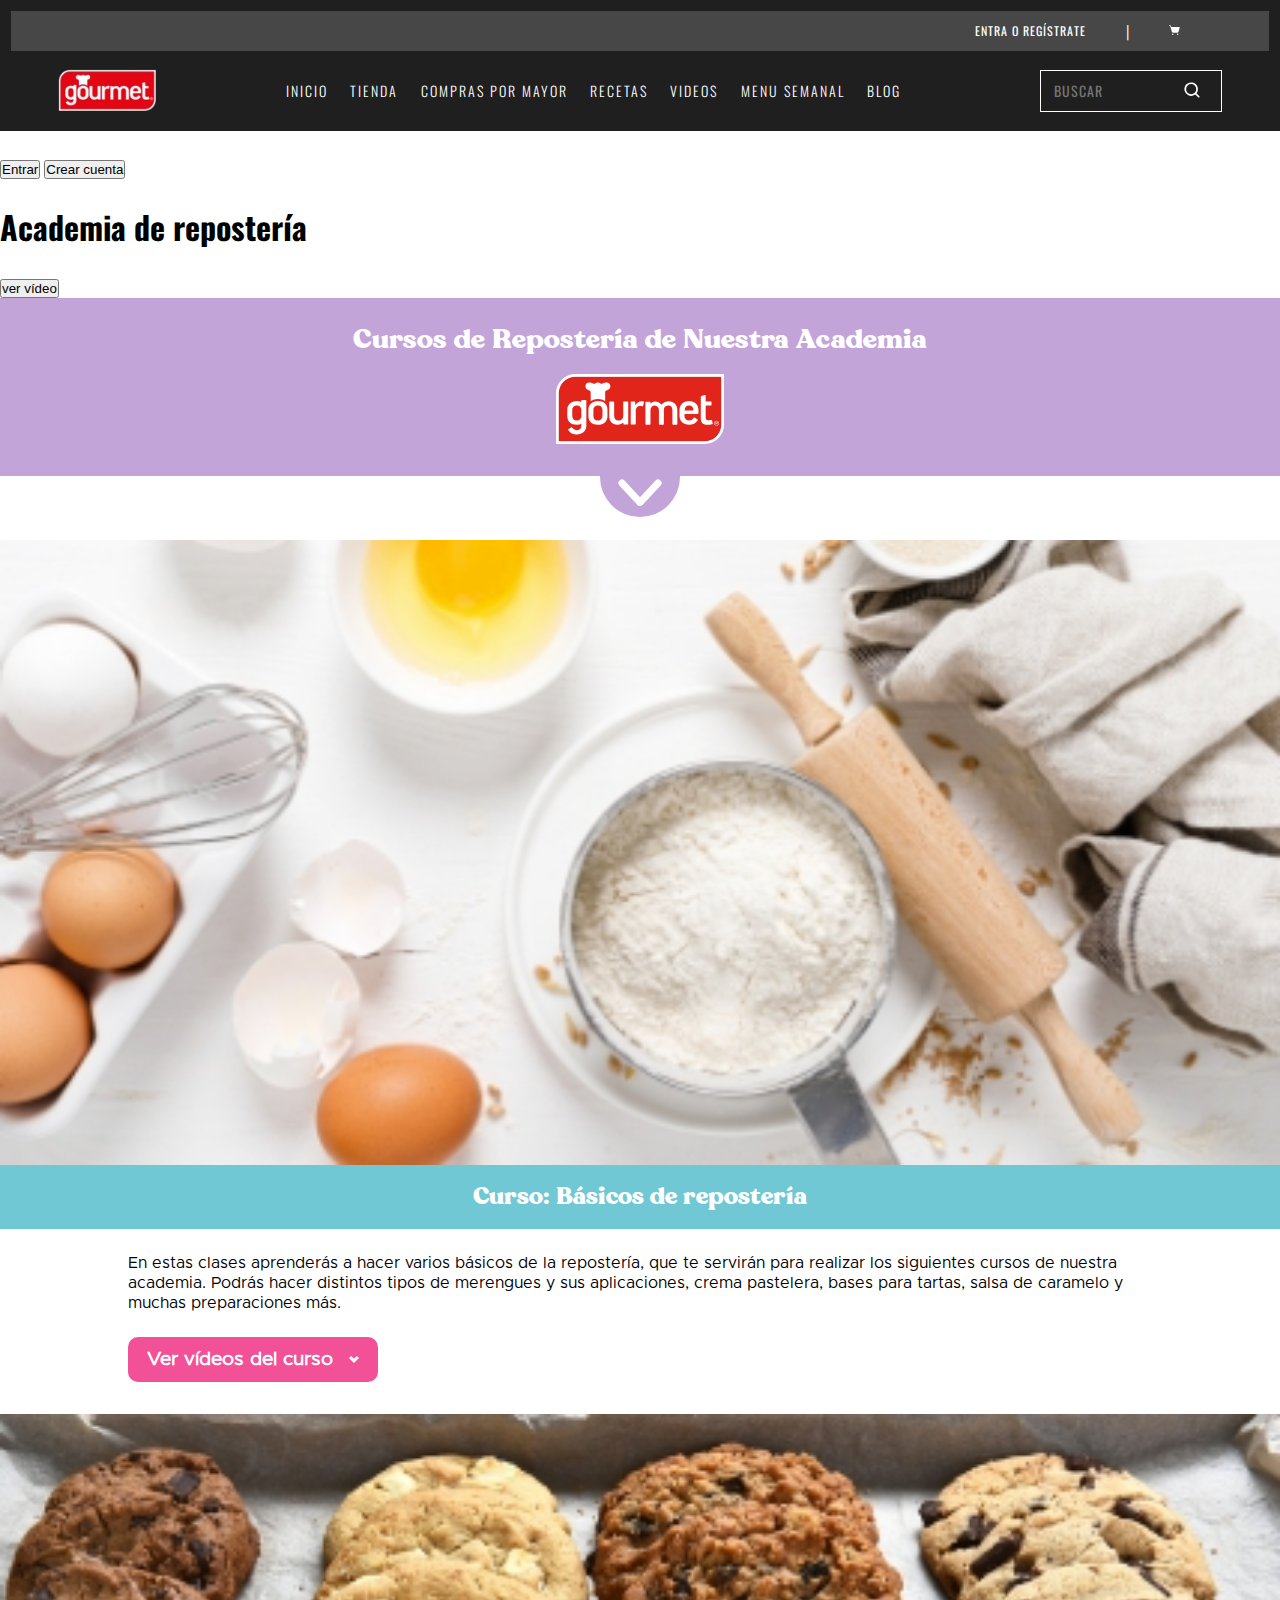
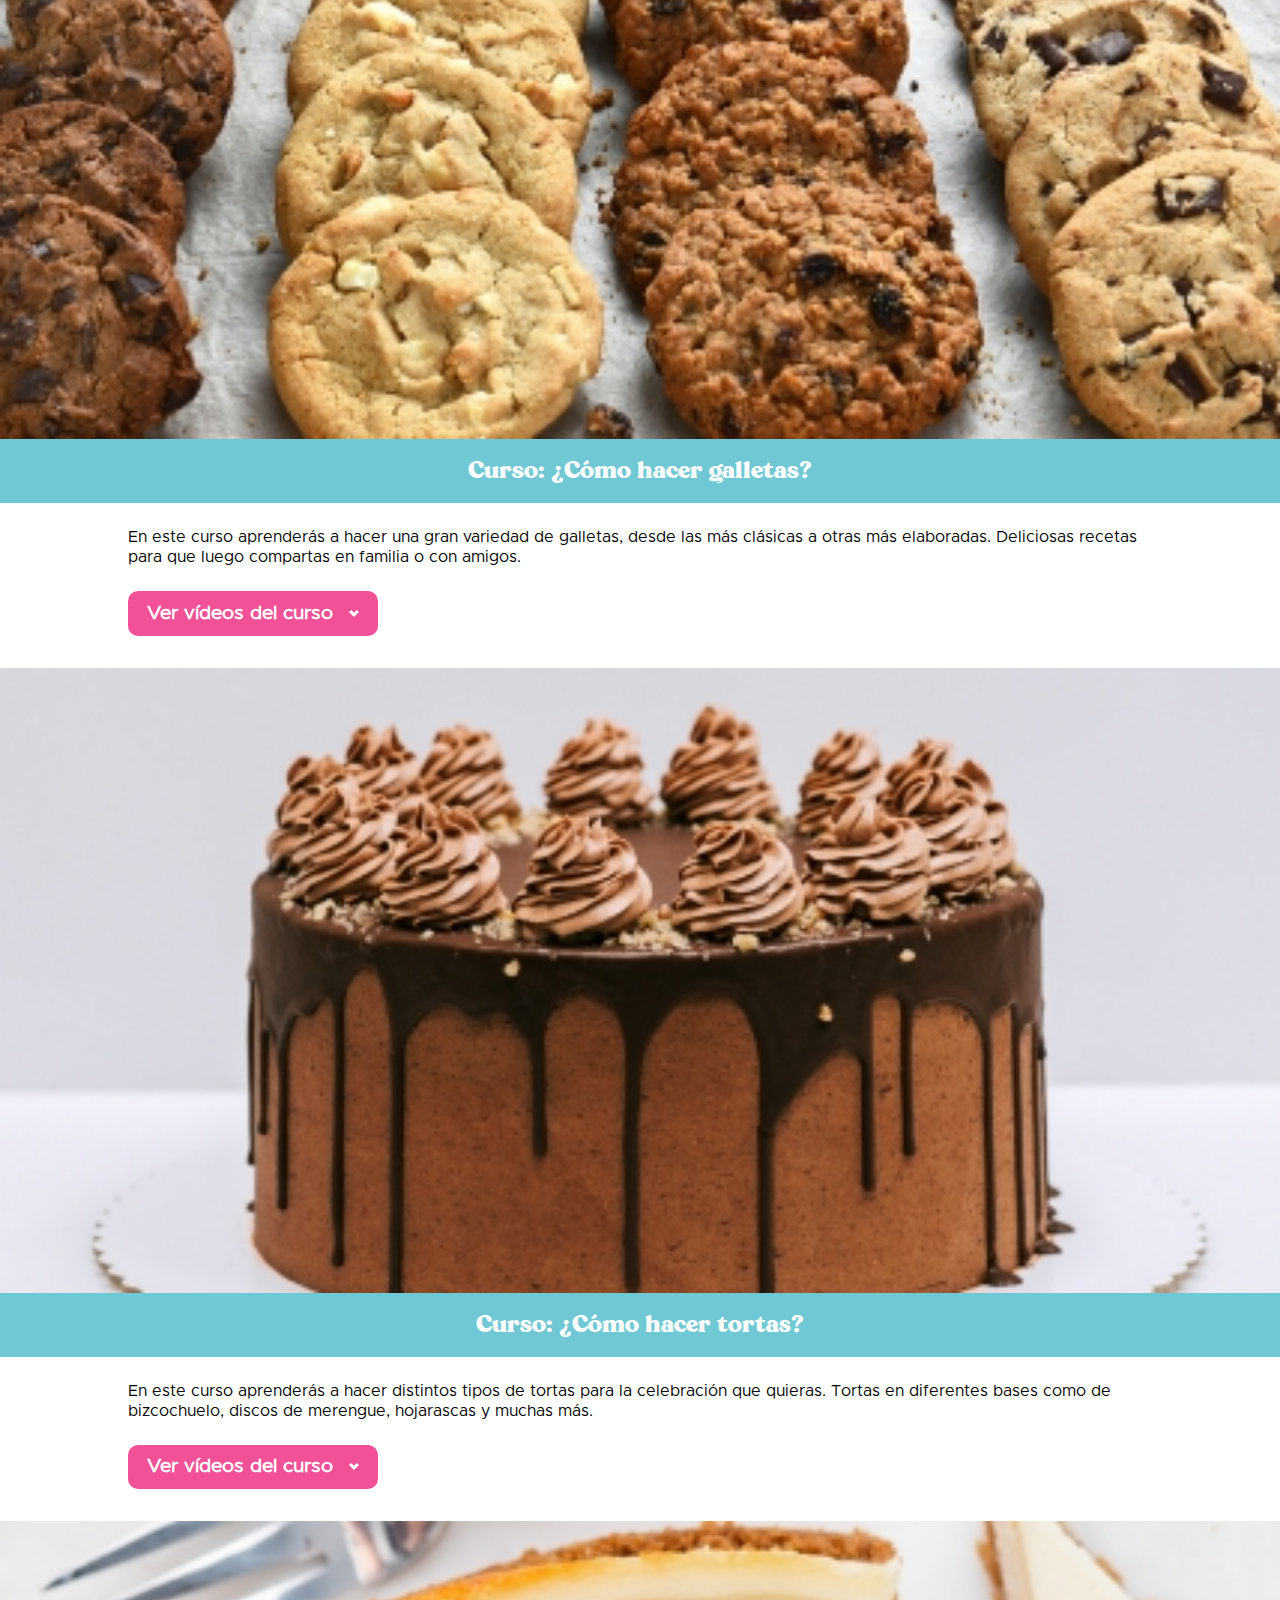
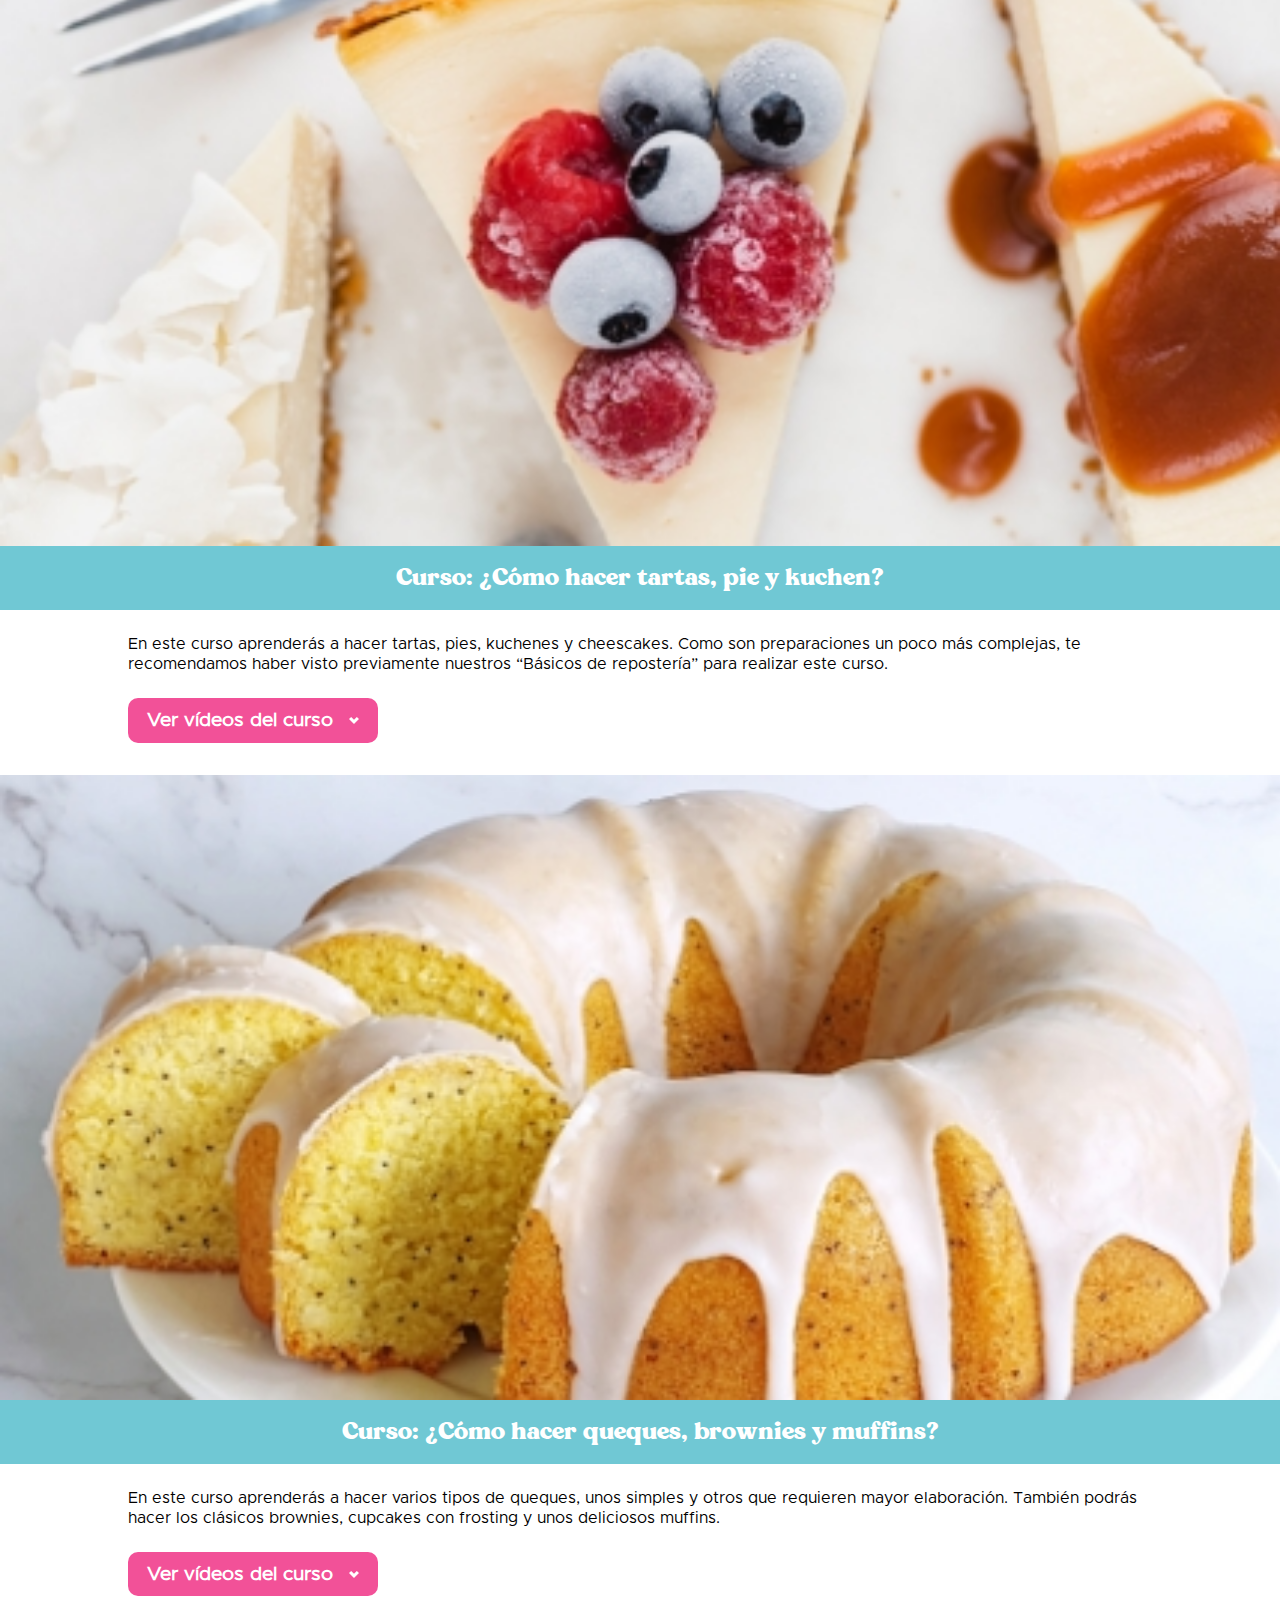
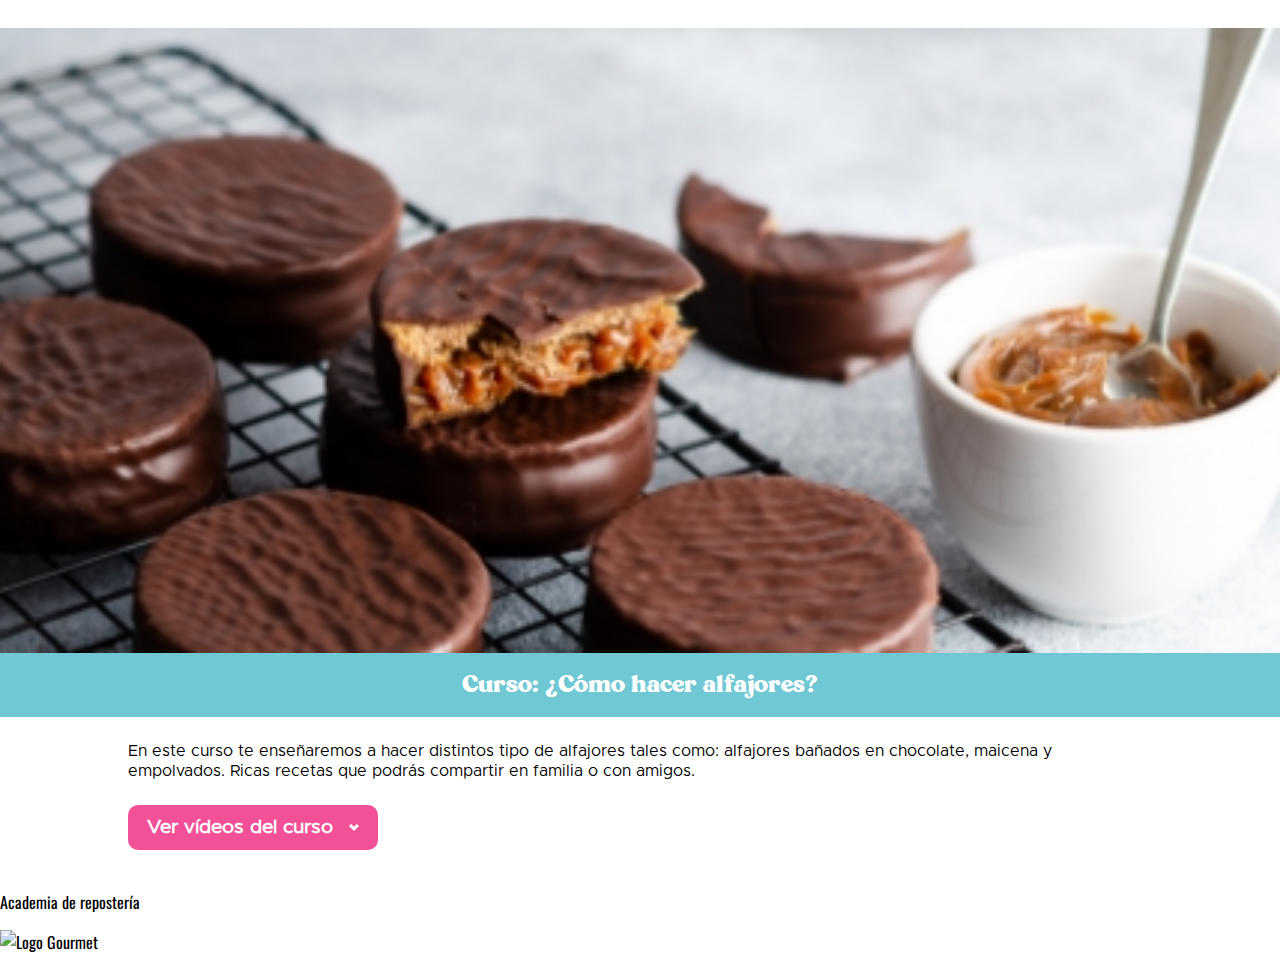
==== index.html @ 821bc480 "add fonts, add cards course, add new banners [mobile]" ====
<!DOCTYPE html>
<html lang="es">

<head>
  <meta charset="UTF-8">
  <meta http-equiv="X-UA-Compatible" content="IE=edge">
  <meta name="viewport" content="width=device-width, initial-scale=1.0">
  <link rel="stylesheet" href="./style.css">
  <script defer src="./main.js"></script>
  <title>Academia Repostería | Gourmet</title>
</head>

<body>
  <header class="header">
    <div class="top">
      <div class="top-desk">
        <div class="wrap-top-desk">
          <button>Entra o regístrate</button>
          <span>|</span>
          <button>
            <svg id="Flat" xmlns="http://www.w3.org/2000/svg" viewBox="0 0 256 256" height="48" width="48">
              <path
                d="M200,216a16,16,0,1,1-16-16A16.00016,16.00016,0,0,1,200,216ZM80,200a16,16,0,1,0,16,16A16.00016,16.00016,0,0,0,80,200ZM228.10059,67.18262A7.99866,7.99866,0,0,0,221.71387,64H48.32031L40.207,35.604A16.06984,16.06984,0,0,0,24.82227,24H8A8,8,0,0,0,8,40H24.82227l9.73046,34.05469c.02637.09863.05372.19677.084.29443l26.35547,92.24365A24.10087,24.10087,0,0,0,84.06836,184h95.86328a24.101,24.101,0,0,0,23.07617-17.40674l26.39844-92.39551A8.00023,8.00023,0,0,0,228.10059,67.18262Z"
                fill="#ffffff"></path>
            </svg>
          </button>
        </div>
      </div>
      <div class="top-principal">
        <div class="left">
          <button type="button" title="menu" class="menu" id="menu">
            <svg xmlns="http://www.w3.org/2000/svg" viewBox="0 0 24 24" height="48" width="48">
              <g>
                <path fill="none" d="M0 0h24v24H0z"></path>
                <path d="M3 4h18v2H3V4zm0 7h18v2H3v-2zm0 7h18v2H3v-2z" fill="#ffffff"></path>
              </g>
            </svg>
          </button>
          <a href="http://" target="_blank" rel="noopener noreferrer">
            <img class="logo" src="./assets/img/logo-header.webp" alt="Logo Gourmet">
          </a>
          <nav class="navbar-mb" id="navbarMb">
            <div class="nav-header">
              <img class="logo" src="./assets/img/logo-header.webp" alt="Logo Gourmet">
              <button type="button" title="close-menu" id="closeMenu">
                <svg width="48" height="48" viewBox="0 0 48 48" fill="none" xmlns="http://www.w3.org/2000/svg">
                  <rect width="48" height="48" fill="white" fill-opacity="0.01"></rect>
                  <path d="M8 8L40 40" stroke="#ffffff" stroke-width="4" stroke-linecap="round" stroke-linejoin="round">
                  </path>
                  <path d="M8 40L40 8" stroke="#ffffff" stroke-width="4" stroke-linecap="round" stroke-linejoin="round">
                  </path>
                </svg>
              </button>
            </div>
            <div class="search-group">
              <input type="text" name="" id="" autocomplete="off" placeholder="Buscar" value>
              <button type="button">
                <svg id="Flat" xmlns="http://www.w3.org/2000/svg" viewBox="0 0 256.00098 256.00098" height="48"
                  width="48">
                  <path
                    d="M232.47656,215.51563l-40.67773-40.67774a96.10791,96.10791,0,1,0-16.97168,16.96973l40.67871,40.67871a12.0001,12.0001,0,1,0,16.9707-16.9707ZM43.99707,116a72,72,0,1,1,72,72A72.08124,72.08124,0,0,1,43.99707,116Z"
                    fill="#ffffff"></path>
                </svg>
              </button>
            </div>
            <ul class="nav-mb">
              <li>
                <a href="https://b2b.gourmet.cl/" target="_blank" rel="noopener noreferrer">Compras por mayor</a>
              </li>
              <li>
                <a href="https://www.gourmet.cl/recetas/">Recetas</a>
              </li>
              <li>
                <a href="https://www.gourmet.cl/videos_tutoriales/">Videos</a>
              </li>
              <li>
                <a href="https://www.gourmet.cl/menu-semanal/">Menú semanal</a>
              </li>
              <li>
                <a href="https://www.gourmet.cl/blog/">Blog</a>
              </li>
              <li id="shop">
                <button id="btnshop" class="collapse">
                  <p>Tienda</p>
                  <span class="more">+</span>
                </button>
                <ul class="nav-shop">
                  <li>
                    <button class="collapse">
                      <p>
                        Hierbas y especias
                      </p>
                      <span class="more">+</span>
                    </button>
                    <ul class="nav-dropdown">
                      <li>
                        <a href="https://b2c.gourmet.cl/hierbas-y-especias/condimentos-premium">
                          Condimentos premium
                        </a>
                      </li>
                      <li>
                        <a href="https://b2c.gourmet.cl/hierbas-y-especias/hierbas-para-cocinar">
                          Hierbas para cocinar
                        </a>
                      </li>
                      <li>
                        <a href="https://b2c.gourmet.cl/hierbas-y-especias/especias-para-cocinar">
                          Especias para cocinar
                        </a>
                      </li>
                      <li>
                        <a href="https://b2c.gourmet.cl/hierbas-y-especias/ajos-y-cebollas">
                          Ajos y cebollas
                        </a>
                      </li>
                      <li>
                        <a href="https://b2c.gourmet.cl/hierbas-y-especias/pimientas">
                          Pimientas
                        </a>
                      </li>
                      <li>
                        <a href="https://b2c.gourmet.cl/hierbas-y-especias/sales-para-cocinar">
                          Sales para cocinar
                        </a>
                      </li>
                      <li>
                        <a href="https://b2c.gourmet.cl/hierbas-y-especias/mezclas-y-otras-hierbas-y-especias">
                          Mezclas y otras hierbas y especias
                        </a>
                      </li>
                      <li>
                        <a href="https://b2c.gourmet.cl/hierbas-y-especias">
                          Ver todo Hierbas y especias
                        </a>
                      </li>
                    </ul>
                  </li>
                  <li>
                    <button class="collapse">
                      <p>
                        Caldos
                      </p>
                      <span class="more">+</span>
                    </button>
                    <ul class="nav-dropdown">
                      <li>
                        <a href="https://b2c.gourmet.cl/caldos/caldos-en-polvo-mas-natural">
                          Caldos en polvo más natural
                        </a>
                      </li>
                      <li>
                        <a href="https://b2c.gourmet.cl/caldos/caldos-concentrados-premium">
                          Caldos concentrados premium
                        </a>
                      </li>
                      <li>
                        <a href="https://b2c.gourmet.cl/caldos/caldos-en-polvo">
                          Caldos en polvo
                        </a>
                      </li>
                      <li>
                        <a href="https://b2c.gourmet.cl/caldos/sofrito">
                          Sofrito
                        </a>
                      </li>
                      <li>
                        <a href="https://b2c.gourmet.cl/caldos">
                          Ver todo caldos
                        </a>
                      </li>
                    </ul>
                  </li>
                  <li>
                    <button class="collapse">
                      <p>
                        Cremas y sopas
                      </p>
                      <span class="more">+</span>
                    </button>
                    <ul class="nav-dropdown">
                      <li>
                        <a href="https://b2c.gourmet.cl/cremas-y-sopas/sopas-y-cremas-mas-natural">
                          Sopas y cremas más natural
                        </a>
                      </li>
                      <li>
                        <a href="https://b2c.gourmet.cl/cremas-y-sopas/sopas-y-cremas-familiares">
                          Sopas y cremas familiares
                        </a>
                      </li>
                      <li>
                        <a href="https://b2c.gourmet.cl/cremas-y-sopas/cremas-premium">
                          Cremas premium
                        </a>
                      </li>
                      <li>
                        <a href="https://b2c.gourmet.cl/cremas-y-sopas/sopas-solo-para-uno">
                          Sopas solo para uno
                        </a>
                      </li>
                      <li>
                        <a href="https://b2c.gourmet.cl/cremas-y-sopas">
                          Ver todo cremas y sopas
                        </a>
                      </li>
                    </ul>
                  </li>
                  <li>
                    <button class="collapse">
                      <p>
                        Bases y salsas deshidratadas
                      </p>
                      <span class="more">+</span>
                    </button>
                    <ul class="nav-dropdown">
                      <li>
                        <a
                          href="https://b2c.gourmet.cl/bases-y-salsas-deshidratadas/mix-para-hamburguesas-de-granos-y-legumbres">
                          Mix para hamburguesas de granos y legumbres
                        </a>
                      </li>
                      <li>
                        <a href="https://b2c.gourmet.cl/bases-y-salsas-deshidratadas/salsas-deshidratadas">
                          Salsas deshidratadas
                        </a>
                      </li>
                      <li>
                        <a href="https://b2c.gourmet.cl/bases-y-salsas-deshidratadas/bases-deshidratadas">
                          Bases deshidratadas
                        </a>
                      </li>
                      <li>
                        <a href="https://b2c.gourmet.cl/bases-y-salsas-deshidratadas/sazonadores-mexicanos">
                          Sazonadores mexicanos
                        </a>
                      </li>
                      <li>
                        <a href="https://b2c.gourmet.cl/bases-y-salsas-deshidratadas">
                          Ver todo bases y salsas deshidratadas
                        </a>
                      </li>
                    </ul>
                  </li>
                  <li>
                    <button class="collapse">
                      <p>
                        Gourmet más natural
                      </p>
                      <span class="more">+</span>
                    </button>
                    <ul class="nav-dropdown">
                      <li>
                        <a href="https://b2c.gourmet.cl/caldos/caldos-en-polvo-mas-natural">
                          Caldos en polvo más natural
                        </a>
                      </li>
                      <li>
                        <a
                          href="https://b2c.gourmet.cl/gourmet-mas-natural/mix-para-hamburguesas-de-granos-y-legumbres">
                          Mix para hamburguesas de granos y legumbres
                        </a>
                      </li>
                      <li>
                        <a href="https://b2c.gourmet.cl/gourmet-mas-natural/salsas-deshidratadas-mas-natural">
                          Salsas deshidratadas más natural
                        </a>
                      </li>
                      <li>
                        <a href="https://b2c.gourmet.cl/gourmet-mas-natural">
                          Ver todo Gourmet más natural
                        </a>
                      </li>
                    </ul>
                  </li>
                  <li>
                    <a href="https://b2c.gourmet.cl/salsas-condimentadas-para-cocinar">
                      Salsas condimentadas para cocinar
                    </a>
                  </li>
                  <li>
                    <button class="collapse">
                      <p>
                        Productos de repostería para cocinar
                      </p>
                      <span class="more">+</span>
                    </button>
                    <ul class="nav-dropdown">
                      <li>
                        <a
                          href="https://b2c.gourmet.cl/productos-de-reposter%C3%ADa-para-cocinar/mezclas-listas-de-reposteria">
                          Mezclas listas de repostería
                        </a>
                      </li>
                      <li>
                        <a
                          href="https://b2c.gourmet.cl/productos-de-reposter%C3%ADa-para-cocinar/decoraciones-para-reposteria">
                          Decoraciones para repostería
                        </a>
                      </li>
                      <li>
                        <a href="https://b2c.gourmet.cl/productos-de-reposteria-para-cocinar/bases-de-reposteria">
                          Bases de repostería
                        </a>
                      </li>
                      <li>
                        <a
                          href="https://b2c.gourmet.cl/productos-de-reposteria-para-cocinar/otros-productos-de-reposteria">
                          Otros productos de repostería
                        </a>
                      </li>
                      <li>
                        <a href="https://b2c.gourmet.cl/productos-de-reposteria-para-cocinar/chocolate-para-reposteria">
                          Chocolate para repostería
                        </a>
                      </li>
                      <li>
                        <a href="https://b2c.gourmet.cl/productos-de-reposteria-para-cocinar">
                          Ver todo repostería
                        </a>
                      </li>
                    </ul>
                  </li>
                  <li>
                    <a href="https://b2c.gourmet.cl/esencias">
                      Esencias
                    </a>
                  </li>
                  <li>
                    <a href="https://b2c.gourmet.cl/salsas-para-postres">
                      Salsas para postres
                    </a>
                  </li>
                  <li>
                    <a href="https://b2c.gourmet.cl/alinos-para-ensaladas">
                      Aliños para ensaladas
                    </a>
                  </li>
                  <li>
                    <a href="https://b2c.gourmet.cl/salsas-para-untar">
                      Salsas para untar
                    </a>
                  </li>
                  <li>
                    <a href="https://b2c.gourmet.cl/delicatessen-y-otros">
                      Delicatessen y otros
                    </a>
                  </li>
                  <li>
                    <button class="collapse">
                      <p>
                        Food Service
                      </p>
                      <span class="more">+</span>
                    </button>
                    <ul class="nav-dropdown">
                      <li>
                        <a href="https://b2c.gourmet.cl/food-service/caldos-food-service">
                          Caldos Food Service
                        </a>
                      </li>
                      <li>
                        <a href="https://b2c.gourmet.cl/food-service/delicatessen-food-service">
                          Delicatessen Food Service
                        </a>
                      </li>
                      <li>
                        <a href="https://b2c.gourmet.cl/food-service/alinos-para-ensaladas-food-service">
                          Aliños para ensaladas Food Service
                        </a>
                      </li>
                      <li>
                        <a href="https://b2c.gourmet.cl/food-service/bases-y-salsas-deshidratadas-food-service">
                          Bases y salsas deshidratadas Food Service
                        </a>
                      </li>
                      <li>
                        <a href="https://b2c.gourmet.cl/food-service/esencias-food-service">
                          Esencias Food Service
                        </a>
                      </li>
                      <li>
                        <a href="https://b2c.gourmet.cl/food-service/hierbas-y-especias-food-service">
                          Hierbas y especias Food Service
                        </a>
                      </li>
                      <li>
                        <a href="https://b2c.gourmet.cl/food-service/reposter%C3%ADa-food-service">
                          Repostería Food Service
                        </a>
                      </li>
                      <li>
                        <a href="https://b2c.gourmet.cl/food-service/salsa-condimentadas-food-service">
                          Salsas condimentadas Food Service
                        </a>
                      </li>
                      <li>
                        <a href="https://b2c.gourmet.cl/food-service/salsas-para-postres-food-service">
                          Salsas para postres Food Service
                        </a>
                      </li>
                      <li>
                        <a href="https://b2c.gourmet.cl/food-service">
                          Productos la primera Food Service
                        </a>
                      </li>
                      <li>
                        <a href="https://b2c.gourmet.cl/food-service">
                          Ver todo Food Service
                        </a>
                      </li>
                    </ul>
                  </li>
                  <li>
                    <button class="collapse">
                      <p>
                        Regalos para la cocina
                      </p>
                      <span class="more">+</span>
                    </button>
                    <ul class="nav-dropdown">
                      <li>
                        <a href="https://b2c.gourmet.cl/regalos-para-la-cocina/art%C3%ADculos-y-accesorios-de-cocina">
                          Artículos y accesorios de cocina
                        </a>
                      </li>
                      <li>
                        <a href="https://b2c.gourmet.cl/regalos-para-la-cocina/accesorios-para-la-mesa">
                          Accesorios para la mesa
                        </a>
                      </li>
                      <li>
                        <a href="https://b2c.gourmet.cl/regalos-para-la-cocina/delantales-de-cocina-y-bolsos">
                          Delantales de cocina y bolsos
                        </a>
                      </li>
                      <li>
                        <a href="https://b2c.gourmet.cl/regalos-para-la-cocina">
                          Ver todo regalos para la cocina
                        </a>
                      </li>
                    </ul>
                  </li>
                  <li>
                    <a href="https://b2c.gourmet.cl/tienda?order=OrderByNameASC">
                      <p>
                        Ver todos los productos Gourmet
                      </p>
                    </a>
                  </li>
                </ul>
              </li>
            </ul>

          </nav>
        </div>
        <div class="right">
          <button type="button" class="user">
            <svg xmlns="http://www.w3.org/2000/svg" viewBox="0 0 24 24" height="48" width="48">
              <g>
                <path fill="none" d="M0 0h24v24H0z"></path>
                <path d="M20 22H4v-2a5 5 0 0 1 5-5h6a5 5 0 0 1 5 5v2zm-8-9a6 6 0 1 1 0-12 6 6 0 0 1 0 12z"
                  fill="#ffffff">
                </path>
              </g>
            </svg>
          </button>
          <button type="button" class="cart">
            <svg id="Flat" xmlns="http://www.w3.org/2000/svg" viewBox="0 0 256 256" height="48" width="48">
              <path
                d="M200,216a16,16,0,1,1-16-16A16.00016,16.00016,0,0,1,200,216ZM80,200a16,16,0,1,0,16,16A16.00016,16.00016,0,0,0,80,200ZM228.10059,67.18262A7.99866,7.99866,0,0,0,221.71387,64H48.32031L40.207,35.604A16.06984,16.06984,0,0,0,24.82227,24H8A8,8,0,0,0,8,40H24.82227l9.73046,34.05469c.02637.09863.05372.19677.084.29443l26.35547,92.24365A24.10087,24.10087,0,0,0,84.06836,184h95.86328a24.101,24.101,0,0,0,23.07617-17.40674l26.39844-92.39551A8.00023,8.00023,0,0,0,228.10059,67.18262Z"
                fill="#ffffff"></path>
            </svg>
          </button>
        </div>
        <div class="right-desk">
          <nav class="navbar-desk" id="navbarDesk">
            <ul class="nav-desk">
              <li>
                <a href="https://www.gourmet.cl/" target="_blank" rel="noopener noreferrer">Inicio</a>
              </li>
              <li id="shopDesk">
                <a href="https://b2c.gourmet.cl/" target="_blank" rel="noopener noreferrer" class="collapse">
                  Tienda
                </a>
                <ul class="nav-shop" id="navshopdesk">
                  <li>
                    <a href="https://b2c.gourmet.cl/hierbas-y-especias" class="collapse">
                      Hierbas y especias
                    </a>
                    <ul class="nav-dropdown">
                      <li>
                        <a href="https://b2c.gourmet.cl/hierbas-y-especias/condimentos-premium">
                          Condimentos premium
                        </a>
                      </li>
                      <li>
                        <a href="https://b2c.gourmet.cl/hierbas-y-especias/hierbas-para-cocinar">
                          Hierbas para cocinar
                        </a>
                      </li>
                      <li>
                        <a href="https://b2c.gourmet.cl/hierbas-y-especias/especias-para-cocinar">
                          Especias para cocinar
                        </a>
                      </li>
                      <li>
                        <a href="https://b2c.gourmet.cl/hierbas-y-especias/ajos-y-cebollas">
                          Ajos y cebollas
                        </a>
                      </li>
                      <li>
                        <a href="https://b2c.gourmet.cl/hierbas-y-especias/pimientas">
                          Pimientas
                        </a>
                      </li>
                      <li>
                        <a href="https://b2c.gourmet.cl/hierbas-y-especias/sales-para-cocinar">
                          Sales para cocinar
                        </a>
                      </li>
                      <li>
                        <a href="https://b2c.gourmet.cl/hierbas-y-especias/mezclas-y-otras-hierbas-y-especias">
                          Mezclas y otras hierbas y especias
                        </a>
                      </li>
                      <li>
                        <a href="https://b2c.gourmet.cl/hierbas-y-especias">
                          Ver todo Hierbas y especias
                        </a>
                      </li>
                    </ul>
                  </li>
                  <li>
                    <a href="https://b2c.gourmet.cl/caldos" class="collapse">
                      Caldos
                    </a>
                    <ul class="nav-dropdown">
                      <li>
                        <a href="https://b2c.gourmet.cl/gourmet-mas-natural/caldos-en-polvo-mas-natural">
                          Caldos en polvo más natural
                        </a>
                      </li>
                      <li>
                        <a href="https://b2c.gourmet.cl/caldos/caldos-concentrados-premium">
                          Caldos concentrados premium
                        </a>
                      </li>
                      <li>
                        <a href="https://b2c.gourmet.cl/caldos/caldos-en-polvo">
                          Caldos en polvo
                        </a>
                      </li>
                      <li>
                        <a href="https://b2c.gourmet.cl/caldos/sofrito">
                          Sofrito
                        </a>
                      </li>
                      <li>
                        <a href="https://b2c.gourmet.cl/caldos">
                          Ver todo caldos
                        </a>
                      </li>
                    </ul>
                  </li>
                  <li>
                    <a href="https://b2c.gourmet.cl/cremas-y-sopas" class="collapse">
                      Cremas y sopas
                    </a>
                    <ul class="nav-dropdown">
                      <li>
                        <a href="https://b2c.gourmet.cl/cremas-y-sopas/sopas-y-cremas-mas-natural">
                          Sopas y cremas más natural
                        </a>
                      </li>
                      <li>
                        <a href="https://b2c.gourmet.cl/cremas-y-sopas/sopas-y-cremas-familiares">
                          Sopas y cremas familiares
                        </a>
                      </li>
                      <li>
                        <a href="https://b2c.gourmet.cl/cremas-y-sopas/cremas-premium">
                          Cremas premium
                        </a>
                      </li>
                      <li>
                        <a href="https://b2c.gourmet.cl/cremas-y-sopas/sopas-solo-para-uno">
                          Sopas solo para uno
                        </a>
                      </li>
                      <li>
                        <a href="https://b2c.gourmet.cl/cremas-y-sopas">
                          Ver todo cremas y sopas
                        </a>
                      </li>
                    </ul>
                  </li>
                  <li>
                    <a href="https://b2c.gourmet.cl/bases-y-salsas-deshidratadas" class="collapse">
                      Bases y salsas deshidratadas
                    </a>
                    <ul class="nav-dropdown">
                      <li>
                        <a
                          href="https://b2c.gourmet.cl/bases-y-salsas-deshidratadas/mix-para-hamburguesas-de-granos-y-legumbres">
                          Mix para hamburguesas de granos y legumbres
                        </a>
                      </li>
                      <li>
                        <a href="https://b2c.gourmet.cl/bases-y-salsas-deshidratadas/salsas-deshidratadas">
                          Salsas deshidratadas
                        </a>
                      </li>
                      <li>
                        <a href="https://b2c.gourmet.cl/bases-y-salsas-deshidratadas/bases-deshidratadas">
                          Bases deshidratadas
                        </a>
                      </li>
                      <li>
                        <a href="https://b2c.gourmet.cl/bases-y-salsas-deshidratadas/sazonadores-mexicanos">
                          Sazonadores mexicanos
                        </a>
                      </li>
                      <li>
                        <a href="https://b2c.gourmet.cl/bases-y-salsas-deshidratadas">
                          Ver todo bases y salsas deshidratadas
                        </a>
                      </li>
                    </ul>
                  </li>
                  <li>
                    <a href="https://b2c.gourmet.cl/gourmet-mas-natural" class="collapse">
                      Gourmet más natural
                    </a>
                    <ul class="nav-dropdown">
                      <li>
                        <a href="https://b2c.gourmet.cl/gourmet-mas-natural/caldos-en-polvo-mas-natural">
                          Caldos en polvo más natural
                        </a>
                      </li>
                      <li>
                        <a
                          href="https://b2c.gourmet.cl/gourmet-mas-natural/mix-para-hamburguesas-de-granos-y-legumbres">
                          Mix para hamburguesas de granos y legumbres
                        </a>
                      </li>
                      <li>
                        <a href="https://b2c.gourmet.cl/gourmet-mas-natural/salsas-deshidratadas-mas-natural">
                          Salsas deshidratadas más natural
                        </a>
                      </li>
                      <li>
                        <a href="https://b2c.gourmet.cl/gourmet-mas-natural">
                          Ver todo Gourmet más natural
                        </a>
                      </li>
                    </ul>
                  </li>
                  <li>
                    <a href="https://b2c.gourmet.cl/salsas-condimentadas-para-cocinar">
                      Salsas condimentadas para cocinar
                    </a>
                  </li>
                  <li>
                    <a href="https://b2c.gourmet.cl/productos-de-reposteria-para-cocinar" class="collapse">
                      Productos de repostería para cocinar
                    </a>
                    <ul class="nav-dropdown">
                      <li>
                        <a
                          href="https://b2c.gourmet.cl/productos-de-reposter%C3%ADa-para-cocinar/mezclas-listas-de-reposteria">
                          Mezclas listas de repostería
                        </a>
                      </li>
                      <li>
                        <a
                          href="https://b2c.gourmet.cl/productos-de-reposter%C3%ADa-para-cocinar/decoraciones-para-reposteria">
                          Decoraciones para repostería
                        </a>
                      </li>
                      <li>
                        <a href="https://b2c.gourmet.cl/productos-de-reposteria-para-cocinar/bases-de-reposteria">
                          Bases de repostería
                        </a>
                      </li>
                      <li>
                        <a
                          href="https://b2c.gourmet.cl/productos-de-reposteria-para-cocinar/otros-productos-de-reposteria">
                          Otros productos de repostería
                        </a>
                      </li>
                      <li>
                        <a href="https://b2c.gourmet.cl/productos-de-reposteria-para-cocinar/chocolate-para-reposteria">
                          Chocolate para repostería
                        </a>
                      </li>
                      <li>
                        <a href="https://b2c.gourmet.cl/productos-de-reposteria-para-cocinar">
                          Ver todo repostería
                        </a>
                      </li>
                    </ul>
                  </li>
                  <li>
                    <a href="https://b2c.gourmet.cl/esencias">
                      Esencias
                    </a>
                  </li>
                  <li>
                    <a href="https://b2c.gourmet.cl/salsas-para-postres">
                      Salsas para postres
                    </a>
                  </li>
                  <li>
                    <a href="https://b2c.gourmet.cl/alinos-para-ensaladas">
                      Aliños para ensaladas
                    </a>
                  </li>
                  <li>
                    <a href="https://b2c.gourmet.cl/salsas-para-untar">
                      Salsas para untar
                    </a>
                  </li>
                  <li>
                    <a href="https://b2c.gourmet.cl/delicatessen-y-otros">
                      Delicatessen y otros
                    </a>
                  </li>
                  <li>
                    <a href="https://b2c.gourmet.cl/food-service" class="collapse">
                      Food Service
                    </a>
                    <!-- <ul class="nav-dropdown">
                      <li>
                        <a href="https://b2c.gourmet.cl/food-service/caldos-food-service">
                          Caldos Food Service
                        </a>
                      </li>
                      <li>
                        <a href="https://b2c.gourmet.cl/food-service/delicatessen-food-service">
                          Delicatessen Food Service
                        </a>
                      </li>
                      <li>
                        <a href="https://b2c.gourmet.cl/food-service/alinos-para-ensaladas-food-service">
                          Aliños para ensaladas Food Service
                        </a>
                      </li>
                      <li>
                        <a href="https://b2c.gourmet.cl/food-service/bases-y-salsas-deshidratadas-food-service">
                          Bases y salsas deshidratadas Food Service
                        </a>
                      </li>
                      <li>
                        <a href="https://b2c.gourmet.cl/food-service/esencias-food-service">
                          Esencias Food Service
                        </a>
                      </li>
                      <li>
                        <a href="https://b2c.gourmet.cl/food-service/hierbas-y-especias-food-service">
                          Hierbas y especias Food Service
                        </a>
                      </li>
                      <li>
                        <a href="https://b2c.gourmet.cl/food-service/reposter%C3%ADa-food-service">
                          Repostería Food Service
                        </a>
                      </li>
                      <li>
                        <a href="https://b2c.gourmet.cl/food-service/salsa-condimentadas-food-service">
                          Salsas condimentadas Food Service
                        </a>
                      </li>
                      <li>
                        <a href="https://b2c.gourmet.cl/food-service/salsas-para-postres-food-service">
                          Salsas para postres Food Service
                        </a>
                      </li>
                      <li>
                        <a href="https://b2c.gourmet.cl/food-service">
                          Productos la primera Food Service
                        </a>
                      </li>
                      <li>
                        <a href="https://b2c.gourmet.cl/food-service">
                          Ver todo Food Service
                        </a>
                      </li>
                    </ul> -->
                  </li>
                  <li>
                    <a href="" class="collapse">
                      Regalos para la cocina
                    </a>
                    <!-- <ul class="nav-dropdown">
                      <li>
                        <a href="http://">
                          Artículos y accesorios de cocina
                        </a>
                      </li>
                      <li>
                        <a href="http://">
                          Accesorios para la mesa
                        </a>
                      </li>
                      <li>
                        <a href="http://">
                          Delantales de cocina y bolsos
                        </a>
                      </li>
                      <li>
                        <a href="https://b2c.gourmet.cl/regalos-para-la-cocina">
                          Ver todo regalos para la cocina
                        </a>
                      </li>
                    </ul> -->
                  </li>
                  <li>
                    <a href="https://b2c.gourmet.cl/tienda?order=OrderByNameASC">
                      Ver todos los productos Gourmet
                    </a>
                  </li>
                </ul>
              </li>
              <li>
                <a href="https://b2b.gourmet.cl/" target="_blank" rel="noopener noreferrer">Compras por mayor</a>
              </li>
              <li>
                <a href="https://www.gourmet.cl/recetas/">Recetas</a>
              </li>
              <li>
                <a href="https://www.gourmet.cl/videos_tutoriales/">Videos</a>
              </li>
              <li>
                <a href="https://www.gourmet.cl/menu-semanal/">Menu semanal</a>
              </li>
              <li>
                <a href="https://www.gourmet.cl/blog/">Blog</a>
              </li>
            </ul>
          </nav>
          <div class="search-group">
            <input type="text" name="" id="" autocomplete="off" placeholder="Buscar" value>
            <button type="button">
              <svg id="Flat" xmlns="http://www.w3.org/2000/svg" viewBox="0 0 256.00098 256.00098" height="48"
                width="48">
                <path
                  d="M232.47656,215.51563l-40.67773-40.67774a96.10791,96.10791,0,1,0-16.97168,16.96973l40.67871,40.67871a12.0001,12.0001,0,1,0,16.9707-16.9707ZM43.99707,116a72,72,0,1,1,72,72A72.08124,72.08124,0,0,1,43.99707,116Z"
                  fill="#ffffff"></path>
              </svg>
            </button>
          </div>
        </div>
      </div>
    </div>
  </header>
  <mai class="academia-reposteria">
    <section class="welcome">

      <div class="container-banner">
        <img class="banner" src="" alt="">
        <div class="user-bar">
          <button>Entrar</button>
          <button>Crear cuenta</button>
        </div>
      </div>

      <div class="container-welcome-text">
        <div class="welcome-top-text">
          <div class="welcome-top-img">
            <img src="" alt="">
            <h1>Academia de repostería</h1>
          </div>
          <img src="" alt="">
        </div>

        <div class="welcome-main-text">
          <p></p>
        </div>
      </div>

      <div class="principal-video">
        <button>ver vídeo</button>
      </div>
    </section>

    <section class="courses">

      <div class="tag-main">
        <h2>Cursos de Repostería de Nuestra Academia</h2>
        <img class="tag-main-logo" src="./assets/img/icon/Logo.svg" alt="Logo Gourmet">
        <div class="tag-main-chevron">
          <img src="./assets/img/icon/chevron-down-white.svg" alt="">
        </div>
      </div>

      <div class="container-courses">
        <ul>
          <li class="container-card-course" id="reposteria">
            <div class="card-course">
              <img class="card-course-img" src="./assets/img/banners/banner-reposteria.jpg" alt="banner reposteria">
              <p class="card-course-title">Curso: <span>Básicos de repostería</span></p>
              <div class="card-course-info">
                <p class="card-course-bajada">En estas clases aprenderás a hacer varios básicos de la repostería, que te
                  servirán para
                  realizar los siguientes cursos de nuestra academia. Podrás hacer distintos tipos de merengues y sus
                  aplicaciones, crema pastelera, bases para tartas, salsa de caramelo y muchas preparaciones más.</p>
                <button class="card-course-button">Ver vídeos del curso <img
                    src="./assets/img/icon/chevron-down-white-xs.svg" alt=""></button>
              </div>
            </div>
            <ul class="card-course-expand">
              <li><a href="http://" target="_blank" rel="noopener noreferrer"></a></li>
              <li><a href="http://" target="_blank" rel="noopener noreferrer"></a></li>
              <li><a href="http://" target="_blank" rel="noopener noreferrer"></a></li>
              <li><a href="http://" target="_blank" rel="noopener noreferrer"></a></li>
              <li><a href="http://" target="_blank" rel="noopener noreferrer"></a></li>
              <li><a href="http://" target="_blank" rel="noopener noreferrer"></a></li>
            </ul>
          </li>
          <li class="container-card-course" id="galletas">
            <div class="card-course">
              <img class="card-course-img" src="./assets/img/banners/banner-galletas.jpg" alt="banner galletas">
              <p class="card-course-title">Curso: <span>¿Cómo hacer galletas?</span></p>
              <div class="card-course-info">
                <p class="card-course-bajada">En este curso aprenderás a hacer una gran variedad de galletas, desde las
                  más clásicas a otras más elaboradas. Deliciosas recetas para que luego compartas en familia o con
                  amigos.</p>
                <button class="card-course-button">Ver vídeos del curso <img
                    src="./assets/img/icon/chevron-down-white-xs.svg" alt=""></button>
              </div>
            </div>
            <ul class="card-course-expand">
              <li><a href="http://" target="_blank" rel="noopener noreferrer"></a></li>
              <li><a href="http://" target="_blank" rel="noopener noreferrer"></a></li>
              <li><a href="http://" target="_blank" rel="noopener noreferrer"></a></li>
              <li><a href="http://" target="_blank" rel="noopener noreferrer"></a></li>
              <li><a href="http://" target="_blank" rel="noopener noreferrer"></a></li>
              <li><a href="http://" target="_blank" rel="noopener noreferrer"></a></li>
            </ul>
          </li>
          <li class="container-card-course" id="tortas">
            <div class="card-course">
              <img class="card-course-img" src="./assets/img/banners/banner-tortas.jpg" alt="banner tortas">
              <p class="card-course-title">Curso: <span>¿Cómo hacer tortas?</span></p>
              <div class="card-course-info">
                <p class="card-course-bajada">En este curso aprenderás a hacer distintos tipos de tortas para la
                  celebración que quieras. Tortas en diferentes bases como de bizcochuelo, discos de merengue,
                  hojarascas y muchas más.</p>
                <button class="card-course-button">Ver vídeos del curso <img
                    src="./assets/img/icon/chevron-down-white-xs.svg" alt=""></button>
              </div>
            </div>
            <ul class="card-course-expand">
              <li><a href="http://" target="_blank" rel="noopener noreferrer"></a></li>
              <li><a href="http://" target="_blank" rel="noopener noreferrer"></a></li>
              <li><a href="http://" target="_blank" rel="noopener noreferrer"></a></li>
              <li><a href="http://" target="_blank" rel="noopener noreferrer"></a></li>
              <li><a href="http://" target="_blank" rel="noopener noreferrer"></a></li>
              <li><a href="http://" target="_blank" rel="noopener noreferrer"></a></li>
            </ul>
          </li>
          <li class="container-card-course" id="tartas">
            <div class="card-course">
              <img class="card-course-img" src="./assets/img/banners/banner-tartas.jpg" alt="banner tartas">
              <p class="card-course-title">Curso: <span>¿Cómo hacer tartas,
                  pie y kuchen?</span></p>
              <div class="card-course-info">
                <p class="card-course-bajada">En este curso aprenderás a hacer tartas, pies, kuchenes y cheescakes. Como
                  son preparaciones un poco más complejas, te recomendamos haber visto previamente nuestros “Básicos de
                  repostería” para realizar este curso.</p>
                <button class="card-course-button">Ver vídeos del curso <img
                    src="./assets/img/icon/chevron-down-white-xs.svg" alt=""></button>
              </div>
            </div>
            <ul class="card-course-expand">
              <li><a href="http://" target="_blank" rel="noopener noreferrer"></a></li>
              <li><a href="http://" target="_blank" rel="noopener noreferrer"></a></li>
              <li><a href="http://" target="_blank" rel="noopener noreferrer"></a></li>
              <li><a href="http://" target="_blank" rel="noopener noreferrer"></a></li>
              <li><a href="http://" target="_blank" rel="noopener noreferrer"></a></li>
              <li><a href="http://" target="_blank" rel="noopener noreferrer"></a></li>
            </ul>
          </li>
          <li class="container-card-course" id="queques">
            <div class="card-course">
              <img class="card-course-img" src="./assets/img/banners/banner-queques.jpg" alt="banner queques">
              <p class="card-course-title">Curso: <span>¿Cómo hacer queques,
                  brownies y muffins?</span></p>
              <div class="card-course-info">
                <p class="card-course-bajada">En este curso aprenderás a hacer varios tipos de queques, unos simples y
                  otros que requieren mayor elaboración. También podrás hacer los clásicos brownies, cupcakes con
                  frosting y unos deliciosos muffins.</p>
                <button class="card-course-button">Ver vídeos del curso <img
                    src="./assets/img/icon/chevron-down-white-xs.svg" alt=""></button>
              </div>
            </div>
            <ul class="card-course-expand">
              <li><a href="http://" target="_blank" rel="noopener noreferrer"></a></li>
              <li><a href="http://" target="_blank" rel="noopener noreferrer"></a></li>
              <li><a href="http://" target="_blank" rel="noopener noreferrer"></a></li>
              <li><a href="http://" target="_blank" rel="noopener noreferrer"></a></li>
              <li><a href="http://" target="_blank" rel="noopener noreferrer"></a></li>
              <li><a href="http://" target="_blank" rel="noopener noreferrer"></a></li>
            </ul>
          </li>
          <li class="container-card-course" id="alfajores">
            <div class="card-course">
              <img class="card-course-img" src="./assets/img/banners/banner-alfajores.jpg" alt="banner alfajores">
              <p class="card-course-title">Curso: <span>¿Cómo hacer alfajores?</span></p>
              <div class="card-course-info">
                <p class="card-course-bajada">En este curso te enseñaremos a hacer distintos tipo de alfajores tales
                  como: alfajores bañados en chocolate, maicena y empolvados. Ricas recetas que podrás compartir en
                  familia o con amigos.</p>
                <button class="card-course-button">Ver vídeos del curso <img
                    src="./assets/img/icon/chevron-down-white-xs.svg" alt=""></button>
              </div>
            </div>
            <ul class="card-course-expand">
              <li><a href="http://" target="_blank" rel="noopener noreferrer"></a></li>
              <li><a href="http://" target="_blank" rel="noopener noreferrer"></a></li>
              <li><a href="http://" target="_blank" rel="noopener noreferrer"></a></li>
              <li><a href="http://" target="_blank" rel="noopener noreferrer"></a></li>
              <li><a href="http://" target="_blank" rel="noopener noreferrer"></a></li>
              <li><a href="http://" target="_blank" rel="noopener noreferrer"></a></li>
            </ul>
          </li>
        </ul>
      </div>
    </section>

  </mai>
  <div class="banner-bottom">
    <img src="" alt="">
    <p>Academia de repostería</p>
    <img src="" alt="Logo Gourmet">
  </div>
</body>

</html>
---- style.css ----
@import url("https://fonts.googleapis.com/css2?family=Oswald:wght@200;300;400;500;600;700&display=swap");

@font-face {
  font-family: "NT";
  src: url("./assets/fonts/NT-Wagner.otf");
}

@font-face {
  font-family: "Metropolis";
  src: url("./assets/fonts/Metropolis-Regular.otf");
}

body {
  margin: 0;
  font-family: "Oswald", sans-serif;
}

::-webkit-scrollbar {
  width: 10px;
}

::-webkit-scrollbar-track {
  box-shadow: inset 0 0 5px grey;
}

::-webkit-scrollbar-thumb,
::-webkit-scrollbar-thumb:hover {
  background: #e0251b;
}

header * {
  padding: 0;
  margin: 0;
  box-sizing: border-box;
  font-family: Oswald;
  font-weight: 300;
  letter-spacing: 0;
  line-height: 1.15;
}

.header {
  color: #fff;
  position: relative;
  display: flex;
  flex-direction: column;
  justify-content: center;
  align-items: center;
  width: 100%;
  background-color: #1f1f1f;
}

.header .top .top-desk {
  background: #474747;
  margin: 0.7rem 0.7rem 0;
  display: none;
  justify-content: flex-end;
  align-items: center;
  padding: 0 5%;
}

.header .top .top-desk a {
  color: #fff;
  text-decoration: none;
}

.header .top .top-desk .wrap-top-desk {
  display: flex;
  justify-content: center;
  align-items: center;
  height: 40px;
  gap: 1rem;
}

.header .top .top-desk .wrap-top-desk button {
  cursor: pointer;
  border: 0;
  background-color: transparent;
  padding: 0.3rem 1.5rem;
  text-transform: uppercase;
  color: #fff;
  font-weight: 400;
  font-size: 12px;
  letter-spacing: 1px;
  opacity: 1;
  height: 100%;
  transition: background 200ms linear;
}

.header .top .top-desk .wrap-top-desk button:hover {
  background-color: #773438;
}

.header .top .top-desk .wrap-top-desk button:first-child {
  position: relative;
  display: flex;
  justify-content: center;
  align-items: center;
  flex-direction: row-reverse;
  gap: 1rem;
}

.header .top .top-desk .wrap-top-desk button:first-child::after {
  content: "";
  display: block;
  width: 13px;
  height: 13px;
  background-image: url("/img/icon/user.svg");
  background-position: center;
  background-size: contain;
}

.header .top .top-desk .wrap-top-desk button svg {
  width: 12px;
  height: fit-content;
}

.header .top {
  width: 100%;
}

.header .top .top-principal {
  width: 100%;
  display: flex;
  justify-content: space-between;
  align-items: center;
  padding: 1.1rem 4.5%;
}

.header .top .top-principal .right-desk {
  display: none;
  justify-content: space-between;
  align-items: center;
  width: 90%;
}

nav.navbar-desk {
  width: 80%;
}

nav.navbar-desk ul:first-child {
  list-style: none;
  display: flex;
  justify-content: center;
  align-items: center;
  gap: 0.2rem;
}

.nav-desk li a {
  display: block;
  font-weight: 300;
  letter-spacing: 2px;
  text-transform: uppercase;
  font-size: 14px;
  color: white;
  text-decoration: none;
  width: 100%;
  padding: 0.8rem 0.6rem;
}

li#shopDesk {
  position: relative;
  transition: all 400ms ease;
}

li#shopDesk #navshopdesk {
  opacity: 0;
  pointer-events: none;
  transition: all 0.5s ease;
  position: absolute;
  top: 35px;
  padding: 20px 0;
  list-style: none;
  background-color: #1f1f1f;
  width: 288px;
}

li#shopDesk:hover > #navshopdesk {
  opacity: 1;
  pointer-events: all;
}

ul#navshopdesk li {
  position: relative;
}

li#shopDesk #navshopdesk li a {
  font-size: 12.6px;
  transition: all 0.5s ease;
  padding: 0.55rem 0 0.55rem 0.55rem;
}

li#shopDesk #navshopdesk a:hover {
  background-color: #e1251b;
}

li#shopDesk #navshopdesk .nav-dropdown {
  display: none;
  background-color: black;
  list-style: none;
  position: absolute;
  top: 0;
  right: -100%;
  width: 100%;
}

li#shopDesk #navshopdesk li:hover > .nav-dropdown {
  display: block;
}

li#shopDesk #navshopdesk .nav-dropdown li a {
  background-color: #e1251b;
}

li#shopDesk #navshopdesk .nav-dropdown li a:hover {
  background-color: #1f1f1f;
}

.header .top .top-principal .right-desk .search-group {
  width: 30%;
  max-width: 182px;
  margin: 0;
}

.header .top .left a .logo {
  width: 70px;
  height: auto;
}

.header .top .left .menu {
  border: none;
  background-color: transparent;
  padding: 0.5rem;
  margin-left: 0.5rem;
}

.header .top .left .menu svg {
  width: 28px;
  height: auto;
}

.header .top .right {
  display: flex;
  justify-content: center;
  align-items: center;
  gap: 0.8rem;
}

.header .top .right button {
  border: 0;
  background-color: transparent;
  width: 30px;
  padding: 0.5rem;
}

.header .top .right button svg {
  width: 15px;
  height: auto;
}

.navbar-mb {
  position: fixed;
  z-index: 10;
  width: 100%;
  height: 100vh;
  transition: transform 200ms linear;
  overflow-y: auto;
  top: 0;
  left: 0;
  right: 0;
  background-color: #1f1f1f;
  pointer-events: none;
  transform: translate3d(-100%, 0px, 0px);
}

.show {
  transform: translate3d(0, 0px, 0px);
  pointer-events: all;
}

.navbar-mb .nav-header {
  display: flex;
  justify-content: space-between;
  padding: 0.7rem 1.3rem 0.5rem;
  border-bottom: 1px solid #fff;
  margin-bottom: 1.5rem;
}

.navbar-mb .nav-header .logo {
  width: 70px;
  height: fit-content;
}

.navbar-mb .nav-header #closeMenu {
  border: 0;
  background-color: transparent;
  padding: 0.4rem;
}

.navbar-mb .nav-header #closeMenu svg {
  width: 23px;
  height: auto;
}

.search-group {
  display: flex;
  justify-content: space-between;
  align-items: center;
  border: 1px solid #fff;
  width: 90%;
  margin: 0 auto 1.5rem;
  padding: 0.1rem 0.8rem;
}

.search-group input {
  background-color: transparent;
  font-weight: 700;
  border-radius: 0;
  border: 0;
  color: #fff;
  font-size: 14px;
  text-transform: uppercase;
  font-weight: 400;
  width: 100%;
}

.search-group input:focus-visible {
  outline: transparent;
}

.search-group input::placeholder {
  font-weight: 400;
  letter-spacing: 1px;
}

.search-group button {
  background: transparent;
  border: 0;
  border-radius: 0;
  padding: 0.5rem;
}

.search-group button svg {
  width: 18px;
  height: fit-content;
}

.nav-mb {
  list-style: none;
  width: 95%;
  margin: 0 0 0 auto;
  display: flex;
  flex-direction: column;
  justify-content: center;
  align-items: center;
}

.nav-mb li {
  width: 100%;
}

.nav-mb li#shop {
  display: flex;
  flex-direction: column;
  justify-content: center;
}

.nav-mb li a,
.nav-mb li button {
  border: 0;
  background-color: transparent;
  text-decoration: none;
  color: #fff;
  text-transform: uppercase;
  font-size: 12px;
  letter-spacing: 1px;
  height: 45px;
  display: flex;
  justify-content: space-between;
  align-items: center;
}

.nav-mb li button {
  width: 94%;
}

.nav-mb li button span {
  color: #979899;
  pointer-events: none;
}

.navbar-mb .nav-shop {
  list-style: none;
  display: flex;
  flex-direction: column;
  justify-content: center;
  align-items: center;
  align-self: flex-end;
  background: red;
  transition: all 400ms ease-out;
  width: 96%;
  height: 0;
  pointer-events: none;
  opacity: 0;
  display: none;
}

.navbar-mb .nav-shop.collapse {
  height: auto;
  pointer-events: all;
  opacity: 1;
  display: flex;
}

.navbar-mb .nav-shop li {
  width: 100%;
  display: flex;
  flex-direction: column;
  justify-content: center;
  align-items: flex-end;
}

.navbar-mb .nav-shop li button,
.navbar-mb .nav-shop li a {
  border: 0;
  text-decoration: none;
  width: 100%;
  padding: 0.7rem 1.3rem;
  background-color: transparent;
  display: flex;
  justify-content: space-between;
  align-items: center;
}

.navbar-mb .nav-shop li button p,
.navbar-mb .nav-shop li a {
  color: #fff;
  text-transform: uppercase;
  font-size: 12px;
  letter-spacing: 1px;
  pointer-events: none;
}

.navbar-mb .nav-shop li button span {
  color: #fff;
}

.navbar-mb .nav-shop .nav-dropdown {
  width: 97%;
  list-style: none;
  padding-left: 0.75rem;
  transition: all 400ms ease-out;
  height: 0;
  background-color: #d30a00;
}

/* estilos collapse */
.navbar-mb .nav-shop .nav-dropdown.collapse {
  height: auto;
  padding: 0;
}

.navbar-mb .nav-shop .nav-dropdown.collapse a {
  display: block;
  opacity: 1;
  pointer-events: all;
}

.navbar-mb .nav-shop .nav-dropdown a {
  display: none;
  opacity: 0;
  pointer-events: none;
  color: #fff;
  letter-spacing: 1px;
  text-transform: uppercase;
  font-size: 11px;
  padding: 0.7rem 0.5rem 0.7rem 1rem;
  text-decoration: none;
}

/* Aquí empiezan los estilos del landing */

.academia-reposteria * {
  box-sizing: border-box;
  margin: 0;
  padding: 0;
}

.academia-reposteria ul {
  list-style: none;
}

.tag-main {
  position: relative;
  background-color: #c3a4d9;
  color: white;
  display: flex;
  flex-direction: column;
  justify-content: center;
  align-items: center;
  padding: 1.5rem 0;
}

.tag-main h2 {
  font-family: "NT", sans-serif;
  text-align: center;
  font-size: 1.7rem;
  width: 85%;
}

.tag-main-logo {
  position: relative;
  z-index: 2;
  width: fit-content;
  margin: 1rem 0 0.5rem;
}

.tag-main-chevron {
  position: absolute;
  top: 95%;
  background-color: #c3a4d9;
  height: 50px;
  width: 80px;
  border-radius: 0 0 150px 150px;
  display: flex;
  justify-content: center;
  align-items: center;
  z-index: 1;
}

.container-courses {
  padding: 4rem 0 0;
  display: flex;
  flex-direction: column;
  justify-content: center;
  align-items: center;
}

.container-courses ul {
  display: flex;
  flex-direction: column;
  justify-content: center;
  align-items: center;
  gap: 2rem;
}

.container-courses .card-course {
  display: flex;
  flex-direction: column;
  justify-content: center;
  align-items: center;
}

.container-courses .card-course .card-course-img {
  width: 100%;
}

.container-courses .card-course .card-course-title {
  font-family: "NT";
  font-weight: 700;
  font-size: 1.5rem;
  text-align: center;
  width: 100%;
  padding: 1rem 0;
  background-color: #70c8d4;
  color: white;
}

.card-course-info {
  width: 80%;
  display: flex;
  flex-direction: column;
  justify-content: center;
  align-items: flex-start;
}

.container-courses .card-course .card-course-info .card-course-bajada {
  font-family: "Metropolis";
  font-weight: 300;
  width: 100%;
  padding: 1.5rem 0;
  line-height: 20px;
}

.container-courses .card-course .card-course-info .card-course-button {
  border: 0;
  background-color: #f25198;
  color: white;
  font-family: "Metropolis";
  font-size: 1.2rem;
  font-weight: 700;
  padding: 0.8rem 1.2rem;
  border-radius: 10px;
  display: flex;
  justify-content: center;
  align-items: center;
  gap: 1rem;
}

.container-courses .card-course .card-course-info .card-course-button img {
  width: 10px;
  height: fit-content;
}

.container-courses .card-course-expand {
  display: none;
}

@media (min-width: 1024px) {
  .menu {
    display: none;
  }

  .header .top .left a .logo {
    width: fit-content;
    height: 42px;
  }

  .header .top .right {
    display: none;
  }

  .header .top .top-desk {
    display: flex;
  }

  .header .top .top-principal .right-desk {
    display: flex;
  }

  /* Aquí empiezan los estilos del landing */
}
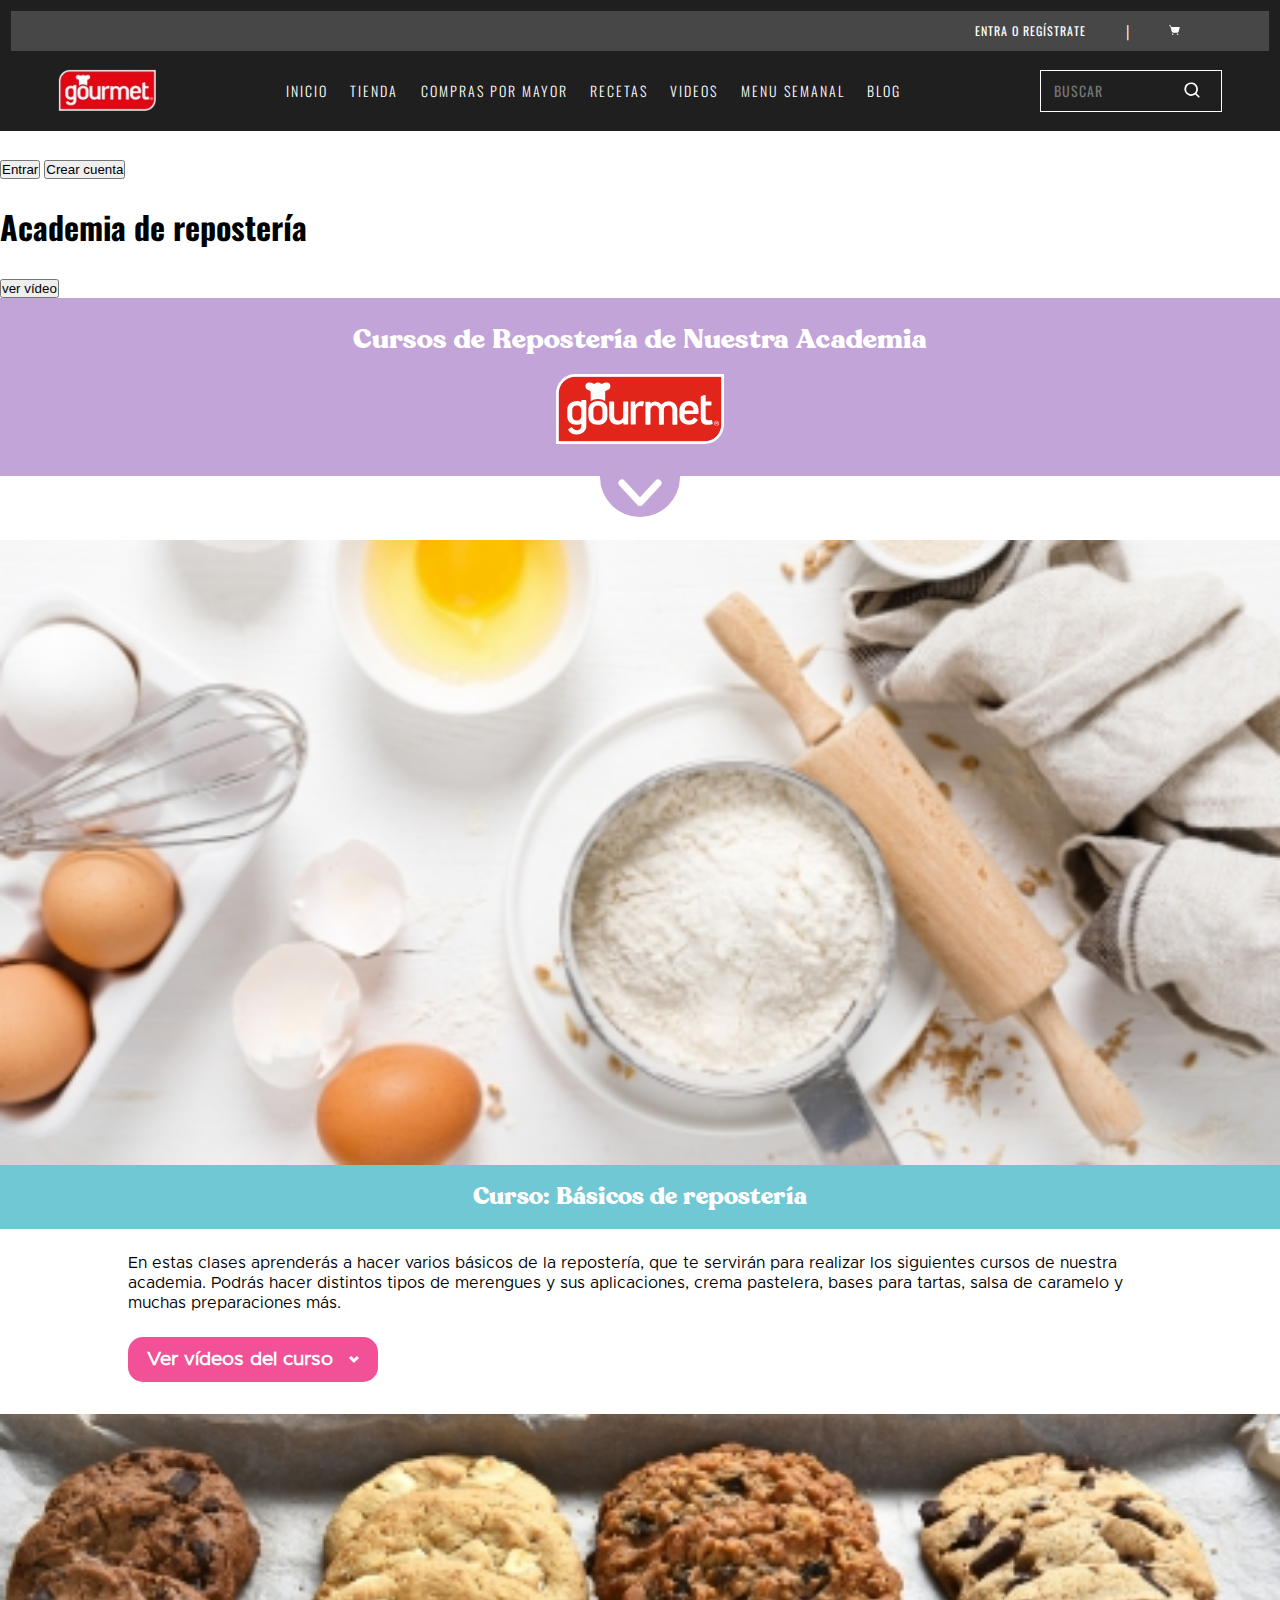
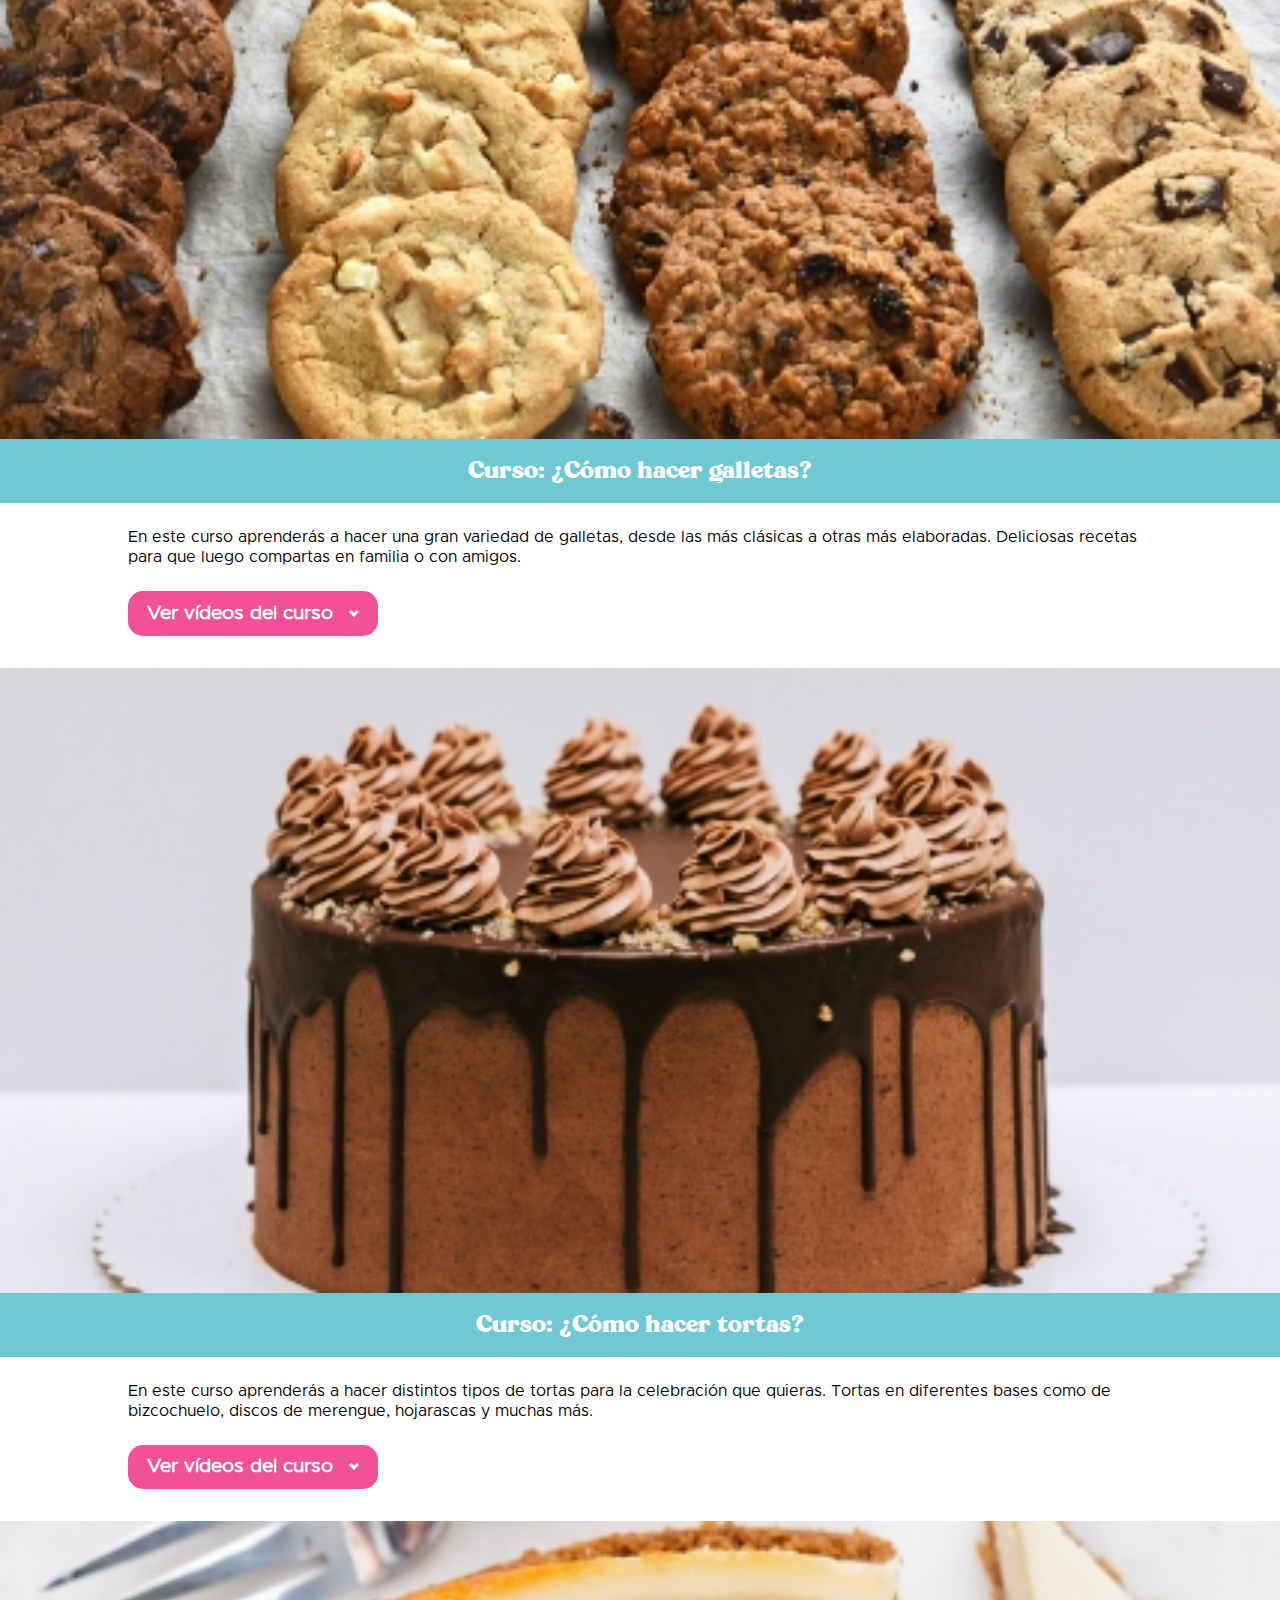
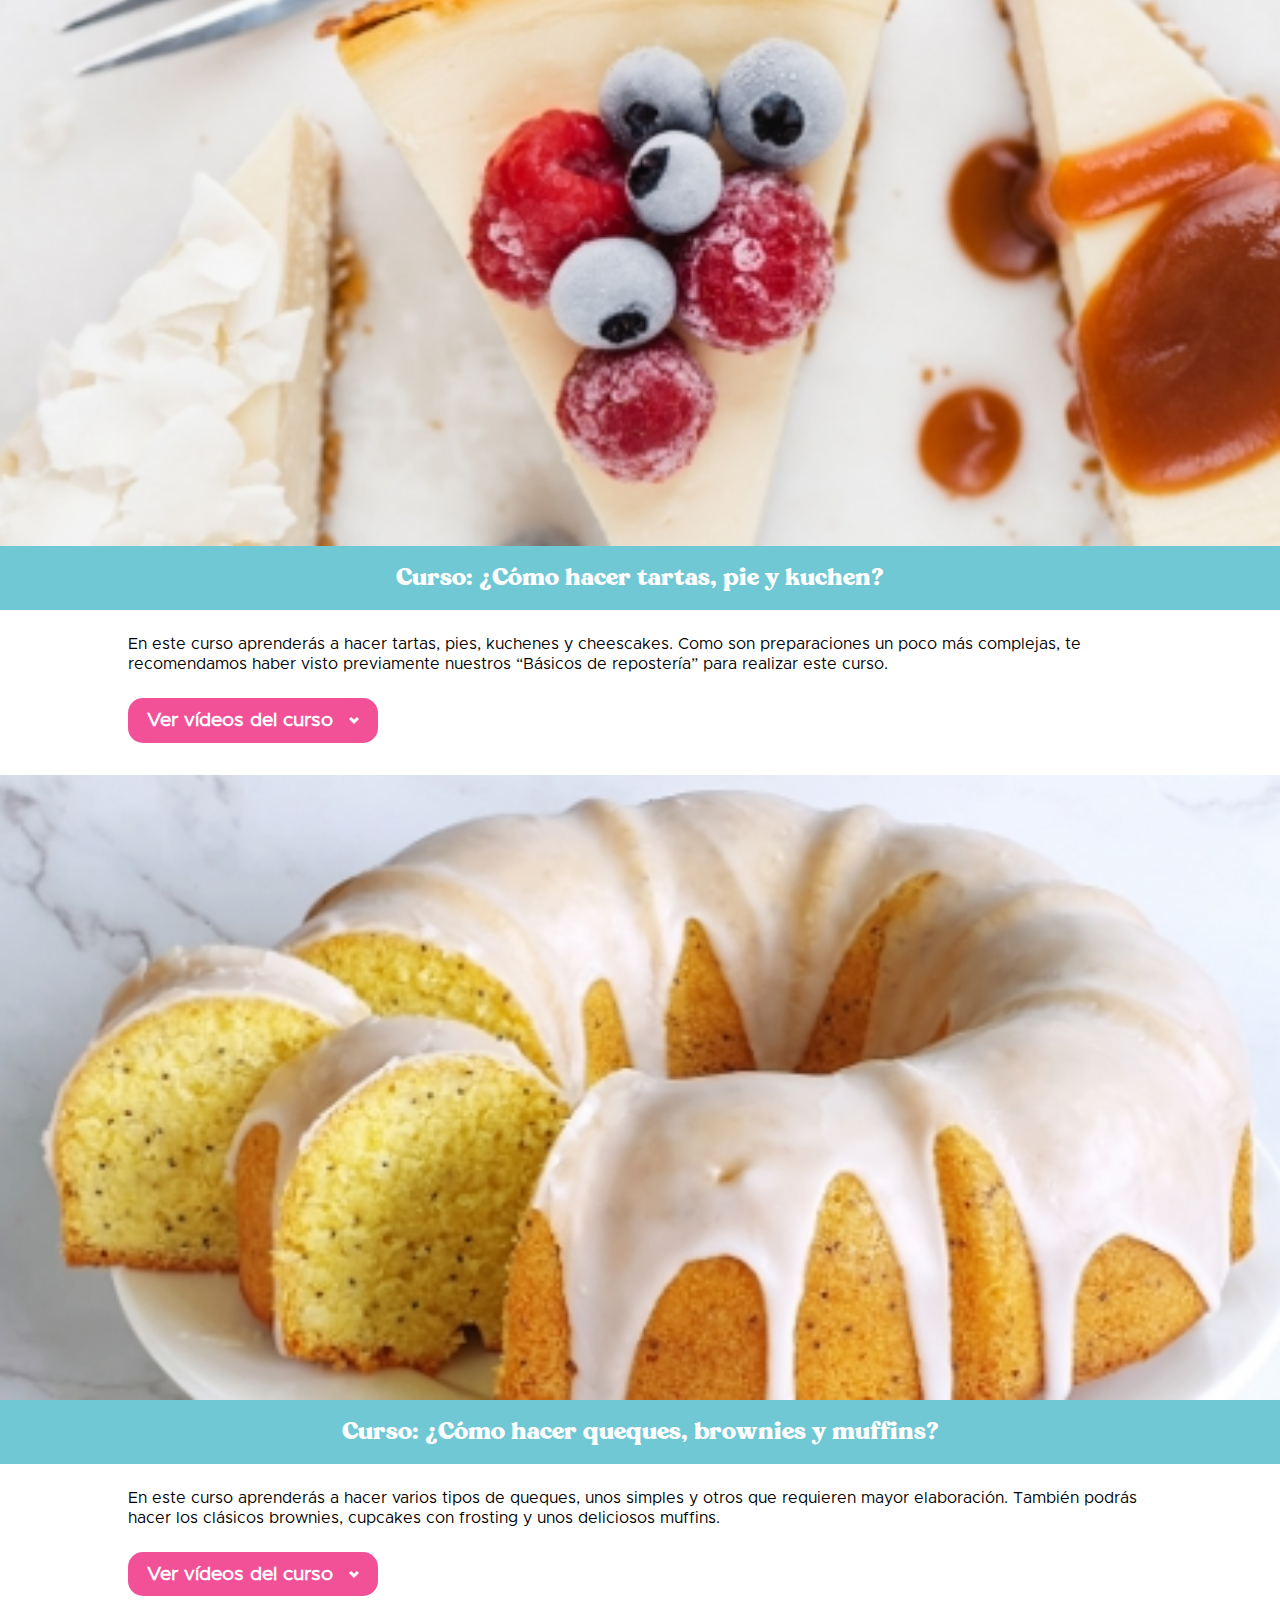
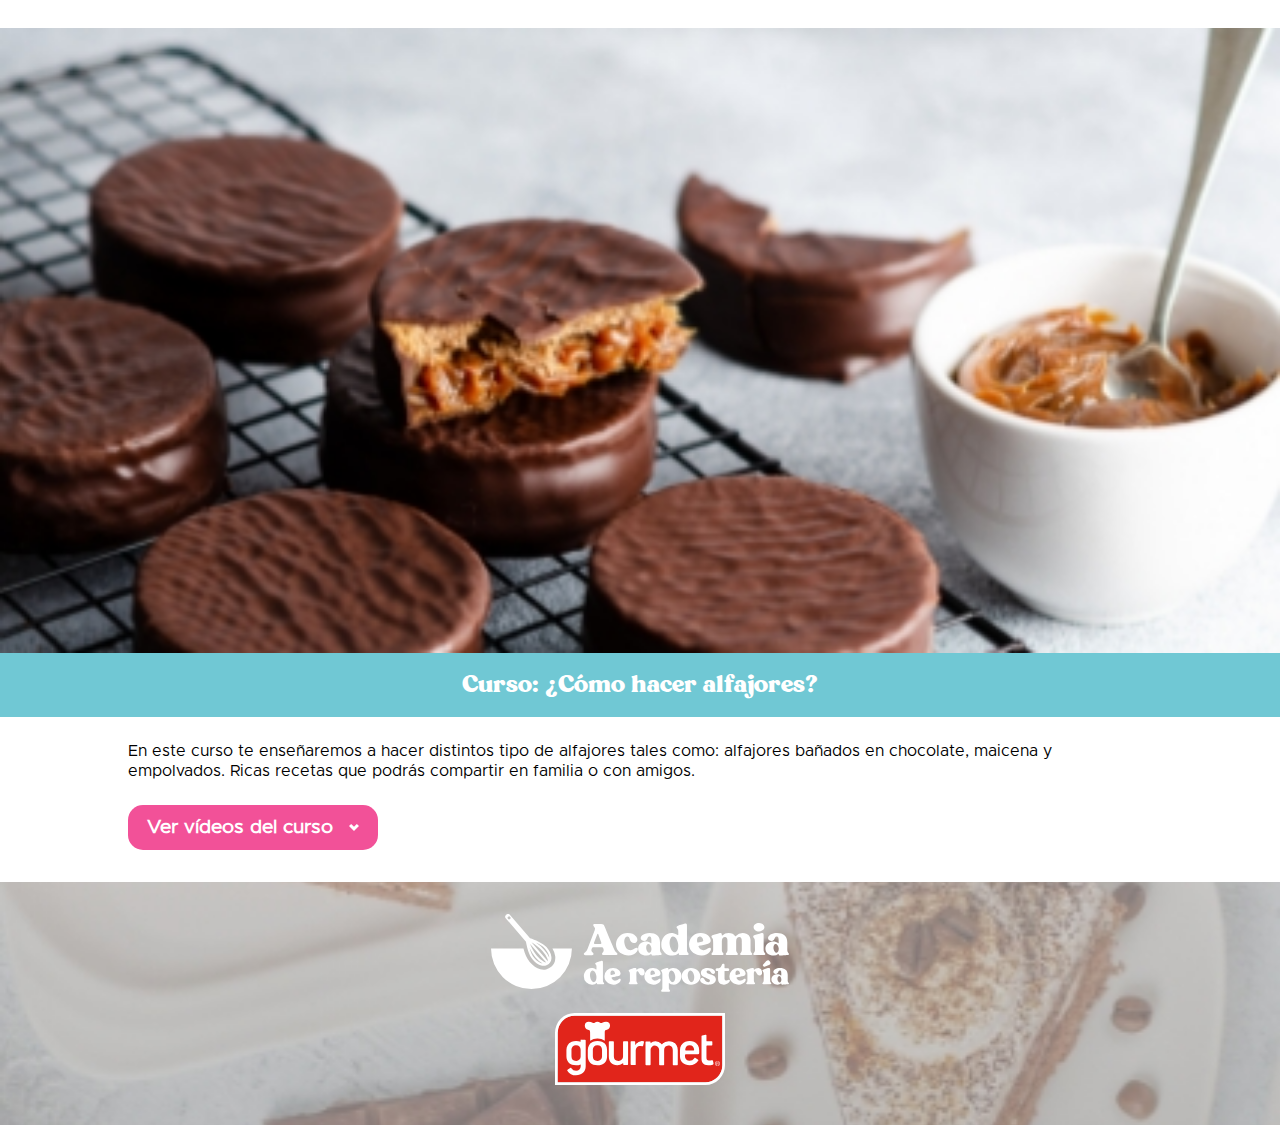
==== commit 0406afd0: "add banner bottom" ====
--- a/index.html
+++ b/index.html
@@ -853,7 +853,7 @@
       </div>
     </div>
   </header>
-  <mai class="academia-reposteria">
+  <main class="academia-reposteria">
     <section class="welcome">
 
       <div class="container-banner">
@@ -898,7 +898,7 @@
           <li class="container-card-course" id="reposteria">
             <div class="card-course">
               <img class="card-course-img" src="./assets/img/banners/banner-reposteria.jpg" alt="banner reposteria">
-              <p class="card-course-title">Curso: <span>Básicos de repostería</span></p>
+              <h3 class="card-course-title">Curso: <span>Básicos de repostería</span></h3>
               <div class="card-course-info">
                 <p class="card-course-bajada">En estas clases aprenderás a hacer varios básicos de la repostería, que te
                   servirán para
@@ -920,7 +920,7 @@
           <li class="container-card-course" id="galletas">
             <div class="card-course">
               <img class="card-course-img" src="./assets/img/banners/banner-galletas.jpg" alt="banner galletas">
-              <p class="card-course-title">Curso: <span>¿Cómo hacer galletas?</span></p>
+              <h3 class="card-course-title">Curso: <span>¿Cómo hacer galletas?</span></h3>
               <div class="card-course-info">
                 <p class="card-course-bajada">En este curso aprenderás a hacer una gran variedad de galletas, desde las
                   más clásicas a otras más elaboradas. Deliciosas recetas para que luego compartas en familia o con
@@ -941,7 +941,7 @@
           <li class="container-card-course" id="tortas">
             <div class="card-course">
               <img class="card-course-img" src="./assets/img/banners/banner-tortas.jpg" alt="banner tortas">
-              <p class="card-course-title">Curso: <span>¿Cómo hacer tortas?</span></p>
+              <h3 class="card-course-title">Curso: <span>¿Cómo hacer tortas?</span></h3>
               <div class="card-course-info">
                 <p class="card-course-bajada">En este curso aprenderás a hacer distintos tipos de tortas para la
                   celebración que quieras. Tortas en diferentes bases como de bizcochuelo, discos de merengue,
@@ -962,8 +962,8 @@
           <li class="container-card-course" id="tartas">
             <div class="card-course">
               <img class="card-course-img" src="./assets/img/banners/banner-tartas.jpg" alt="banner tartas">
-              <p class="card-course-title">Curso: <span>¿Cómo hacer tartas,
-                  pie y kuchen?</span></p>
+              <h3 class="card-course-title">Curso: <span>¿Cómo hacer tartas,
+                  pie y kuchen?</span></h3>
               <div class="card-course-info">
                 <p class="card-course-bajada">En este curso aprenderás a hacer tartas, pies, kuchenes y cheescakes. Como
                   son preparaciones un poco más complejas, te recomendamos haber visto previamente nuestros “Básicos de
@@ -984,8 +984,8 @@
           <li class="container-card-course" id="queques">
             <div class="card-course">
               <img class="card-course-img" src="./assets/img/banners/banner-queques.jpg" alt="banner queques">
-              <p class="card-course-title">Curso: <span>¿Cómo hacer queques,
-                  brownies y muffins?</span></p>
+              <h3 class="card-course-title">Curso: <span>¿Cómo hacer queques,
+                  brownies y muffins?</span></h3>
               <div class="card-course-info">
                 <p class="card-course-bajada">En este curso aprenderás a hacer varios tipos de queques, unos simples y
                   otros que requieren mayor elaboración. También podrás hacer los clásicos brownies, cupcakes con
@@ -1006,7 +1006,7 @@
           <li class="container-card-course" id="alfajores">
             <div class="card-course">
               <img class="card-course-img" src="./assets/img/banners/banner-alfajores.jpg" alt="banner alfajores">
-              <p class="card-course-title">Curso: <span>¿Cómo hacer alfajores?</span></p>
+              <h3 class="card-course-title">Curso: <span>¿Cómo hacer alfajores?</span></h3>
               <div class="card-course-info">
                 <p class="card-course-bajada">En este curso te enseñaremos a hacer distintos tipo de alfajores tales
                   como: alfajores bañados en chocolate, maicena y empolvados. Ricas recetas que podrás compartir en
@@ -1027,13 +1027,13 @@
         </ul>
       </div>
     </section>
-
-  </mai>
+  </main>
+
   <div class="banner-bottom">
-    <img src="" alt="">
-    <p>Academia de repostería</p>
-    <img src="" alt="Logo Gourmet">
-  </div>
+    <div class="banner-bottom-content">
+      <img class="logo-academia" src="./assets/img/icon/logo-academia.svg" alt="Logo Academia Repostería">
+      <img class="logo-gourmet" src="./assets/img/icon/Logo.svg" alt="Logo Gourmet">
+    </div>
 </body>
 
 </html>--- a/style.css
+++ b/style.css
@@ -560,7 +560,7 @@
   font-size: 1.5rem;
   text-align: center;
   width: 100%;
-  padding: 1rem 0;
+  padding: 1rem;
   background-color: #70c8d4;
   color: white;
 }
@@ -589,7 +589,7 @@
   font-size: 1.2rem;
   font-weight: 700;
   padding: 0.8rem 1.2rem;
-  border-radius: 10px;
+  border-radius: 15px;
   display: flex;
   justify-content: center;
   align-items: center;
@@ -603,6 +603,36 @@
 
 .container-courses .card-course-expand {
   display: none;
+}
+
+.banner-bottom {
+  display: flex;
+  flex-direction: column;
+  justify-content: center;
+  align-items: center;
+  margin-top: 2rem;
+  background-image: url("./assets/img/banners/banner-footer.jpg");
+  background-position: center;
+  background-repeat: no-repeat;
+  background-size: cover;
+  padding: 2rem 1rem 2.5rem;
+}
+
+.banner-bottom-content {
+  display: flex;
+  flex-direction: column;
+  justify-content: center;
+  align-items: center;
+}
+
+.logo-academia {
+  width: 100%;
+  max-width: 330px;
+}
+
+.logo-gourmet {
+  width: 100%;
+  max-width: 170px;
 }
 
 @media (min-width: 1024px) {
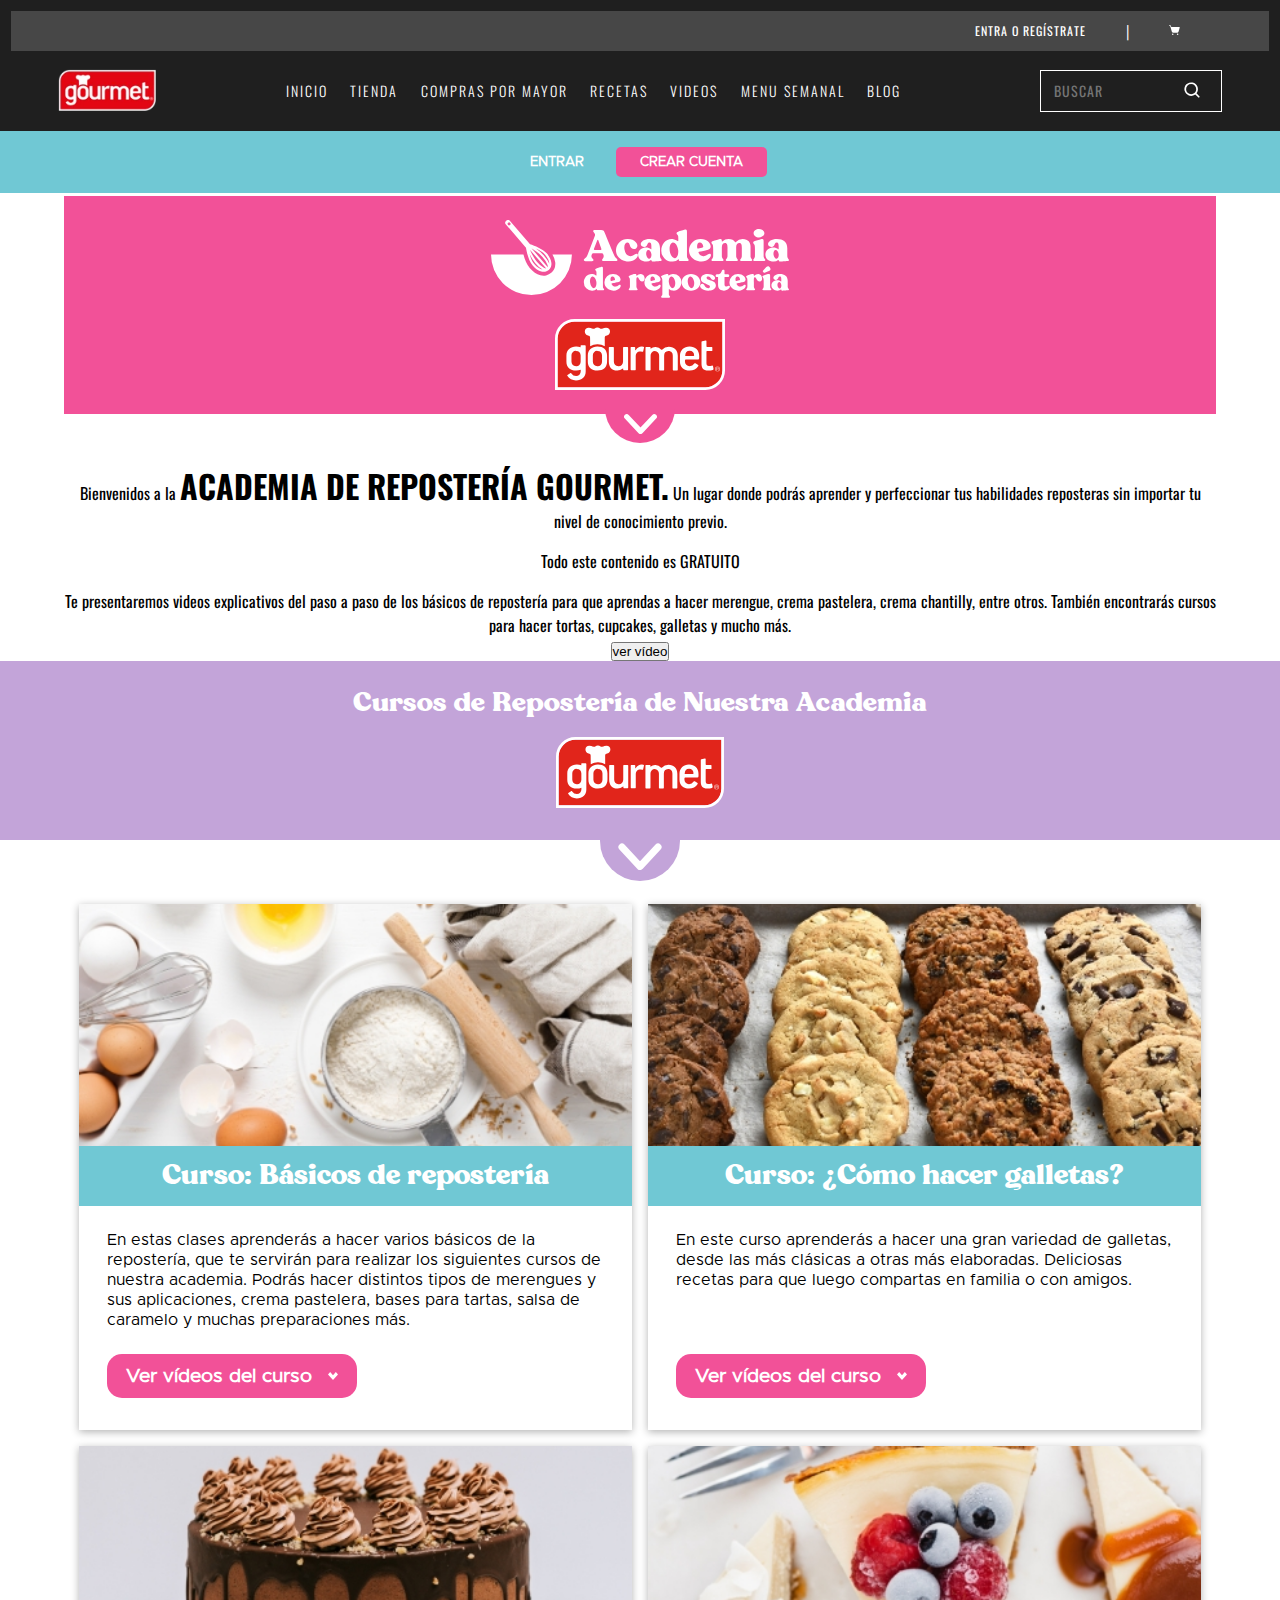
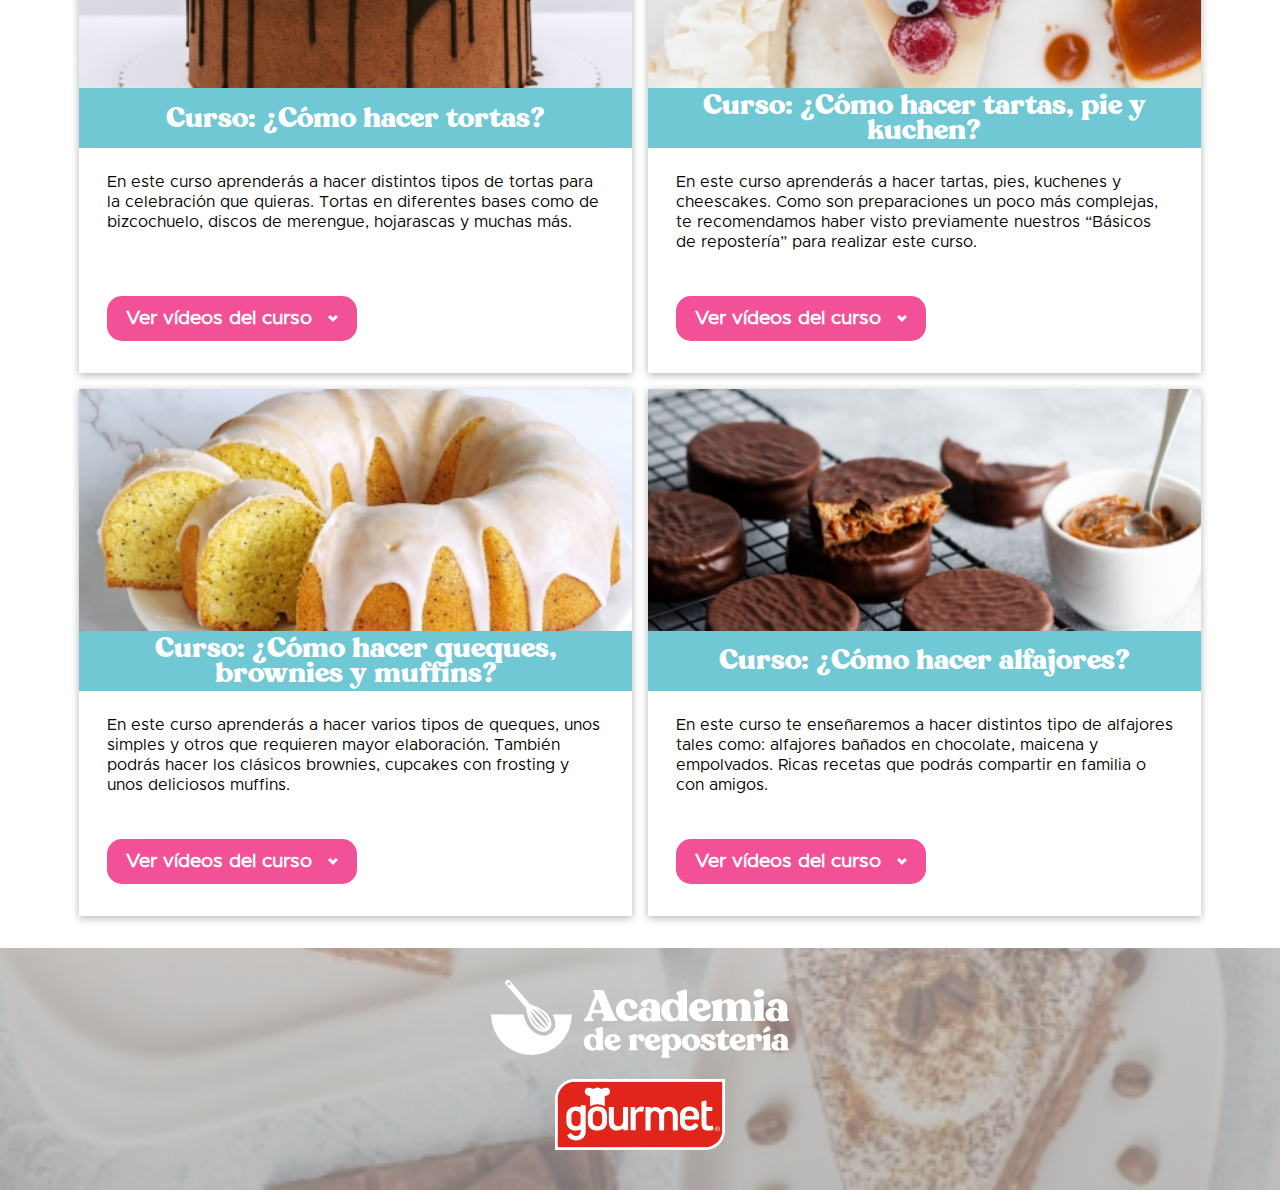
==== commit 0821ebe1: "add welcome" ====
--- a/index.html
+++ b/index.html
@@ -11,6 +11,64 @@
 </head>
 
 <body>
+  <!-- <div class="login-modal">
+    <button class="close-login-modal">
+      X
+    </button>
+    <div class="container-login">
+      <div class="login-top">
+        <p>
+          Suscríbete
+          <span>Para comenzar a ver nuestros cursos</span>
+        </p>
+      </div>
+      <div class="login-bottom">
+        <img class="logo-academia" src="./assets/img/icon/logo-academia.svg" alt="Logo Academia Repostería">
+        <img class="logo-gourmet" src="./assets/img/icon/Logo.svg" alt="Logo Gourmet">
+      </div>
+      <div class="container-login-option">
+        <button>Registrarme</button>
+        <button>Login</button>
+      </div>
+      <form class="register-form">
+        <div class="group-input">
+          <label for=""></label>
+          <input type="text" name="" id="">
+        </div>
+        <div class="group-input">
+          <label for=""></label>
+          <input type="text" name="" id="">
+        </div>
+        <div class="group-input">
+          <label for=""></label>
+          <input type="email" name="" id="">
+        </div>
+        <div class="group-input">
+          <label for=""></label>
+          <input type="password" name="" id="">
+        </div>
+        <div class="group-input">
+          <label for=""></label>
+          <select name="" id="">
+            <option value="">Comuna:</option>
+          </select>
+        </div>
+        <button type="submit">Entrar a la Academia </button>
+      </form>
+       <form class="login-form">
+        <div class="group-input">
+          <label for=""></label>
+          <input type="email" name="" id="">
+        </div>
+        <div class="group-input">
+          <label for=""></label>
+          <input type="password" name="" id="">
+        </div>
+        <button type="submit">Entrar a la Academia </button>
+      </form>
+  </div>
+  </div> -->
+
   <header class="header">
     <div class="top">
       <div class="top-desk">
@@ -853,28 +911,45 @@
       </div>
     </div>
   </header>
+
   <main class="academia-reposteria">
     <section class="welcome">
 
       <div class="container-banner">
-        <img class="banner" src="" alt="">
         <div class="user-bar">
-          <button>Entrar</button>
-          <button>Crear cuenta</button>
+          <button type="button" class="go-login">Entrar</button>
+          <button type="button" class="go-register">Crear cuenta</button>
         </div>
       </div>
 
-      <div class="container-welcome-text">
-        <div class="welcome-top-text">
+      <div class="container-welcome-top">
+        <div class="welcome-top-content">
           <div class="welcome-top-img">
-            <img src="" alt="">
-            <h1>Academia de repostería</h1>
+            <img class="logo-academia" src="./assets/img/icon/logo-academia.svg" alt="Logo Academia Repostería">
+            <img class="logo-gourmet" src="./assets/img/icon/Logo.svg" alt="Logo Gourmet">
           </div>
-          <img src="" alt="">
+          <div class="welcome-chevron">
+            <img src="./assets/img/icon/chevron-down-white.svg" alt="">
+          </div>
         </div>
 
         <div class="welcome-main-text">
-          <p></p>
+          <div class="block-text">
+            <p>Bienvenidos a la </p>
+            <h1>ACADEMIA DE REPOSTERÍA GOURMET.</h1>
+            <p>
+              Un lugar donde podrás aprender y
+              perfeccionar tus habilidades reposteras sin importar tu nivel de conocimiento previo.
+            </p>
+          </div>
+          <div class="block-text">
+            <p>Todo este contenido es GRATUITO</p>
+          </div>
+          <div class="block-text">
+            <p>Te presentaremos videos explicativos del paso a paso de los básicos de repostería para que aprendas a
+              hacer merengue, crema pastelera, crema chantilly, entre otros. También encontrarás cursos para hacer
+              tortas, cupcakes, galletas y mucho más.</p>
+          </div>
         </div>
       </div>
 
@@ -898,14 +973,19 @@
           <li class="container-card-course" id="reposteria">
             <div class="card-course">
               <img class="card-course-img" src="./assets/img/banners/banner-reposteria.jpg" alt="banner reposteria">
-              <h3 class="card-course-title">Curso: <span>Básicos de repostería</span></h3>
-              <div class="card-course-info">
-                <p class="card-course-bajada">En estas clases aprenderás a hacer varios básicos de la repostería, que te
-                  servirán para
-                  realizar los siguientes cursos de nuestra academia. Podrás hacer distintos tipos de merengues y sus
-                  aplicaciones, crema pastelera, bases para tartas, salsa de caramelo y muchas preparaciones más.</p>
-                <button class="card-course-button">Ver vídeos del curso <img
-                    src="./assets/img/icon/chevron-down-white-xs.svg" alt=""></button>
+              <div class="card-course-title">
+                <h3>Curso: <span>Básicos de repostería</span></h3>
+              </div>
+              <div class="card-course-bottom">
+                <div class="card-course-info">
+                  <p class="card-course-bajada">En estas clases aprenderás a hacer varios básicos de la repostería, que
+                    te
+                    servirán para
+                    realizar los siguientes cursos de nuestra academia. Podrás hacer distintos tipos de merengues y sus
+                    aplicaciones, crema pastelera, bases para tartas, salsa de caramelo y muchas preparaciones más.</p>
+                  <button class="card-course-button">Ver vídeos del curso <img
+                      src="./assets/img/icon/chevron-down-white-xs.svg" alt=""></button>
+                </div>
               </div>
             </div>
             <ul class="card-course-expand">
@@ -920,13 +1000,18 @@
           <li class="container-card-course" id="galletas">
             <div class="card-course">
               <img class="card-course-img" src="./assets/img/banners/banner-galletas.jpg" alt="banner galletas">
-              <h3 class="card-course-title">Curso: <span>¿Cómo hacer galletas?</span></h3>
-              <div class="card-course-info">
-                <p class="card-course-bajada">En este curso aprenderás a hacer una gran variedad de galletas, desde las
-                  más clásicas a otras más elaboradas. Deliciosas recetas para que luego compartas en familia o con
-                  amigos.</p>
-                <button class="card-course-button">Ver vídeos del curso <img
-                    src="./assets/img/icon/chevron-down-white-xs.svg" alt=""></button>
+              <div class="card-course-title">
+                <h3>Curso: <span>¿Cómo hacer galletas?</span></h3>
+              </div>
+              <div class="card-course-bottom">
+                <div class="card-course-info">
+                  <p class="card-course-bajada">En este curso aprenderás a hacer una gran variedad de galletas, desde
+                    las
+                    más clásicas a otras más elaboradas. Deliciosas recetas para que luego compartas en familia o con
+                    amigos.</p>
+                  <button class="card-course-button">Ver vídeos del curso <img
+                      src="./assets/img/icon/chevron-down-white-xs.svg" alt=""></button>
+                </div>
               </div>
             </div>
             <ul class="card-course-expand">
@@ -941,13 +1026,17 @@
           <li class="container-card-course" id="tortas">
             <div class="card-course">
               <img class="card-course-img" src="./assets/img/banners/banner-tortas.jpg" alt="banner tortas">
-              <h3 class="card-course-title">Curso: <span>¿Cómo hacer tortas?</span></h3>
-              <div class="card-course-info">
-                <p class="card-course-bajada">En este curso aprenderás a hacer distintos tipos de tortas para la
-                  celebración que quieras. Tortas en diferentes bases como de bizcochuelo, discos de merengue,
-                  hojarascas y muchas más.</p>
-                <button class="card-course-button">Ver vídeos del curso <img
-                    src="./assets/img/icon/chevron-down-white-xs.svg" alt=""></button>
+              <div class="card-course-title">
+                <h3>Curso: <span>¿Cómo hacer tortas?</span></h3>
+              </div>
+              <div class="card-course-bottom">
+                <div class="card-course-info">
+                  <p class="card-course-bajada">En este curso aprenderás a hacer distintos tipos de tortas para la
+                    celebración que quieras. Tortas en diferentes bases como de bizcochuelo, discos de merengue,
+                    hojarascas y muchas más.</p>
+                  <button class="card-course-button">Ver vídeos del curso <img
+                      src="./assets/img/icon/chevron-down-white-xs.svg" alt=""></button>
+                </div>
               </div>
             </div>
             <ul class="card-course-expand">
@@ -962,14 +1051,21 @@
           <li class="container-card-course" id="tartas">
             <div class="card-course">
               <img class="card-course-img" src="./assets/img/banners/banner-tartas.jpg" alt="banner tartas">
-              <h3 class="card-course-title">Curso: <span>¿Cómo hacer tartas,
-                  pie y kuchen?</span></h3>
-              <div class="card-course-info">
-                <p class="card-course-bajada">En este curso aprenderás a hacer tartas, pies, kuchenes y cheescakes. Como
-                  son preparaciones un poco más complejas, te recomendamos haber visto previamente nuestros “Básicos de
-                  repostería” para realizar este curso.</p>
-                <button class="card-course-button">Ver vídeos del curso <img
-                    src="./assets/img/icon/chevron-down-white-xs.svg" alt=""></button>
+              <div class="card-course-title">
+                <h3>Curso:
+                  <span>¿Cómo hacer tartas, pie y kuchen?</span>
+                </h3>
+              </div>
+              <div class="card-course-bottom">
+                <div class="card-course-info">
+                  <p class="card-course-bajada">En este curso aprenderás a hacer tartas, pies, kuchenes y cheescakes.
+                    Como
+                    son preparaciones un poco más complejas, te recomendamos haber visto previamente nuestros “Básicos
+                    de
+                    repostería” para realizar este curso.</p>
+                  <button class="card-course-button">Ver vídeos del curso <img
+                      src="./assets/img/icon/chevron-down-white-xs.svg" alt=""></button>
+                </div>
               </div>
             </div>
             <ul class="card-course-expand">
@@ -984,14 +1080,18 @@
           <li class="container-card-course" id="queques">
             <div class="card-course">
               <img class="card-course-img" src="./assets/img/banners/banner-queques.jpg" alt="banner queques">
-              <h3 class="card-course-title">Curso: <span>¿Cómo hacer queques,
-                  brownies y muffins?</span></h3>
-              <div class="card-course-info">
-                <p class="card-course-bajada">En este curso aprenderás a hacer varios tipos de queques, unos simples y
-                  otros que requieren mayor elaboración. También podrás hacer los clásicos brownies, cupcakes con
-                  frosting y unos deliciosos muffins.</p>
-                <button class="card-course-button">Ver vídeos del curso <img
-                    src="./assets/img/icon/chevron-down-white-xs.svg" alt=""></button>
+              <div class="card-course-title">
+                <h3>Curso: <span>¿Cómo hacer queques,
+                    brownies y muffins?</span></h3>
+              </div>
+              <div class="card-course-bottom">
+                <div class="card-course-info">
+                  <p class="card-course-bajada">En este curso aprenderás a hacer varios tipos de queques, unos simples y
+                    otros que requieren mayor elaboración. También podrás hacer los clásicos brownies, cupcakes con
+                    frosting y unos deliciosos muffins.</p>
+                  <button class="card-course-button">Ver vídeos del curso <img
+                      src="./assets/img/icon/chevron-down-white-xs.svg" alt=""></button>
+                </div>
               </div>
             </div>
             <ul class="card-course-expand">
@@ -1006,13 +1106,17 @@
           <li class="container-card-course" id="alfajores">
             <div class="card-course">
               <img class="card-course-img" src="./assets/img/banners/banner-alfajores.jpg" alt="banner alfajores">
-              <h3 class="card-course-title">Curso: <span>¿Cómo hacer alfajores?</span></h3>
-              <div class="card-course-info">
-                <p class="card-course-bajada">En este curso te enseñaremos a hacer distintos tipo de alfajores tales
-                  como: alfajores bañados en chocolate, maicena y empolvados. Ricas recetas que podrás compartir en
-                  familia o con amigos.</p>
-                <button class="card-course-button">Ver vídeos del curso <img
-                    src="./assets/img/icon/chevron-down-white-xs.svg" alt=""></button>
+              <div class="card-course-title">
+                <h3>Curso: <span>¿Cómo hacer alfajores?</span></h3>
+              </div>
+              <div class="card-course-bottom">
+                <div class="card-course-info">
+                  <p class="card-course-bajada">En este curso te enseñaremos a hacer distintos tipo de alfajores tales
+                    como: alfajores bañados en chocolate, maicena y empolvados. Ricas recetas que podrás compartir en
+                    familia o con amigos.</p>
+                  <button class="card-course-button">Ver vídeos del curso <img
+                      src="./assets/img/icon/chevron-down-white-xs.svg" alt=""></button>
+                </div>
               </div>
             </div>
             <ul class="card-course-expand">
@@ -1034,6 +1138,7 @@
       <img class="logo-academia" src="./assets/img/icon/logo-academia.svg" alt="Logo Academia Repostería">
       <img class="logo-gourmet" src="./assets/img/icon/Logo.svg" alt="Logo Gourmet">
     </div>
+  </div>
 </body>
 
 </html>--- a/style.css
+++ b/style.css
@@ -489,6 +489,104 @@
   list-style: none;
 }
 
+.welcome {
+  display: flex;
+  flex-direction: column;
+  justify-content: center;
+  align-items: center;
+}
+
+.welcome .container-banner {
+  width: 100%;
+}
+
+.welcome .container-banner .user-bar {
+  background-color: #70c8d4;
+  width: 100%;
+  display: flex;
+  justify-content: center;
+  align-items: center;
+  gap: 1rem;
+  padding: 1rem 0;
+}
+
+.welcome .container-banner .user-bar button {
+  font-family: "Metropolis";
+  text-transform: uppercase;
+  font-weight: 700;
+}
+
+.welcome .container-banner .user-bar .go-login {
+  border: 0;
+  background-color: transparent;
+  color: white;
+  padding: 0.5rem 1rem;
+}
+
+.welcome .container-banner .user-bar .go-register {
+  border: 0;
+  background-color: #f25198;
+  color: white;
+  padding: 0.5rem 1.5rem;
+  border-radius: 5px;
+}
+
+.container-welcome-top {
+  position: relative;
+  border-top: 3px solid white;
+  width: 90%;
+}
+
+.welcome-top-content {
+  position: relative;
+  background-color: #f25198;
+  color: white;
+  display: flex;
+  flex-direction: column;
+  justify-content: center;
+  align-items: center;
+  padding: 1.5rem 0;
+}
+
+.welcome-top-img {
+  display: flex;
+  flex-direction: column;
+  justify-content: center;
+  align-items: center;
+}
+
+.welcome-chevron {
+  position: absolute;
+  top: 95%;
+  background-color: #f25198;
+  height: 40px;
+  width: 70px;
+  border-radius: 0 0 150px 150px;
+  display: flex;
+  justify-content: center;
+  align-items: center;
+  z-index: 1;
+}
+
+.welcome-chevron img {
+  width: 50%;
+}
+
+.welcome-main-text {
+  padding-top: 3rem;
+  display: flex;
+  flex-direction: column;
+  justify-content: center;
+  align-items: center;
+  text-align: center;
+  gap: 1rem;
+}
+
+.welcome-main-text .block-text p,
+.welcome-main-text .block-text h1 {
+  display: inline;
+}
+
 .tag-main {
   position: relative;
   background-color: #c3a4d9;
@@ -541,6 +639,11 @@
   justify-content: center;
   align-items: center;
   gap: 2rem;
+  flex-wrap: wrap;
+}
+
+.container-card-course {
+  width: 100%;
 }
 
 .container-courses .card-course {
@@ -548,10 +651,22 @@
   flex-direction: column;
   justify-content: center;
   align-items: center;
+  box-shadow: 0px 2px 8px rgba(0, 0, 0, 0.3);
 }
 
 .container-courses .card-course .card-course-img {
   width: 100%;
+  max-height: 242px;
+  object-fit: cover;
+}
+
+.card-course .card-course-bottom {
+  display: flex;
+  justify-content: center;
+  align-items: center;
+  background-color: white;
+
+  padding-bottom: 2rem;
 }
 
 .container-courses .card-course .card-course-title {
@@ -560,9 +675,18 @@
   font-size: 1.5rem;
   text-align: center;
   width: 100%;
-  padding: 1rem;
+  padding: 5px 1rem;
   background-color: #70c8d4;
   color: white;
+  line-height: 25px;
+  display: flex;
+  justify-content: center;
+  align-items: center;
+}
+
+.container-courses .card-course .card-course-title h3 {
+  display: inline-block;
+  width: 100%;
 }
 
 .card-course-info {
@@ -605,6 +729,20 @@
   display: none;
 }
 
+/* Expand card course */
+.card-course .card-course-expand {
+  background-color: #f4accb;
+  color: white;
+}
+
+.active.card-course .card-course-bottom {
+  background-color: #f4accb;
+  color: white;
+}
+
+.active.card-course .card-course-expand {
+}
+
 .banner-bottom {
   display: flex;
   flex-direction: column;
@@ -635,6 +773,37 @@
   max-width: 170px;
 }
 
+@media (min-width: 768px) {
+  .container-courses ul {
+    flex-direction: row;
+    align-items: flex-start;
+    justify-content: center;
+    gap: 1rem;
+    column-gap: 1rem;
+    width: 90%;
+  }
+
+  .container-card-course {
+    width: 48%;
+  }
+
+  .container-courses .card-course .card-course-title {
+    min-height: 14vh;
+  }
+
+  .container-courses .card-course .card-course-title span {
+    width: 100%;
+  }
+
+  .card-course-info {
+    width: 90%;
+  }
+
+  .container-courses .card-course .card-course-info .card-course-bajada {
+    min-height: 208px;
+  }
+}
+
 @media (min-width: 1024px) {
   .menu {
     display: none;
@@ -658,4 +827,24 @@
   }
 
   /* Aquí empiezan los estilos del landing */
-}
+
+  .container-courses .card-course .card-course-title {
+    min-height: 60px;
+  }
+
+  .container-courses .card-course .card-course-info .card-course-bajada {
+    min-height: 168px;
+  }
+}
+
+@media (min-width: 1200px) {
+  .container-courses .card-course .card-course-info .card-course-bajada {
+    min-height: 148px;
+  }
+}
+
+@media (min-width: 1455px) {
+  .container-courses .card-course .card-course-info .card-course-bajada {
+    min-height: 128px;
+  }
+}
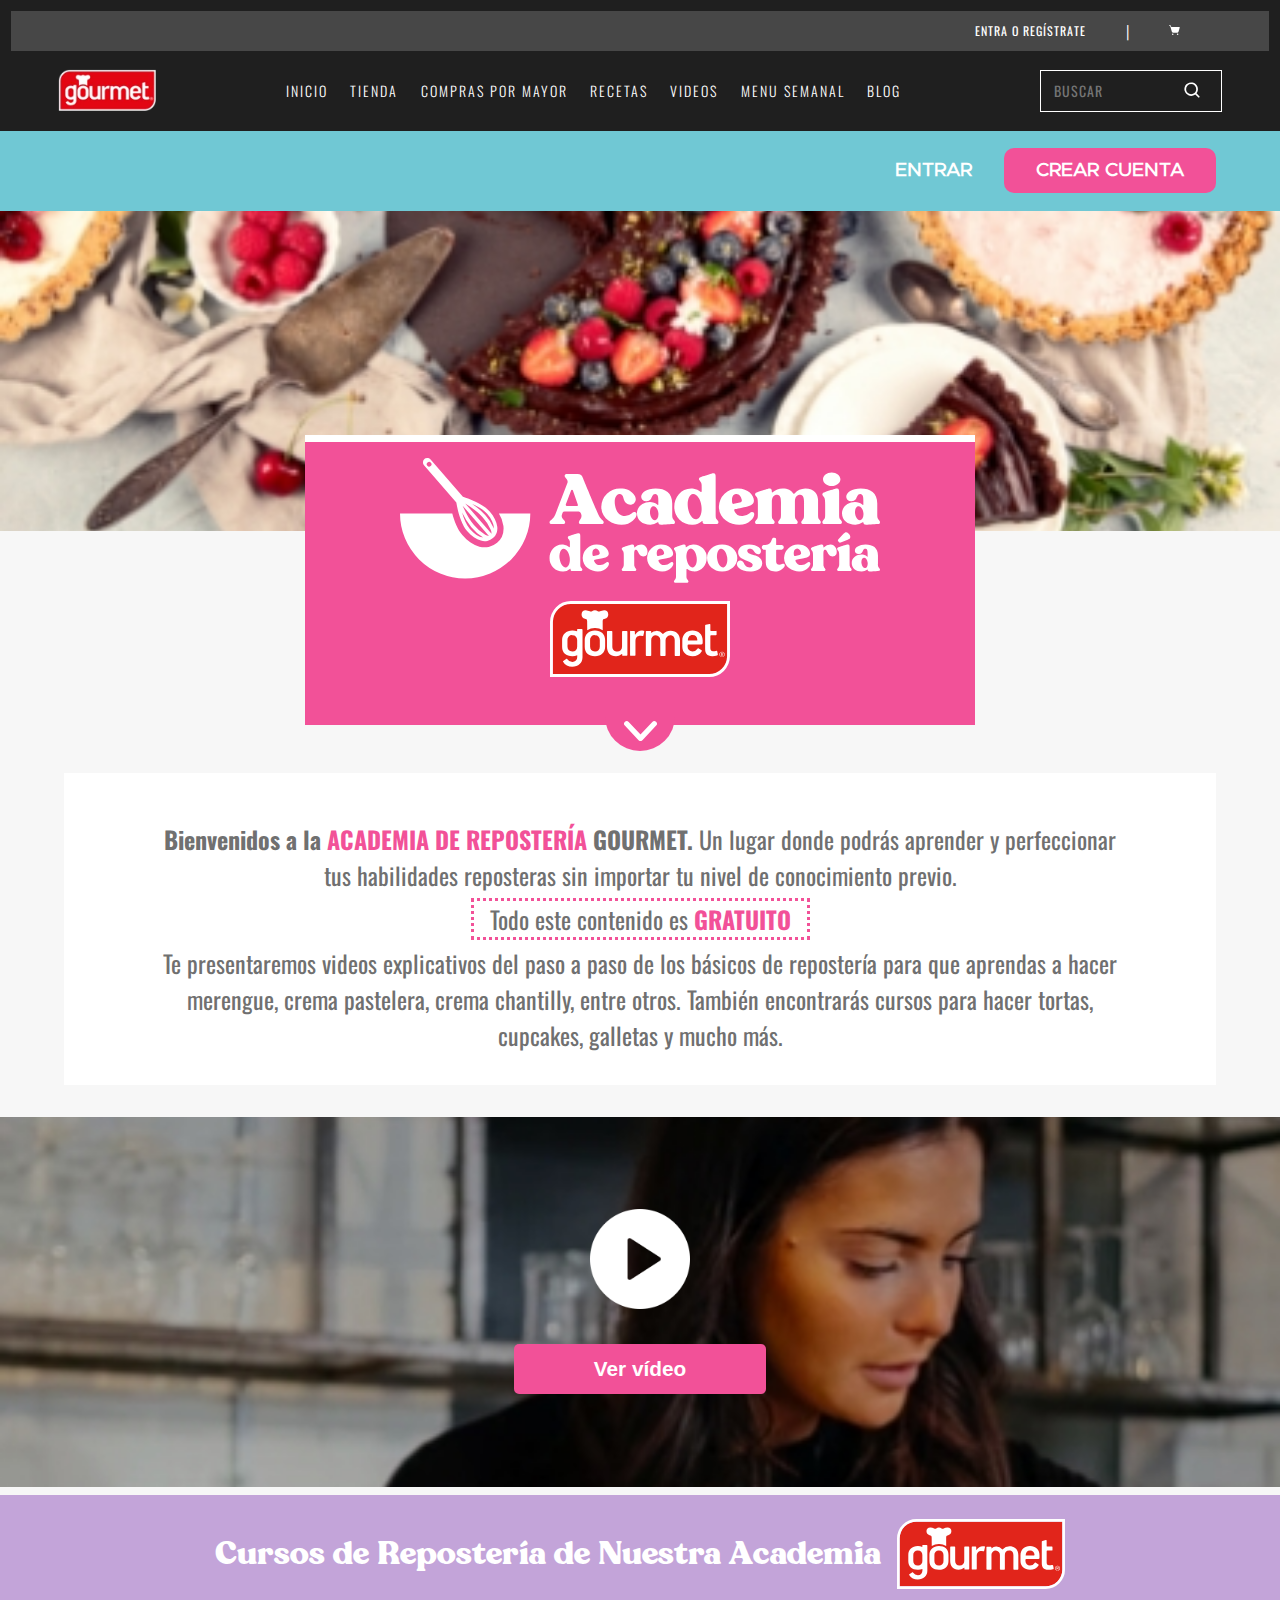
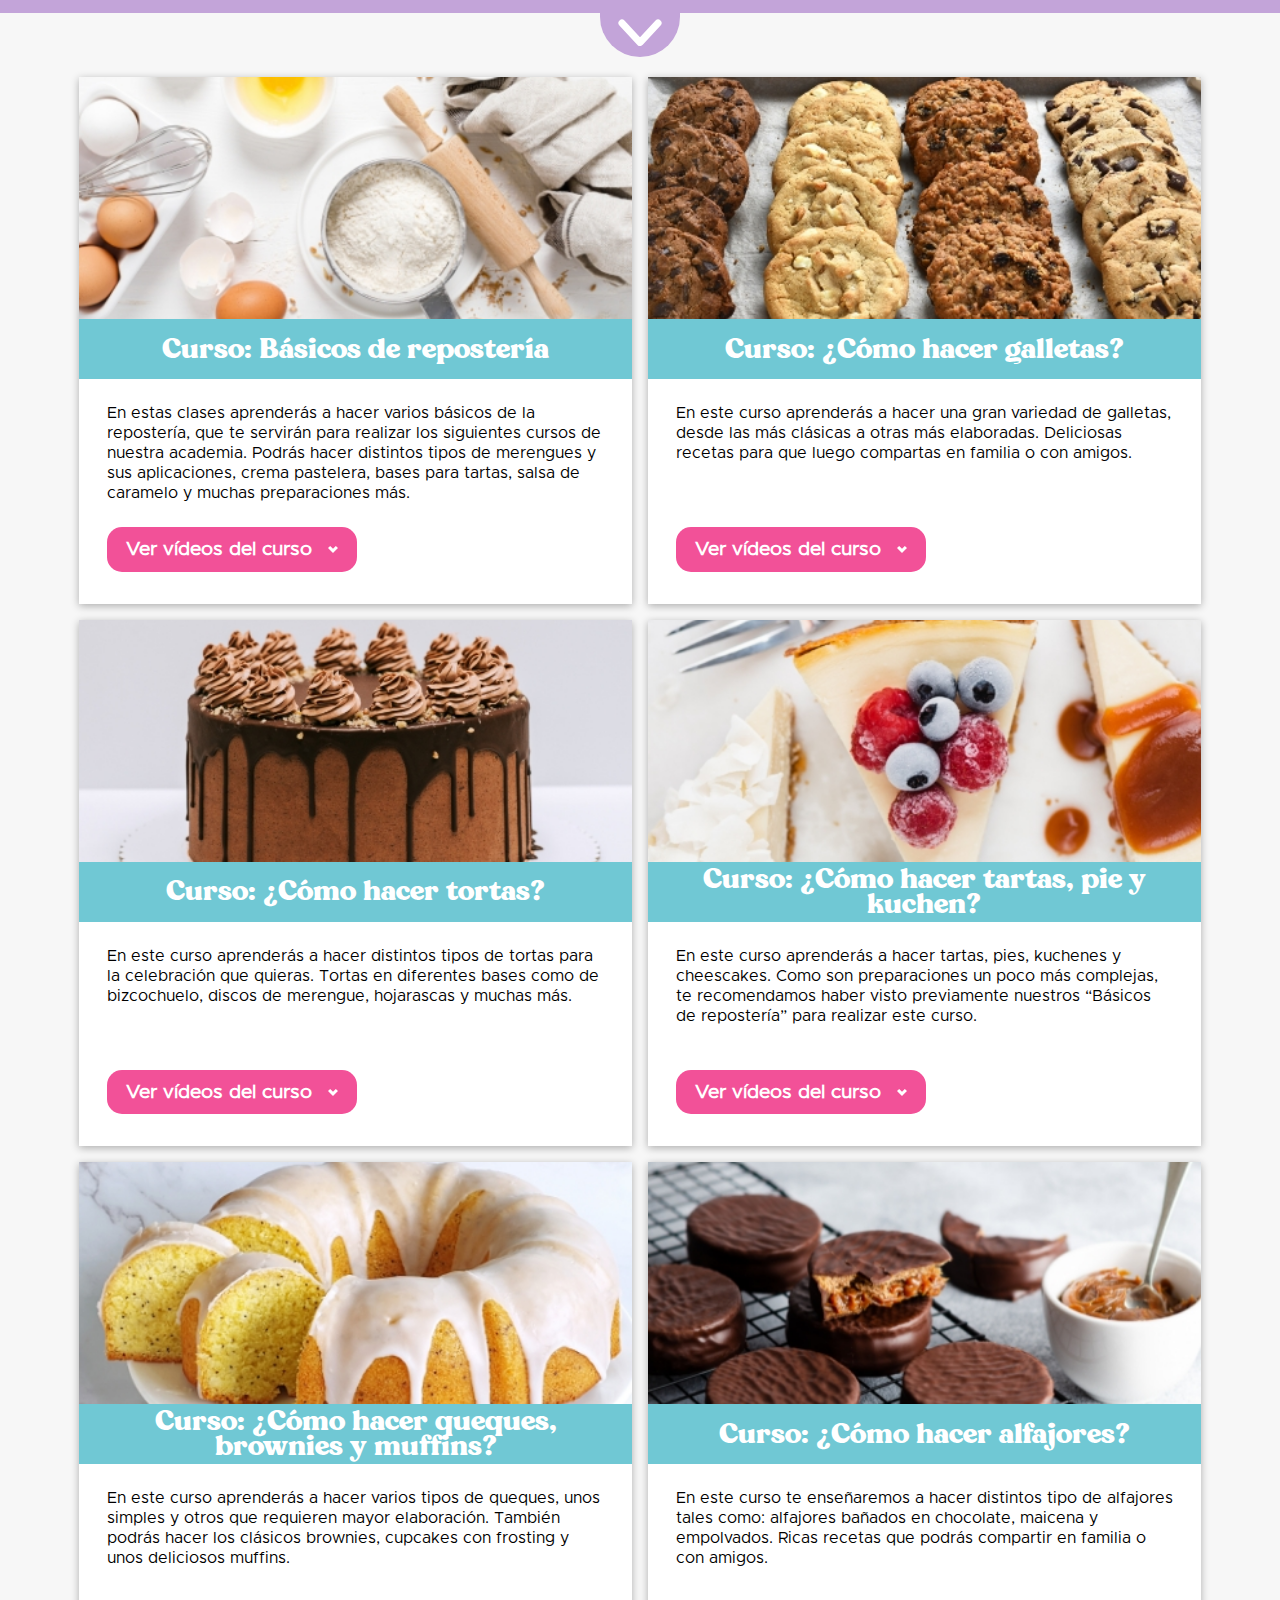
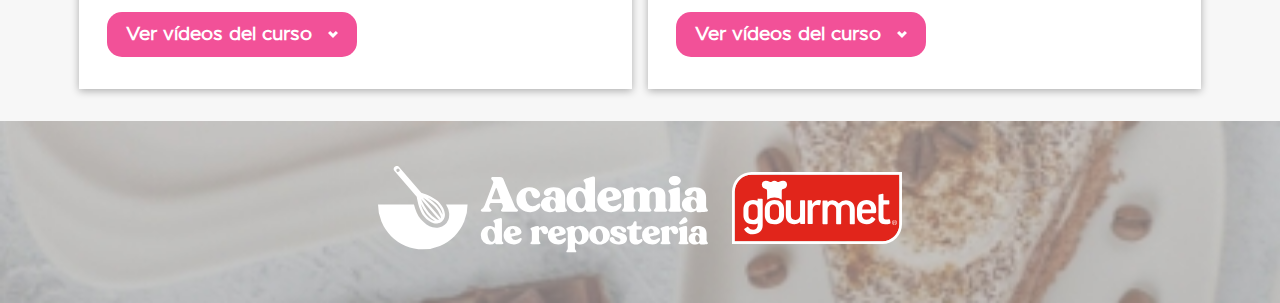
==== commit c4e7459c: "fix css, add div banner, add img" ====
--- a/index.html
+++ b/index.html
@@ -913,12 +913,14 @@
   </header>
 
   <main class="academia-reposteria">
-    <section class="welcome">
+    <section class="section--welcome">
 
       <div class="container-banner">
         <div class="user-bar">
           <button type="button" class="go-login">Entrar</button>
           <button type="button" class="go-register">Crear cuenta</button>
+        </div>
+        <div class="banner">
         </div>
       </div>
 
@@ -935,15 +937,15 @@
 
         <div class="welcome-main-text">
           <div class="block-text">
-            <p>Bienvenidos a la </p>
-            <h1>ACADEMIA DE REPOSTERÍA GOURMET.</h1>
+            <p class="text-bold">Bienvenidos a la </p>
+            <h1>ACADEMIA DE REPOSTERÍA <span class="text-bold">GOURMET. </span></h1>
             <p>
               Un lugar donde podrás aprender y
               perfeccionar tus habilidades reposteras sin importar tu nivel de conocimiento previo.
             </p>
           </div>
           <div class="block-text">
-            <p>Todo este contenido es GRATUITO</p>
+            <p class="dotted-text">Todo este contenido es <span class="pink-text">GRATUITO</span></p>
           </div>
           <div class="block-text">
             <p>Te presentaremos videos explicativos del paso a paso de los básicos de repostería para que aprendas a
@@ -954,11 +956,14 @@
       </div>
 
       <div class="principal-video">
-        <button>ver vídeo</button>
+        <button class="play-video">
+          <img src="./assets/img/icon/boton-de-play.svg" alt="play">
+        </button>
+        <button class="view-video" title="ver-video">Ver vídeo</button>
       </div>
     </section>
 
-    <section class="courses">
+    <section class="section--courses">
 
       <div class="tag-main">
         <h2>Cursos de Repostería de Nuestra Academia</h2>
--- a/style.css
+++ b/style.css
@@ -13,6 +13,7 @@
 body {
   margin: 0;
   font-family: "Oswald", sans-serif;
+  background-color: #f7f7f7;
 }
 
 ::-webkit-scrollbar {
@@ -489,41 +490,42 @@
   list-style: none;
 }
 
-.welcome {
-  display: flex;
-  flex-direction: column;
-  justify-content: center;
-  align-items: center;
-}
-
-.welcome .container-banner {
-  width: 100%;
-}
-
-.welcome .container-banner .user-bar {
+.section--welcome {
+  display: flex;
+  flex-direction: column;
+  justify-content: center;
+  align-items: center;
+  margin-bottom: 0.5rem;
+}
+
+.section--welcome .container-banner {
+  width: 100%;
+}
+
+.section--welcome .container-banner .user-bar {
   background-color: #70c8d4;
   width: 100%;
+  height: 70px;
   display: flex;
   justify-content: center;
   align-items: center;
   gap: 1rem;
-  padding: 1rem 0;
-}
-
-.welcome .container-banner .user-bar button {
+}
+
+.section--welcome .container-banner .user-bar button {
   font-family: "Metropolis";
   text-transform: uppercase;
   font-weight: 700;
 }
 
-.welcome .container-banner .user-bar .go-login {
+.section--welcome .container-banner .user-bar .go-login {
   border: 0;
   background-color: transparent;
   color: white;
   padding: 0.5rem 1rem;
 }
 
-.welcome .container-banner .user-bar .go-register {
+.section--welcome .container-banner .user-bar .go-register {
   border: 0;
   background-color: #f25198;
   color: white;
@@ -531,21 +533,37 @@
   border-radius: 5px;
 }
 
+.section--welcome .container-banner .banner {
+  height: 240px;
+  background-image: url("./assets/img/banners/banner-principal.jpg");
+  background-position: center;
+  background-size: cover;
+  background-repeat: no-repeat;
+}
+
 .container-welcome-top {
+  margin-top: -6rem;
   position: relative;
-  border-top: 3px solid white;
   width: 90%;
+  display: flex;
+  flex-direction: column;
+  justify-content: center;
+  align-items: center;
 }
 
 .welcome-top-content {
   position: relative;
   background-color: #f25198;
+  border-top: 3px solid white;
   color: white;
   display: flex;
   flex-direction: column;
   justify-content: center;
   align-items: center;
   padding: 1.5rem 0;
+  max-width: 670px;
+  width: 100%;
+  max-height: 290px;
 }
 
 .welcome-top-img {
@@ -553,6 +571,20 @@
   flex-direction: column;
   justify-content: center;
   align-items: center;
+  gap: 1rem;
+  padding: 0 1rem;
+  width: 100%;
+}
+
+.welcome-top-img .logo-academia {
+  max-width: 480px;
+}
+
+.welcome-top-img .logo-gourmet {
+  width: 50%;
+  max-width: 180px;
+  position: relative;
+  top: -1rem;
 }
 
 .welcome-chevron {
@@ -573,21 +605,85 @@
 }
 
 .welcome-main-text {
-  padding-top: 3rem;
+  padding: 3rem 0 2rem;
   display: flex;
   flex-direction: column;
   justify-content: center;
   align-items: center;
   text-align: center;
-  gap: 1rem;
+  gap: 0.5rem;
+  color: #707070;
+  width: 100%;
+  background-color: white;
+  box-shadow: 0px 2px 10px rgba(0, 0, 0, 0.2);
+}
+
+.welcome-main-text .block-text {
+  width: 90%;
+}
+
+.welcome-main-text .block-text .text-bold {
+  font-weight: 700;
+  color: #707070;
+}
+
+.welcome-main-text .block-text .dotted-text {
+  padding: 0 1rem;
+  border: 3px dotted #f25198;
+}
+
+.welcome-main-text .pink-text {
+  font-weight: 700;
+  color: #f25198;
 }
 
 .welcome-main-text .block-text p,
 .welcome-main-text .block-text h1 {
   display: inline;
-}
-
-.tag-main {
+  font-size: 1.1rem;
+}
+
+.welcome-main-text .block-text h1 {
+  color: #f25198;
+}
+
+.section--welcome .principal-video {
+  width: 100%;
+  height: 370px;
+  background-image: url("./assets/img/banners/video-preview.jpg");
+  background-size: cover;
+  background-repeat: no-repeat;
+  background-position: top center;
+  display: flex;
+  flex-direction: column;
+  justify-content: center;
+  align-items: center;
+  gap: 2rem;
+}
+
+.section--welcome .principal-video .play-video {
+  border: 0;
+  background-color: transparent;
+  width: 100px;
+  height: fit-content;
+}
+
+.section--welcome .principal-video .play-video img {
+  width: 100%;
+  height: auto;
+}
+
+.section--welcome .principal-video .view-video {
+  border: 0;
+  background-color: #f25198;
+  color: white;
+  font-size: 1.3rem;
+  font-weight: 700;
+  padding: 0.8rem 5rem;
+  border-radius: 5px;
+}
+
+.section--courses .tag-main {
   position: relative;
   background-color: #c3a4d9;
   color: white;
@@ -595,14 +691,13 @@
   flex-direction: column;
   justify-content: center;
   align-items: center;
-  padding: 1.5rem 0;
+  padding: 1.5rem 1rem;
 }
 
 .tag-main h2 {
   font-family: "NT", sans-serif;
   text-align: center;
   font-size: 1.7rem;
-  width: 85%;
 }
 
 .tag-main-logo {
@@ -687,6 +782,7 @@
 .container-courses .card-course .card-course-title h3 {
   display: inline-block;
   width: 100%;
+  padding: 0.5rem;
 }
 
 .card-course-info {
@@ -735,6 +831,10 @@
   color: white;
 }
 
+.container-courses .active.card-course {
+  box-shadow: none;
+}
+
 .active.card-course .card-course-bottom {
   background-color: #f4accb;
   color: white;
@@ -761,19 +861,54 @@
   flex-direction: column;
   justify-content: center;
   align-items: center;
+  width: 90%;
 }
 
 .logo-academia {
   width: 100%;
   max-width: 330px;
+  height: auto;
 }
 
 .logo-gourmet {
   width: 100%;
   max-width: 170px;
+  height: auto;
+}
+
+.banner-bottom-content .logo-academia {
+  position: relative;
+  bottom: -0.8rem;
 }
 
 @media (min-width: 768px) {
+  .section--welcome .container-banner .user-bar button {
+    font-size: 1.2rem;
+  }
+
+  .section--welcome .container-banner .user-bar .go-login {
+    padding: 0.8rem 1rem;
+  }
+
+  .section--welcome .container-banner .user-bar .go-register {
+    padding: 0.8rem 2rem;
+    border-radius: 10px;
+  }
+
+  .welcome-top-content {
+    border-top: 7px solid white;
+    width: 80%;
+  }
+
+  .welcome-top-img .logo-gourmet {
+    top: -2rem;
+  }
+
+  .welcome-main-text {
+    margin: 3rem 0 2rem;
+    box-shadow: none;
+  }
+
   .container-courses ul {
     flex-direction: row;
     align-items: flex-start;
@@ -791,6 +926,10 @@
     min-height: 14vh;
   }
 
+  .container-courses .card-course .card-course-title h3 {
+    padding: 0;
+  }
+
   .container-courses .card-course .card-course-title span {
     width: 100%;
   }
@@ -801,6 +940,11 @@
 
   .container-courses .card-course .card-course-info .card-course-bajada {
     min-height: 208px;
+  }
+
+  .banner-bottom-content {
+    flex-direction: row;
+    gap: 1.5rem;
   }
 }
 
@@ -828,6 +972,39 @@
 
   /* Aquí empiezan los estilos del landing */
 
+  .section--welcome .container-banner .user-bar {
+    height: 80px;
+    justify-content: flex-end;
+    padding: 0 4rem;
+  }
+
+  .section--welcome .container-banner .banner {
+    height: 320px;
+  }
+
+  .section--courses .tag-main {
+    flex-direction: row;
+    gap: 1rem;
+  }
+
+  .tag-main-logo {
+    margin: 0;
+    max-width: 200px;
+  }
+
+  .tag-main h2 {
+    font-size: 2rem;
+  }
+
+  .welcome-main-text .block-text {
+    width: 85%;
+  }
+
+  .welcome-main-text .block-text p,
+  .welcome-main-text .block-text h1 {
+    font-size: 1.5rem;
+  }
+
   .container-courses .card-course .card-course-title {
     min-height: 60px;
   }
@@ -843,6 +1020,16 @@
   }
 }
 
+@media (min-width: 1440px) {
+  .section--courses .tag-main {
+    height: 180px;
+  }
+
+  .tag-main h2 {
+    font-size: 3rem;
+  }
+}
+
 @media (min-width: 1455px) {
   .container-courses .card-course .card-course-info .card-course-bajada {
     min-height: 128px;
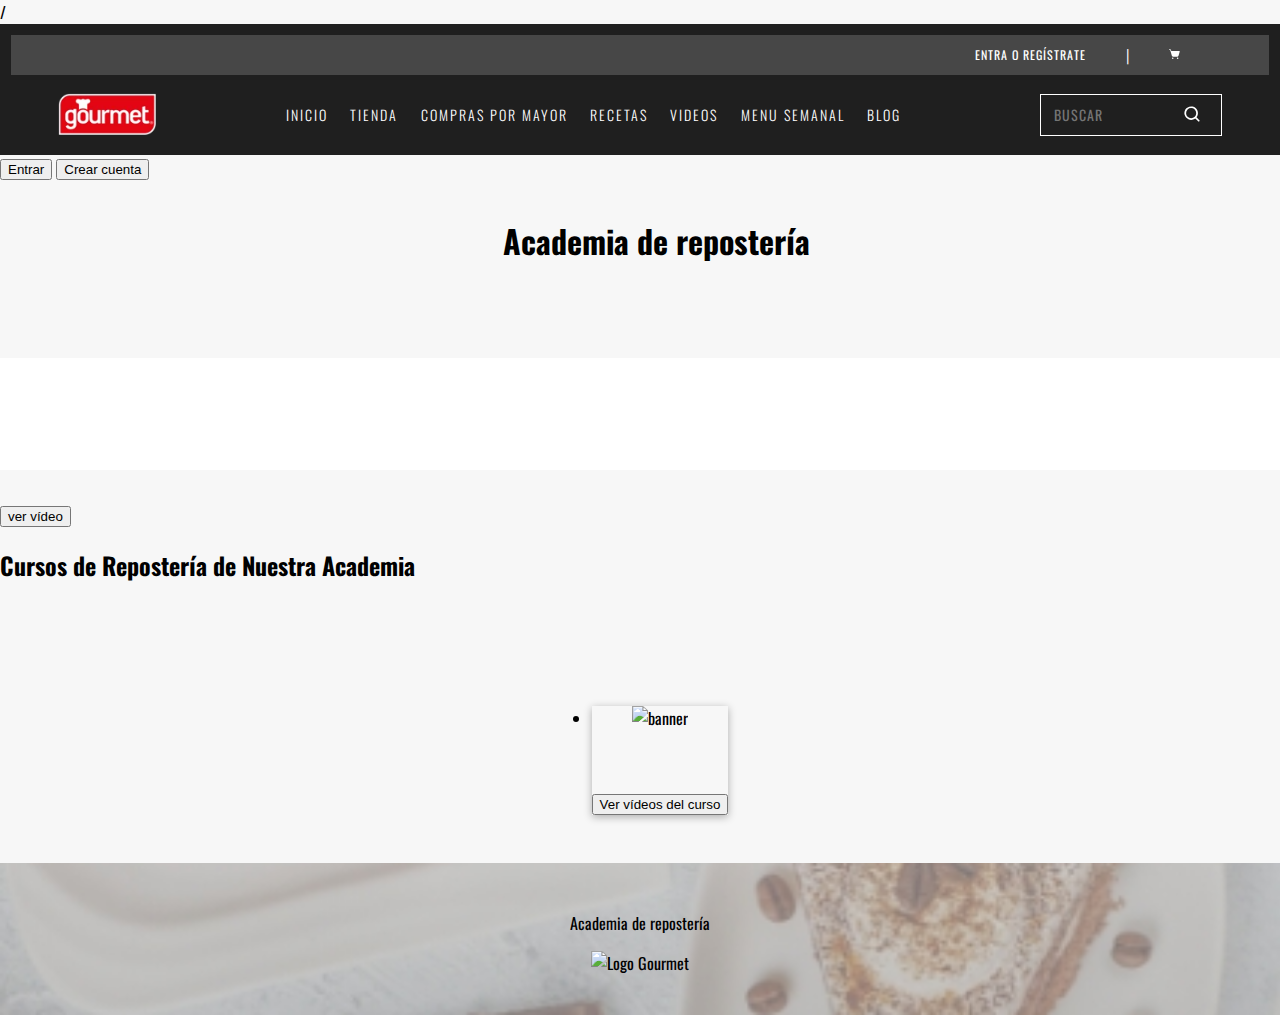
==== commit c6639e2f: "nchange" ====
--- a/index.html
+++ b/index.html
@@ -11,64 +11,7 @@
 </head>
 
 <body>
-  <!-- <div class="login-modal">
-    <button class="close-login-modal">
-      X
-    </button>
-    <div class="container-login">
-      <div class="login-top">
-        <p>
-          Suscríbete
-          <span>Para comenzar a ver nuestros cursos</span>
-        </p>
-      </div>
-      <div class="login-bottom">
-        <img class="logo-academia" src="./assets/img/icon/logo-academia.svg" alt="Logo Academia Repostería">
-        <img class="logo-gourmet" src="./assets/img/icon/Logo.svg" alt="Logo Gourmet">
-      </div>
-      <div class="container-login-option">
-        <button>Registrarme</button>
-        <button>Login</button>
-      </div>
-      <form class="register-form">
-        <div class="group-input">
-          <label for=""></label>
-          <input type="text" name="" id="">
-        </div>
-        <div class="group-input">
-          <label for=""></label>
-          <input type="text" name="" id="">
-        </div>
-        <div class="group-input">
-          <label for=""></label>
-          <input type="email" name="" id="">
-        </div>
-        <div class="group-input">
-          <label for=""></label>
-          <input type="password" name="" id="">
-        </div>
-        <div class="group-input">
-          <label for=""></label>
-          <select name="" id="">
-            <option value="">Comuna:</option>
-          </select>
-        </div>
-        <button type="submit">Entrar a la Academia </button>
-      </form>
-       <form class="login-form">
-        <div class="group-input">
-          <label for=""></label>
-          <input type="email" name="" id="">
-        </div>
-        <div class="group-input">
-          <label for=""></label>
-          <input type="password" name="" id="">
-        </div>
-        <button type="submit">Entrar a la Academia </button>
-      </form>
-  </div>
-  </div> -->
-
+  /
   <header class="header">
     <div class="top">
       <div class="top-desk">
@@ -911,218 +854,50 @@
       </div>
     </div>
   </header>
-
-  <main class="academia-reposteria">
-    <section class="section--welcome">
+ <!--  header no tocar -->
+  <main>
+    <section class="welcome">
 
       <div class="container-banner">
+      <!--   <img class="banner" src="" alt=""> -->
         <div class="user-bar">
-          <button type="button" class="go-login">Entrar</button>
-          <button type="button" class="go-register">Crear cuenta</button>
-        </div>
-        <div class="banner">
+          <button>Entrar</button>
+          <button>Crear cuenta</button>
         </div>
       </div>
 
-      <div class="container-welcome-top">
-        <div class="welcome-top-content">
+      <div class="container-welcome-text">
+        <div class="welcome-top-text">
           <div class="welcome-top-img">
-            <img class="logo-academia" src="./assets/img/icon/logo-academia.svg" alt="Logo Academia Repostería">
-            <img class="logo-gourmet" src="./assets/img/icon/Logo.svg" alt="Logo Gourmet">
+            <img src="" alt="">
+            <h1>Academia de repostería</h1>
           </div>
-          <div class="welcome-chevron">
-            <img src="./assets/img/icon/chevron-down-white.svg" alt="">
-          </div>
+          <img src="" alt="">
         </div>
 
         <div class="welcome-main-text">
-          <div class="block-text">
-            <p class="text-bold">Bienvenidos a la </p>
-            <h1>ACADEMIA DE REPOSTERÍA <span class="text-bold">GOURMET. </span></h1>
-            <p>
-              Un lugar donde podrás aprender y
-              perfeccionar tus habilidades reposteras sin importar tu nivel de conocimiento previo.
-            </p>
-          </div>
-          <div class="block-text">
-            <p class="dotted-text">Todo este contenido es <span class="pink-text">GRATUITO</span></p>
-          </div>
-          <div class="block-text">
-            <p>Te presentaremos videos explicativos del paso a paso de los básicos de repostería para que aprendas a
-              hacer merengue, crema pastelera, crema chantilly, entre otros. También encontrarás cursos para hacer
-              tortas, cupcakes, galletas y mucho más.</p>
-          </div>
+          <p></p>
         </div>
       </div>
 
       <div class="principal-video">
-        <button class="play-video">
-          <img src="./assets/img/icon/boton-de-play.svg" alt="play">
-        </button>
-        <button class="view-video" title="ver-video">Ver vídeo</button>
+        <button>ver vídeo</button>
       </div>
     </section>
 
-    <section class="section--courses">
-
-      <div class="tag-main">
-        <h2>Cursos de Repostería de Nuestra Academia</h2>
-        <img class="tag-main-logo" src="./assets/img/icon/Logo.svg" alt="Logo Gourmet">
-        <div class="tag-main-chevron">
-          <img src="./assets/img/icon/chevron-down-white.svg" alt="">
-        </div>
-      </div>
+    <section class="courses">
+
+      <h2>Cursos de Repostería de Nuestra Academia</h2>
+      <img src="" alt="">
 
       <div class="container-courses">
         <ul>
-          <li class="container-card-course" id="reposteria">
+          <li>
             <div class="card-course">
-              <img class="card-course-img" src="./assets/img/banners/banner-reposteria.jpg" alt="banner reposteria">
-              <div class="card-course-title">
-                <h3>Curso: <span>Básicos de repostería</span></h3>
-              </div>
-              <div class="card-course-bottom">
-                <div class="card-course-info">
-                  <p class="card-course-bajada">En estas clases aprenderás a hacer varios básicos de la repostería, que
-                    te
-                    servirán para
-                    realizar los siguientes cursos de nuestra academia. Podrás hacer distintos tipos de merengues y sus
-                    aplicaciones, crema pastelera, bases para tartas, salsa de caramelo y muchas preparaciones más.</p>
-                  <button class="card-course-button">Ver vídeos del curso <img
-                      src="./assets/img/icon/chevron-down-white-xs.svg" alt=""></button>
-                </div>
-              </div>
-            </div>
-            <ul class="card-course-expand">
-              <li><a href="http://" target="_blank" rel="noopener noreferrer"></a></li>
-              <li><a href="http://" target="_blank" rel="noopener noreferrer"></a></li>
-              <li><a href="http://" target="_blank" rel="noopener noreferrer"></a></li>
-              <li><a href="http://" target="_blank" rel="noopener noreferrer"></a></li>
-              <li><a href="http://" target="_blank" rel="noopener noreferrer"></a></li>
-              <li><a href="http://" target="_blank" rel="noopener noreferrer"></a></li>
-            </ul>
-          </li>
-          <li class="container-card-course" id="galletas">
-            <div class="card-course">
-              <img class="card-course-img" src="./assets/img/banners/banner-galletas.jpg" alt="banner galletas">
-              <div class="card-course-title">
-                <h3>Curso: <span>¿Cómo hacer galletas?</span></h3>
-              </div>
-              <div class="card-course-bottom">
-                <div class="card-course-info">
-                  <p class="card-course-bajada">En este curso aprenderás a hacer una gran variedad de galletas, desde
-                    las
-                    más clásicas a otras más elaboradas. Deliciosas recetas para que luego compartas en familia o con
-                    amigos.</p>
-                  <button class="card-course-button">Ver vídeos del curso <img
-                      src="./assets/img/icon/chevron-down-white-xs.svg" alt=""></button>
-                </div>
-              </div>
-            </div>
-            <ul class="card-course-expand">
-              <li><a href="http://" target="_blank" rel="noopener noreferrer"></a></li>
-              <li><a href="http://" target="_blank" rel="noopener noreferrer"></a></li>
-              <li><a href="http://" target="_blank" rel="noopener noreferrer"></a></li>
-              <li><a href="http://" target="_blank" rel="noopener noreferrer"></a></li>
-              <li><a href="http://" target="_blank" rel="noopener noreferrer"></a></li>
-              <li><a href="http://" target="_blank" rel="noopener noreferrer"></a></li>
-            </ul>
-          </li>
-          <li class="container-card-course" id="tortas">
-            <div class="card-course">
-              <img class="card-course-img" src="./assets/img/banners/banner-tortas.jpg" alt="banner tortas">
-              <div class="card-course-title">
-                <h3>Curso: <span>¿Cómo hacer tortas?</span></h3>
-              </div>
-              <div class="card-course-bottom">
-                <div class="card-course-info">
-                  <p class="card-course-bajada">En este curso aprenderás a hacer distintos tipos de tortas para la
-                    celebración que quieras. Tortas en diferentes bases como de bizcochuelo, discos de merengue,
-                    hojarascas y muchas más.</p>
-                  <button class="card-course-button">Ver vídeos del curso <img
-                      src="./assets/img/icon/chevron-down-white-xs.svg" alt=""></button>
-                </div>
-              </div>
-            </div>
-            <ul class="card-course-expand">
-              <li><a href="http://" target="_blank" rel="noopener noreferrer"></a></li>
-              <li><a href="http://" target="_blank" rel="noopener noreferrer"></a></li>
-              <li><a href="http://" target="_blank" rel="noopener noreferrer"></a></li>
-              <li><a href="http://" target="_blank" rel="noopener noreferrer"></a></li>
-              <li><a href="http://" target="_blank" rel="noopener noreferrer"></a></li>
-              <li><a href="http://" target="_blank" rel="noopener noreferrer"></a></li>
-            </ul>
-          </li>
-          <li class="container-card-course" id="tartas">
-            <div class="card-course">
-              <img class="card-course-img" src="./assets/img/banners/banner-tartas.jpg" alt="banner tartas">
-              <div class="card-course-title">
-                <h3>Curso:
-                  <span>¿Cómo hacer tartas, pie y kuchen?</span>
-                </h3>
-              </div>
-              <div class="card-course-bottom">
-                <div class="card-course-info">
-                  <p class="card-course-bajada">En este curso aprenderás a hacer tartas, pies, kuchenes y cheescakes.
-                    Como
-                    son preparaciones un poco más complejas, te recomendamos haber visto previamente nuestros “Básicos
-                    de
-                    repostería” para realizar este curso.</p>
-                  <button class="card-course-button">Ver vídeos del curso <img
-                      src="./assets/img/icon/chevron-down-white-xs.svg" alt=""></button>
-                </div>
-              </div>
-            </div>
-            <ul class="card-course-expand">
-              <li><a href="http://" target="_blank" rel="noopener noreferrer"></a></li>
-              <li><a href="http://" target="_blank" rel="noopener noreferrer"></a></li>
-              <li><a href="http://" target="_blank" rel="noopener noreferrer"></a></li>
-              <li><a href="http://" target="_blank" rel="noopener noreferrer"></a></li>
-              <li><a href="http://" target="_blank" rel="noopener noreferrer"></a></li>
-              <li><a href="http://" target="_blank" rel="noopener noreferrer"></a></li>
-            </ul>
-          </li>
-          <li class="container-card-course" id="queques">
-            <div class="card-course">
-              <img class="card-course-img" src="./assets/img/banners/banner-queques.jpg" alt="banner queques">
-              <div class="card-course-title">
-                <h3>Curso: <span>¿Cómo hacer queques,
-                    brownies y muffins?</span></h3>
-              </div>
-              <div class="card-course-bottom">
-                <div class="card-course-info">
-                  <p class="card-course-bajada">En este curso aprenderás a hacer varios tipos de queques, unos simples y
-                    otros que requieren mayor elaboración. También podrás hacer los clásicos brownies, cupcakes con
-                    frosting y unos deliciosos muffins.</p>
-                  <button class="card-course-button">Ver vídeos del curso <img
-                      src="./assets/img/icon/chevron-down-white-xs.svg" alt=""></button>
-                </div>
-              </div>
-            </div>
-            <ul class="card-course-expand">
-              <li><a href="http://" target="_blank" rel="noopener noreferrer"></a></li>
-              <li><a href="http://" target="_blank" rel="noopener noreferrer"></a></li>
-              <li><a href="http://" target="_blank" rel="noopener noreferrer"></a></li>
-              <li><a href="http://" target="_blank" rel="noopener noreferrer"></a></li>
-              <li><a href="http://" target="_blank" rel="noopener noreferrer"></a></li>
-              <li><a href="http://" target="_blank" rel="noopener noreferrer"></a></li>
-            </ul>
-          </li>
-          <li class="container-card-course" id="alfajores">
-            <div class="card-course">
-              <img class="card-course-img" src="./assets/img/banners/banner-alfajores.jpg" alt="banner alfajores">
-              <div class="card-course-title">
-                <h3>Curso: <span>¿Cómo hacer alfajores?</span></h3>
-              </div>
-              <div class="card-course-bottom">
-                <div class="card-course-info">
-                  <p class="card-course-bajada">En este curso te enseñaremos a hacer distintos tipo de alfajores tales
-                    como: alfajores bañados en chocolate, maicena y empolvados. Ricas recetas que podrás compartir en
-                    familia o con amigos.</p>
-                  <button class="card-course-button">Ver vídeos del curso <img
-                      src="./assets/img/icon/chevron-down-white-xs.svg" alt=""></button>
-                </div>
-              </div>
+              <img src="" alt="banner">
+              <p class="title"></p>
+              <p class="bajada"></p>
+              <button>Ver vídeos del curso</button>
             </div>
             <ul class="card-course-expand">
               <li><a href="http://" target="_blank" rel="noopener noreferrer"></a></li>
@@ -1136,13 +911,12 @@
         </ul>
       </div>
     </section>
+
   </main>
-
   <div class="banner-bottom">
-    <div class="banner-bottom-content">
-      <img class="logo-academia" src="./assets/img/icon/logo-academia.svg" alt="Logo Academia Repostería">
-      <img class="logo-gourmet" src="./assets/img/icon/Logo.svg" alt="Logo Gourmet">
-    </div>
+    <img src="" alt="">
+    <p>Academia de repostería</p>
+    <img src="" alt="Logo Gourmet">
   </div>
 </body>
 
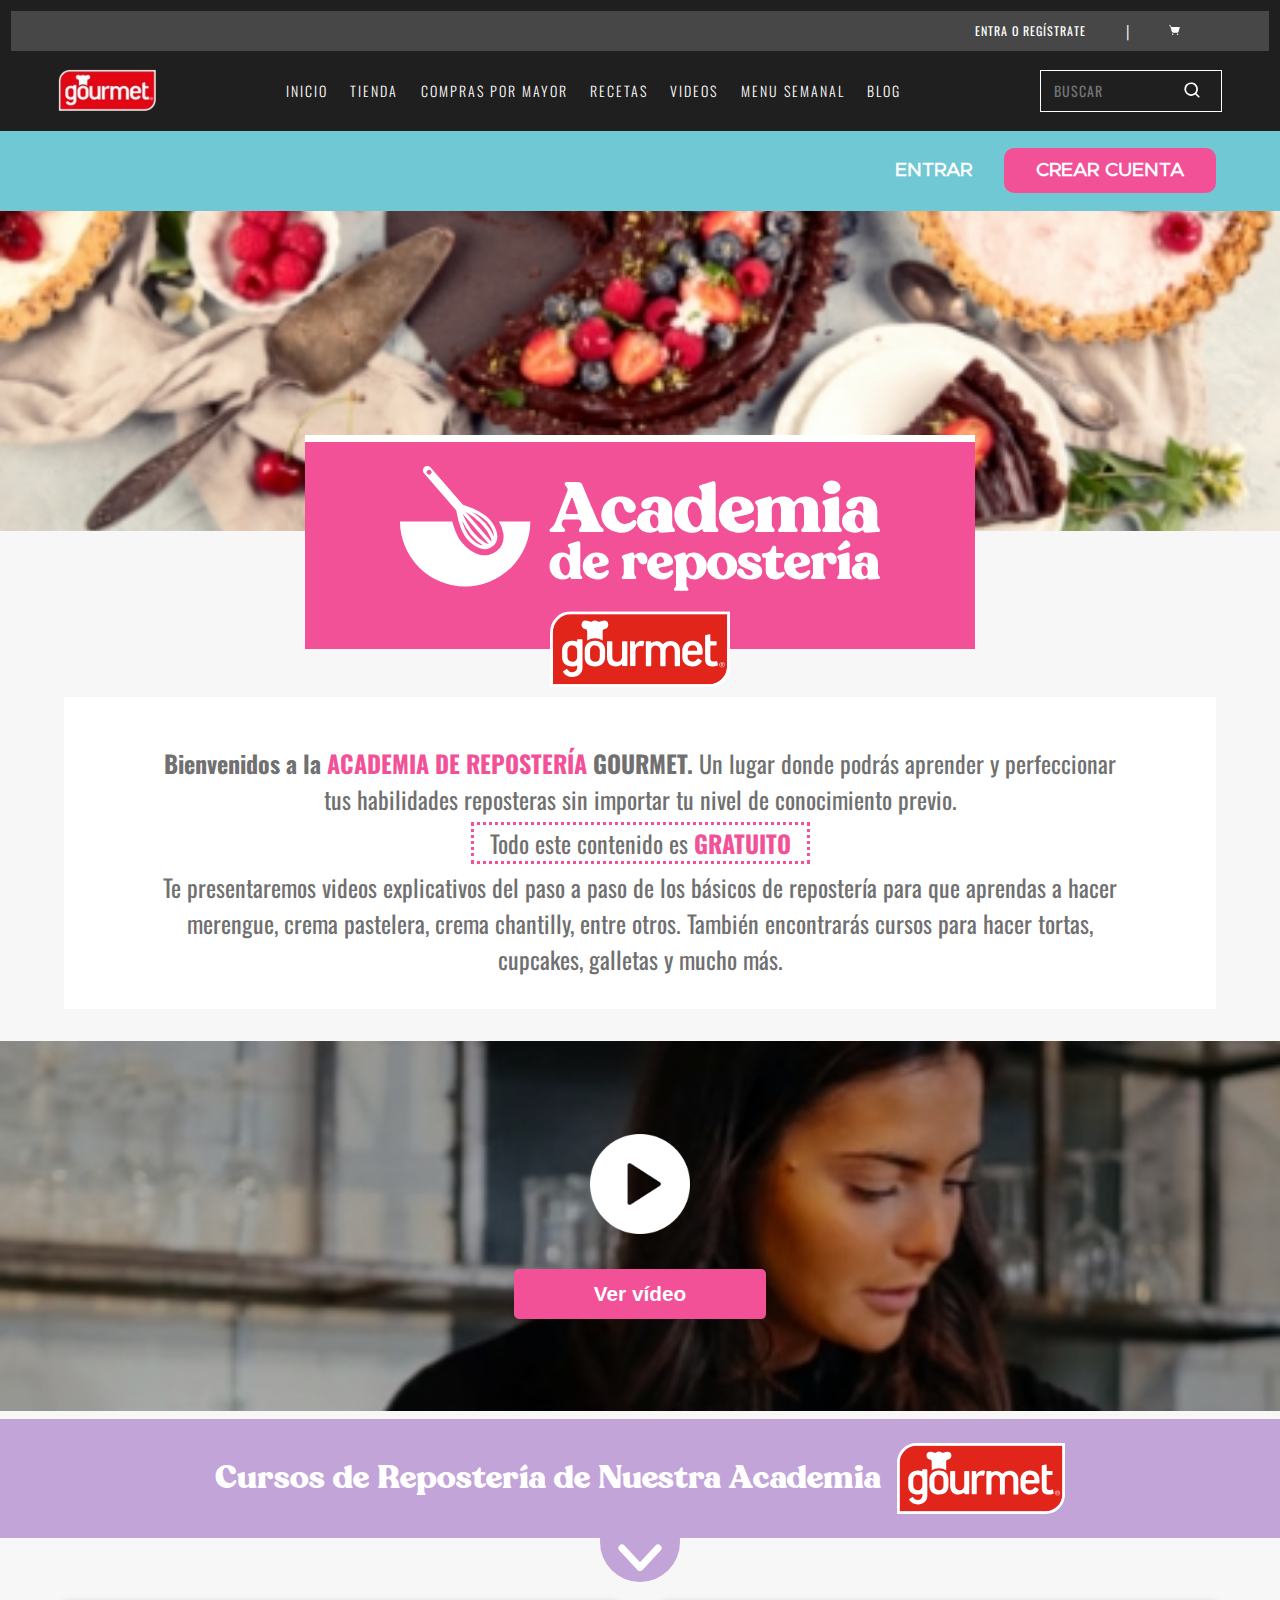
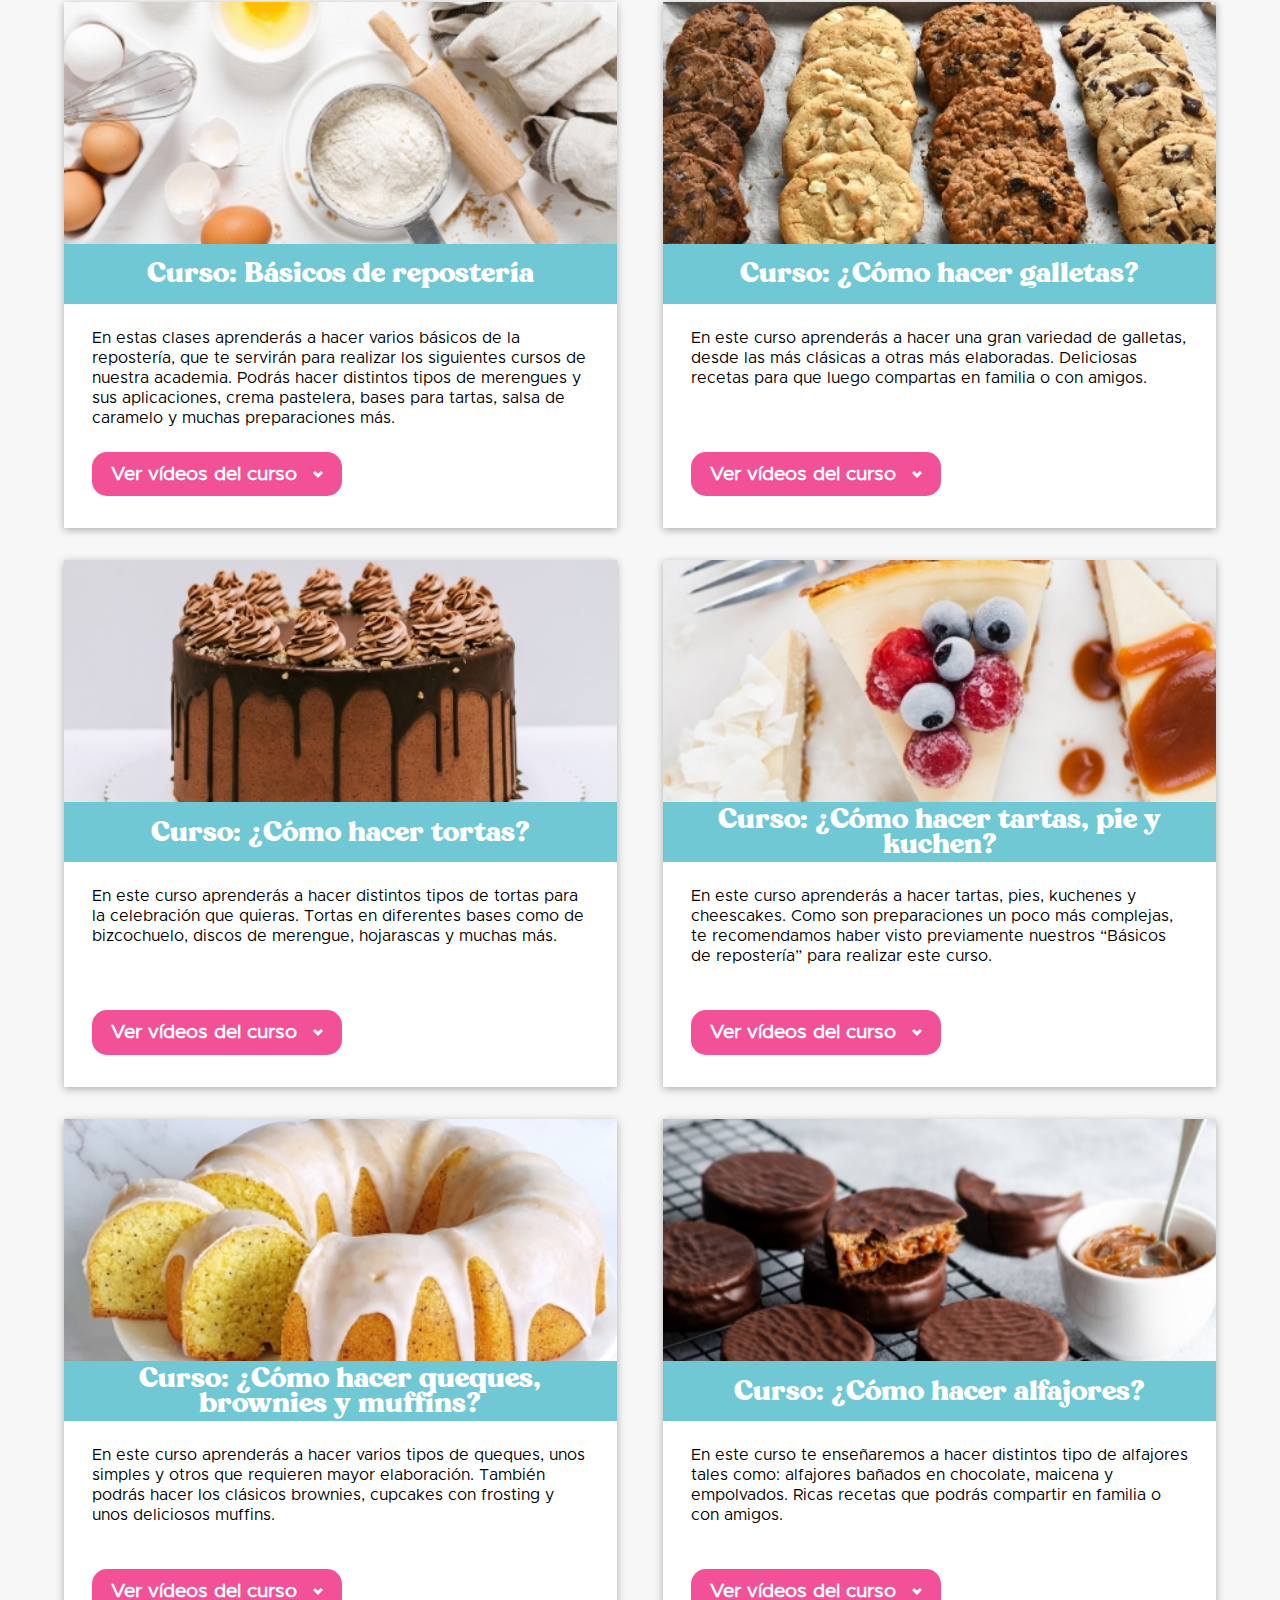
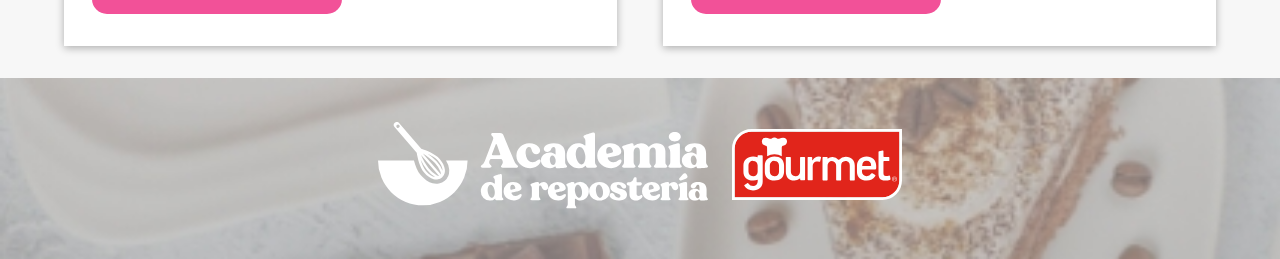
==== commit bbbe515c: "style expand active card-course" ====
--- a/index.html
+++ b/index.html
@@ -11,7 +11,64 @@
 </head>
 
 <body>
-  /
+  <!-- <div class="login-modal">
+    <button class="close-login-modal">
+      X
+    </button>
+    <div class="container-login">
+      <div class="login-top">
+        <p>
+          Suscríbete
+          <span>Para comenzar a ver nuestros cursos</span>
+        </p>
+      </div>
+      <div class="login-bottom">
+        <img class="logo-academia" src="./assets/img/icon/logo-academia.svg" alt="Logo Academia Repostería">
+        <img class="logo-gourmet" src="./assets/img/icon/Logo.svg" alt="Logo Gourmet">
+      </div>
+      <div class="container-login-option">
+        <button>Registrarme</button>
+        <button>Login</button>
+      </div>
+      <form class="register-form">
+        <div class="group-input">
+          <label for=""></label>
+          <input type="text" name="" id="">
+        </div>
+        <div class="group-input">
+          <label for=""></label>
+          <input type="text" name="" id="">
+        </div>
+        <div class="group-input">
+          <label for=""></label>
+          <input type="email" name="" id="">
+        </div>
+        <div class="group-input">
+          <label for=""></label>
+          <input type="password" name="" id="">
+        </div>
+        <div class="group-input">
+          <label for=""></label>
+          <select name="" id="">
+            <option value="">Comuna:</option>
+          </select>
+        </div>
+        <button type="submit">Entrar a la Academia </button>
+      </form>
+       <form class="login-form">
+        <div class="group-input">
+          <label for=""></label>
+          <input type="email" name="" id="">
+        </div>
+        <div class="group-input">
+          <label for=""></label>
+          <input type="password" name="" id="">
+        </div>
+        <button type="submit">Entrar a la Academia </button>
+      </form>
+  </div>
+  </div> -->
+
   <header class="header">
     <div class="top">
       <div class="top-desk">
@@ -854,52 +911,346 @@
       </div>
     </div>
   </header>
- <!--  header no tocar -->
-  <main>
-    <section class="welcome">
+
+  <main class="academia-reposteria">
+    <section class="section--welcome">
 
       <div class="container-banner">
-      <!--   <img class="banner" src="" alt=""> -->
         <div class="user-bar">
-          <button>Entrar</button>
-          <button>Crear cuenta</button>
+          <button type="button" class="go-login">Entrar</button>
+          <button type="button" class="go-register">Crear cuenta</button>
+        </div>
+        <div class="banner">
         </div>
       </div>
 
-      <div class="container-welcome-text">
-        <div class="welcome-top-text">
+      <div class="container-welcome-top">
+        <div class="welcome-top-content">
           <div class="welcome-top-img">
-            <img src="" alt="">
-            <h1>Academia de repostería</h1>
+            <img class="logo-academia" src="./assets/img/icon/logo-academia.svg" alt="Logo Academia Repostería">
+            <img class="logo-gourmet" src="./assets/img/icon/Logo.svg" alt="Logo Gourmet">
           </div>
-          <img src="" alt="">
         </div>
 
         <div class="welcome-main-text">
-          <p></p>
+          <div class="block-text">
+            <p class="text-bold">Bienvenidos a la </p>
+            <h1>ACADEMIA DE REPOSTERÍA <span class="text-bold">GOURMET. </span></h1>
+            <p>
+              Un lugar donde podrás aprender y
+              perfeccionar tus habilidades reposteras sin importar tu nivel de conocimiento previo.
+            </p>
+          </div>
+          <div class="block-text">
+            <p class="dotted-text">Todo este contenido es <span class="pink-text">GRATUITO</span></p>
+          </div>
+          <div class="block-text">
+            <p>Te presentaremos videos explicativos del paso a paso de los básicos de repostería para que aprendas a
+              hacer merengue, crema pastelera, crema chantilly, entre otros. También encontrarás cursos para hacer
+              tortas, cupcakes, galletas y mucho más.</p>
+          </div>
         </div>
       </div>
 
       <div class="principal-video">
-        <button>ver vídeo</button>
+        <button class="play-video">
+          <img src="./assets/img/icon/boton-de-play.svg" alt="play">
+        </button>
+        <button class="view-video" title="ver-video">Ver vídeo</button>
       </div>
     </section>
 
-    <section class="courses">
-
-      <h2>Cursos de Repostería de Nuestra Academia</h2>
-      <img src="" alt="">
+    <section class="section--courses">
+
+      <div class="tag-main">
+        <h2>Cursos de Repostería de Nuestra Academia</h2>
+        <img class="tag-main-logo" src="./assets/img/icon/Logo.svg" alt="Logo Gourmet">
+        <div class="tag-main-chevron">
+          <img src="./assets/img/icon/chevron-down-white.svg" alt="">
+        </div>
+      </div>
 
       <div class="container-courses">
-        <ul>
-          <li>
-            <div class="card-course">
-              <img src="" alt="banner">
-              <p class="title"></p>
-              <p class="bajada"></p>
-              <button>Ver vídeos del curso</button>
+        <ul class="container-courses-list">
+          <li class="container-card-courses" id="reposteria">
+            <div class="card-courses">
+              <img class="card-courses-img" src="./assets/img/banners/banner-reposteria.jpg" alt="banner reposteria">
+              <div class="card-courses-title">
+                <h3>Curso: <span>Básicos de repostería</span></h3>
+              </div>
+              <div class="card-courses-bottom">
+                <div class="card-courses-info">
+                  <p class="card-courses-bajada">
+                    En estas clases aprenderás a hacer varios básicos de la repostería,
+                    que te servirán para
+                    realizar los siguientes cursos de nuestra academia. Podrás hacer distintos tipos de merengues y sus
+                    aplicaciones, crema pastelera, bases para tartas, salsa de caramelo y muchas preparaciones más.</p>
+                  <button class="card-courses-button">Ver vídeos del curso <img
+                      src="./assets/img/icon/chevron-down-white-xs.svg" alt=""></button>
+                </div>
+              </div>
             </div>
-            <ul class="card-course-expand">
+            <ul class="card-courses-expand card-courses-expand-mb" id="reposteriaExpand">
+              <li class="card-single-course">
+                <div class="card-single-title">
+                  <p>Tipos de Merenge</p>
+                </div>
+                <div class="card-single-img">
+                  <img src="./assets/img/banners/banner-interior-example.jpg" alt="">
+                </div>
+                <div class="square-single-course">
+                  <a href="http://" target="_blank" rel="noopener noreferrer">Ver Curso</a>
+                </div>
+              </li>
+              <li class="card-single-course">
+                <div class="card-single-title">
+                  <p>Crema Pastelera</p>
+                </div>
+                <div class="card-single-img">
+                  <img src="./assets/img/banners/banner-interior-example.jpg" alt="">
+                </div>
+                <div class="square-single-course">
+                  <a href="http://" target="_blank" rel="noopener noreferrer">Ver Curso</a>
+                </div>
+              </li>
+              <li class="card-single-course">
+                <div class="card-single-title">
+                  <p>Crema Chantilly</p>
+                </div>
+                <div class="card-single-img">
+                  <img src="./assets/img/banners/banner-interior-example.jpg" alt="">
+                </div>
+                <div class="square-single-course">
+                  <a href="http://" target="_blank" rel="noopener noreferrer">Ver Curso</a>
+                </div>
+              </li>
+              <li class="card-single-course">
+                <div class="card-single-title">
+                  <p>Ganache</p>
+                </div>
+                <div class="card-single-img">
+                  <img src="./assets/img/banners/banner-interior-example.jpg" alt="">
+                </div>
+                <div class="square-single-course">
+                  <a href="http://" target="_blank" rel="noopener noreferrer">Ver Curso</a>
+                </div>
+              </li>
+              <li class="card-single-course">
+                <div class="card-single-title">
+                  <p>Frosting</p>
+                </div>
+                <div class="card-single-img">
+                  <img src="./assets/img/banners/banner-interior-example.jpg" alt="">
+                </div>
+                <div class="square-single-course">
+                  <a href="http://" target="_blank" rel="noopener noreferrer">Ver Curso</a>
+                </div>
+              </li>
+              <li class="card-single-course">
+                <div class="card-single-title">
+                  <p>Masa para Pie y Tartas</p>
+                </div>
+                <div class="card-single-img">
+                  <img src="./assets/img/banners/banner-interior-example.jpg" alt="">
+                </div>
+                <div class="square-single-course">
+                  <a href="http://" target="_blank" rel="noopener noreferrer">Ver Curso</a>
+                </div>
+              </li>
+            </ul>
+          </li>
+          <li class="container-card-courses" id="galletas">
+            <div class="card-courses">
+              <img class="card-courses-img" src="./assets/img/banners/banner-galletas.jpg" alt="banner galletas">
+              <div class="card-courses-title">
+                <h3>Curso: <span>¿Cómo hacer galletas?</span></h3>
+              </div>
+              <div class="card-courses-bottom">
+                <div class="card-courses-info">
+                  <p class="card-courses-bajada">En este curso aprenderás a hacer una gran variedad de galletas, desde
+                    las
+                    más clásicas a otras más elaboradas. Deliciosas recetas para que luego compartas en familia o con
+                    amigos.</p>
+                  <button class="card-courses-button">Ver vídeos del curso <img
+                      src="./assets/img/icon/chevron-down-white-xs.svg" alt=""></button>
+                </div>
+              </div>
+            </div>
+            <ul class="card-courses-expand">
+              <li><a href="http://" target="_blank" rel="noopener noreferrer"></a></li>
+              <li><a href="http://" target="_blank" rel="noopener noreferrer"></a></li>
+              <li><a href="http://" target="_blank" rel="noopener noreferrer"></a></li>
+              <li><a href="http://" target="_blank" rel="noopener noreferrer"></a></li>
+              <li><a href="http://" target="_blank" rel="noopener noreferrer"></a></li>
+              <li><a href="http://" target="_blank" rel="noopener noreferrer"></a></li>
+            </ul>
+          </li>
+          <ul class="card-courses-expand card-courses-expand-desk" id="reposteriaExpand">
+            <li class="card-single-course">
+              <div class="card-single-title">
+                <p>Tipos de Merenge</p>
+              </div>
+              <div class="card-single-img">
+                <img src="./assets/img/banners/banner-interior-example.jpg" alt="">
+              </div>
+              <div class="square-single-course">
+                <a href="http://" target="_blank" rel="noopener noreferrer">Ver Curso</a>
+              </div>
+            </li>
+            <li class="card-single-course">
+              <div class="card-single-title">
+                <p>Crema Pastelera</p>
+              </div>
+              <div class="card-single-img">
+                <img src="./assets/img/banners/banner-interior-example.jpg" alt="">
+              </div>
+              <div class="square-single-course">
+                <a href="http://" target="_blank" rel="noopener noreferrer">Ver Curso</a>
+              </div>
+            </li>
+            <li class="card-single-course">
+              <div class="card-single-title">
+                <p>Crema Chantilly</p>
+              </div>
+              <div class="card-single-img">
+                <img src="./assets/img/banners/banner-interior-example.jpg" alt="">
+              </div>
+              <div class="square-single-course">
+                <a href="http://" target="_blank" rel="noopener noreferrer">Ver Curso</a>
+              </div>
+            </li>
+            <li class="card-single-course">
+              <div class="card-single-title">
+                <p>Ganache</p>
+              </div>
+              <div class="card-single-img">
+                <img src="./assets/img/banners/banner-interior-example.jpg" alt="">
+              </div>
+              <div class="square-single-course">
+                <a href="http://" target="_blank" rel="noopener noreferrer">Ver Curso</a>
+              </div>
+            </li>
+            <li class="card-single-course">
+              <div class="card-single-title">
+                <p>Frosting</p>
+              </div>
+              <div class="card-single-img">
+                <img src="./assets/img/banners/banner-interior-example.jpg" alt="">
+              </div>
+              <div class="square-single-course">
+                <a href="http://" target="_blank" rel="noopener noreferrer">Ver Curso</a>
+              </div>
+            </li>
+            <li class="card-single-course">
+              <div class="card-single-title">
+                <p>Masa para Pie y Tartas</p>
+              </div>
+              <div class="card-single-img">
+                <img src="./assets/img/banners/banner-interior-example.jpg" alt="">
+              </div>
+              <div class="square-single-course">
+                <a href="http://" target="_blank" rel="noopener noreferrer">Ver Curso</a>
+              </div>
+            </li>
+          </ul>
+          <li class="container-card-courses" id="tortas">
+            <div class="card-courses">
+              <img class="card-courses-img" src="./assets/img/banners/banner-tortas.jpg" alt="banner tortas">
+              <div class="card-courses-title">
+                <h3>Curso: <span>¿Cómo hacer tortas?</span></h3>
+              </div>
+              <div class="card-courses-bottom">
+                <div class="card-courses-info">
+                  <p class="card-courses-bajada">En este curso aprenderás a hacer distintos tipos de tortas para la
+                    celebración que quieras. Tortas en diferentes bases como de bizcochuelo, discos de merengue,
+                    hojarascas y muchas más.</p>
+                  <button class="card-courses-button">Ver vídeos del curso <img
+                      src="./assets/img/icon/chevron-down-white-xs.svg" alt=""></button>
+                </div>
+              </div>
+            </div>
+            <ul class="card-courses-expand">
+              <li><a href="http://" target="_blank" rel="noopener noreferrer"></a></li>
+              <li><a href="http://" target="_blank" rel="noopener noreferrer"></a></li>
+              <li><a href="http://" target="_blank" rel="noopener noreferrer"></a></li>
+              <li><a href="http://" target="_blank" rel="noopener noreferrer"></a></li>
+              <li><a href="http://" target="_blank" rel="noopener noreferrer"></a></li>
+              <li><a href="http://" target="_blank" rel="noopener noreferrer"></a></li>
+            </ul>
+          </li>
+          <li class="container-card-courses" id="tartas">
+            <div class="card-courses">
+              <img class="card-courses-img" src="./assets/img/banners/banner-tartas.jpg" alt="banner tartas">
+              <div class="card-courses-title">
+                <h3>Curso:
+                  <span>¿Cómo hacer tartas, pie y kuchen?</span>
+                </h3>
+              </div>
+              <div class="card-courses-bottom">
+                <div class="card-courses-info">
+                  <p class="card-courses-bajada">En este curso aprenderás a hacer tartas, pies, kuchenes y cheescakes.
+                    Como
+                    son preparaciones un poco más complejas, te recomendamos haber visto previamente nuestros “Básicos
+                    de
+                    repostería” para realizar este curso.</p>
+                  <button class="card-courses-button">Ver vídeos del curso <img
+                      src="./assets/img/icon/chevron-down-white-xs.svg" alt=""></button>
+                </div>
+              </div>
+            </div>
+            <ul class="card-courses-expand">
+              <li><a href="http://" target="_blank" rel="noopener noreferrer"></a></li>
+              <li><a href="http://" target="_blank" rel="noopener noreferrer"></a></li>
+              <li><a href="http://" target="_blank" rel="noopener noreferrer"></a></li>
+              <li><a href="http://" target="_blank" rel="noopener noreferrer"></a></li>
+              <li><a href="http://" target="_blank" rel="noopener noreferrer"></a></li>
+              <li><a href="http://" target="_blank" rel="noopener noreferrer"></a></li>
+            </ul>
+          </li>
+          <li class="container-card-courses" id="queques">
+            <div class="card-courses">
+              <img class="card-courses-img" src="./assets/img/banners/banner-queques.jpg" alt="banner queques">
+              <div class="card-courses-title">
+                <h3>Curso: <span>¿Cómo hacer queques,
+                    brownies y muffins?</span></h3>
+              </div>
+              <div class="card-courses-bottom">
+                <div class="card-courses-info">
+                  <p class="card-courses-bajada">En este curso aprenderás a hacer varios tipos de queques, unos simples
+                    y
+                    otros que requieren mayor elaboración. También podrás hacer los clásicos brownies, cupcakes con
+                    frosting y unos deliciosos muffins.</p>
+                  <button class="card-courses-button">Ver vídeos del curso <img
+                      src="./assets/img/icon/chevron-down-white-xs.svg" alt=""></button>
+                </div>
+              </div>
+            </div>
+            <ul class="card-courses-expand">
+              <li><a href="http://" target="_blank" rel="noopener noreferrer"></a></li>
+              <li><a href="http://" target="_blank" rel="noopener noreferrer"></a></li>
+              <li><a href="http://" target="_blank" rel="noopener noreferrer"></a></li>
+              <li><a href="http://" target="_blank" rel="noopener noreferrer"></a></li>
+              <li><a href="http://" target="_blank" rel="noopener noreferrer"></a></li>
+              <li><a href="http://" target="_blank" rel="noopener noreferrer"></a></li>
+            </ul>
+          </li>
+          <li class="container-card-courses" id="alfajores">
+            <div class="card-courses">
+              <img class="card-courses-img" src="./assets/img/banners/banner-alfajores.jpg" alt="banner alfajores">
+              <div class="card-courses-title">
+                <h3>Curso: <span>¿Cómo hacer alfajores?</span></h3>
+              </div>
+              <div class="card-courses-bottom">
+                <div class="card-courses-info">
+                  <p class="card-courses-bajada">En este curso te enseñaremos a hacer distintos tipo de alfajores tales
+                    como: alfajores bañados en chocolate, maicena y empolvados. Ricas recetas que podrás compartir en
+                    familia o con amigos.</p>
+                  <button class="card-courses-button">Ver vídeos del curso <img
+                      src="./assets/img/icon/chevron-down-white-xs.svg" alt=""></button>
+                </div>
+              </div>
+            </div>
+            <ul class="card-courses-expand">
               <li><a href="http://" target="_blank" rel="noopener noreferrer"></a></li>
               <li><a href="http://" target="_blank" rel="noopener noreferrer"></a></li>
               <li><a href="http://" target="_blank" rel="noopener noreferrer"></a></li>
@@ -911,12 +1262,13 @@
         </ul>
       </div>
     </section>
-
   </main>
+
   <div class="banner-bottom">
-    <img src="" alt="">
-    <p>Academia de repostería</p>
-    <img src="" alt="Logo Gourmet">
+    <div class="banner-bottom-content">
+      <img class="logo-academia" src="./assets/img/icon/logo-academia.svg" alt="Logo Academia Repostería">
+      <img class="logo-gourmet" src="./assets/img/icon/Logo.svg" alt="Logo Gourmet">
+    </div>
   </div>
 </body>
 
--- a/style.css
+++ b/style.css
@@ -48,6 +48,7 @@
   align-items: center;
   width: 100%;
   background-color: #1f1f1f;
+  z-index: 10;
 }
 
 .header .top .top-desk {
@@ -549,6 +550,7 @@
   flex-direction: column;
   justify-content: center;
   align-items: center;
+  z-index: 1;
 }
 
 .welcome-top-content {
@@ -583,25 +585,9 @@
 .welcome-top-img .logo-gourmet {
   width: 50%;
   max-width: 180px;
-  position: relative;
-  top: -1rem;
-}
-
-.welcome-chevron {
   position: absolute;
-  top: 95%;
-  background-color: #f25198;
-  height: 40px;
-  width: 70px;
-  border-radius: 0 0 150px 150px;
-  display: flex;
-  justify-content: center;
-  align-items: center;
-  z-index: 1;
-}
-
-.welcome-chevron img {
-  width: 50%;
+  top: 100%;
+  transform: translateY(-50%);
 }
 
 .welcome-main-text {
@@ -728,7 +714,7 @@
   align-items: center;
 }
 
-.container-courses ul {
+.container-courses-list {
   display: flex;
   flex-direction: column;
   justify-content: center;
@@ -737,11 +723,11 @@
   flex-wrap: wrap;
 }
 
-.container-card-course {
-  width: 100%;
-}
-
-.container-courses .card-course {
+.container-card-courses {
+  width: 100%;
+}
+
+.container-courses .card-courses {
   display: flex;
   flex-direction: column;
   justify-content: center;
@@ -749,13 +735,13 @@
   box-shadow: 0px 2px 8px rgba(0, 0, 0, 0.3);
 }
 
-.container-courses .card-course .card-course-img {
+.container-courses .card-courses .card-courses-img {
   width: 100%;
   max-height: 242px;
   object-fit: cover;
 }
 
-.card-course .card-course-bottom {
+.card-courses .card-courses-bottom {
   display: flex;
   justify-content: center;
   align-items: center;
@@ -764,7 +750,7 @@
   padding-bottom: 2rem;
 }
 
-.container-courses .card-course .card-course-title {
+.container-courses .card-courses .card-courses-title {
   font-family: "NT";
   font-weight: 700;
   font-size: 1.5rem;
@@ -779,13 +765,13 @@
   align-items: center;
 }
 
-.container-courses .card-course .card-course-title h3 {
+.container-courses .card-courses .card-courses-title h3 {
   display: inline-block;
   width: 100%;
   padding: 0.5rem;
 }
 
-.card-course-info {
+.card-courses-info {
   width: 80%;
   display: flex;
   flex-direction: column;
@@ -793,7 +779,7 @@
   align-items: flex-start;
 }
 
-.container-courses .card-course .card-course-info .card-course-bajada {
+.container-courses .card-courses .card-courses-info .card-courses-bajada {
   font-family: "Metropolis";
   font-weight: 300;
   width: 100%;
@@ -801,7 +787,7 @@
   line-height: 20px;
 }
 
-.container-courses .card-course .card-course-info .card-course-button {
+.container-courses .card-courses .card-courses-info .card-courses-button {
   border: 0;
   background-color: #f25198;
   color: white;
@@ -816,31 +802,110 @@
   gap: 1rem;
 }
 
-.container-courses .card-course .card-course-info .card-course-button img {
+.container-courses .card-courses .card-courses-info .card-courses-button img {
   width: 10px;
   height: fit-content;
 }
 
-.container-courses .card-course-expand {
+.container-courses .card-courses-expand-desk {
   display: none;
+  flex-wrap: wrap;
+  flex-direction: row;
+  background-color: #f4accb;
+  color: white;
+  padding: 1rem;
+  gap: 1rem;
+  margin-top: -2rem;
 }
 
 /* Expand card course */
-.card-course .card-course-expand {
+
+.container-card-courses .card-courses-expand-mb {
+  display: none;
+}
+
+.container-card-courses .card-courses-expand .card-single-course {
+  position: relative;
+  display: flex;
+  flex-direction: column;
+  justify-content: center;
+  align-items: center;
+  width: 80%;
+  margin: auto;
+}
+
+.card-courses-expand .card-single-course .card-single-title {
+  width: 100%;
+  height: 50px;
+  background-color: #0ec3e4;
+  display: flex;
+  justify-content: center;
+  align-items: center;
+  font-family: "Metropolis";
+  font-weight: 700;
+  font-size: 1.2rem;
+}
+
+.card-courses-expand .card-single-course .card-single-title p {
+  color: white;
+  position: relative;
+  top: 10%;
+}
+
+.card-courses-expand .card-single-course .card-single-img {
+  width: 100%;
+}
+
+.card-courses-expand .card-single-course .card-single-img img {
+  width: 100%;
+  object-fit: cover;
+}
+
+.card-courses-expand .card-single-course .square-single-course {
+  position: absolute;
+  width: 90%;
+  height: 90%;
+  border: 1px solid white;
+  display: flex;
+  justify-content: center;
+  align-items: flex-end;
+  padding-bottom: 1rem;
+}
+
+.card-courses-expand .card-single-course .square-single-course a {
+  text-decoration: none;
+  background-color: #f25198;
+  border: 1px solid white;
+  color: white;
+  padding: 0.3rem 1.5rem;
+  border-radius: 10px;
+  font-family: "Metropolis";
+  font-weight: 700;
+}
+
+/* Expand card course active */
+
+.active.container-card-courses .card-courses-expand-mb {
+  display: flex;
+  flex-direction: column;
+  justify-content: center;
+  align-items: center;
+  gap: 1rem;
+}
+
+.active.container-card-courses .card-courses-expand {
   background-color: #f4accb;
   color: white;
-}
-
-.container-courses .active.card-course {
+  padding-bottom: 1rem;
+}
+
+.active.container-card-courses .card-courses {
   box-shadow: none;
 }
 
-.active.card-course .card-course-bottom {
+.active.container-card-courses .card-courses-bottom {
   background-color: #f4accb;
   color: white;
-}
-
-.active.card-course .card-course-expand {
 }
 
 .banner-bottom {
@@ -900,46 +965,60 @@
     width: 80%;
   }
 
-  .welcome-top-img .logo-gourmet {
-    top: -2rem;
-  }
-
   .welcome-main-text {
     margin: 3rem 0 2rem;
     box-shadow: none;
   }
 
-  .container-courses ul {
+  .container-courses-list {
     flex-direction: row;
     align-items: flex-start;
-    justify-content: center;
-    gap: 1rem;
+    justify-content: space-between;
+    gap: 2rem;
     column-gap: 1rem;
     width: 90%;
   }
 
-  .container-card-course {
+  .container-card-courses {
     width: 48%;
   }
 
-  .container-courses .card-course .card-course-title {
+  .container-courses .card-courses .card-courses-title {
     min-height: 14vh;
   }
 
-  .container-courses .card-course .card-course-title h3 {
+  .container-courses .card-courses .card-courses-title h3 {
     padding: 0;
   }
 
-  .container-courses .card-course .card-course-title span {
+  .container-courses .card-courses .card-courses-title span {
     width: 100%;
   }
 
-  .card-course-info {
+  .card-courses-info {
     width: 90%;
   }
 
-  .container-courses .card-course .card-course-info .card-course-bajada {
+  .container-courses .card-courses .card-courses-info .card-courses-bajada {
     min-height: 208px;
+  }
+
+  .active.container-card-courses .card-courses-expand-mb {
+    display: none;
+  }
+
+  .active.container-card-courses ~ .card-courses-expand-desk {
+    display: flex;
+  }
+
+  .container-courses .card-courses-expand-desk li.card-single-course {
+    width: 31.5%;
+    position: relative;
+    display: flex;
+    flex-direction: column;
+    justify-content: center;
+    align-items: center;
+    margin: auto;
   }
 
   .banner-bottom-content {
@@ -1005,17 +1084,17 @@
     font-size: 1.5rem;
   }
 
-  .container-courses .card-course .card-course-title {
+  .container-courses .card-courses .card-courses-title {
     min-height: 60px;
   }
 
-  .container-courses .card-course .card-course-info .card-course-bajada {
+  .container-courses .card-courses .card-courses-info .card-courses-bajada {
     min-height: 168px;
   }
 }
 
 @media (min-width: 1200px) {
-  .container-courses .card-course .card-course-info .card-course-bajada {
+  .container-courses .card-courses .card-courses-info .card-courses-bajada {
     min-height: 148px;
   }
 }
@@ -1031,7 +1110,7 @@
 }
 
 @media (min-width: 1455px) {
-  .container-courses .card-course .card-course-info .card-course-bajada {
+  .container-courses .card-courses .card-courses-info .card-courses-bajada {
     min-height: 128px;
   }
 }
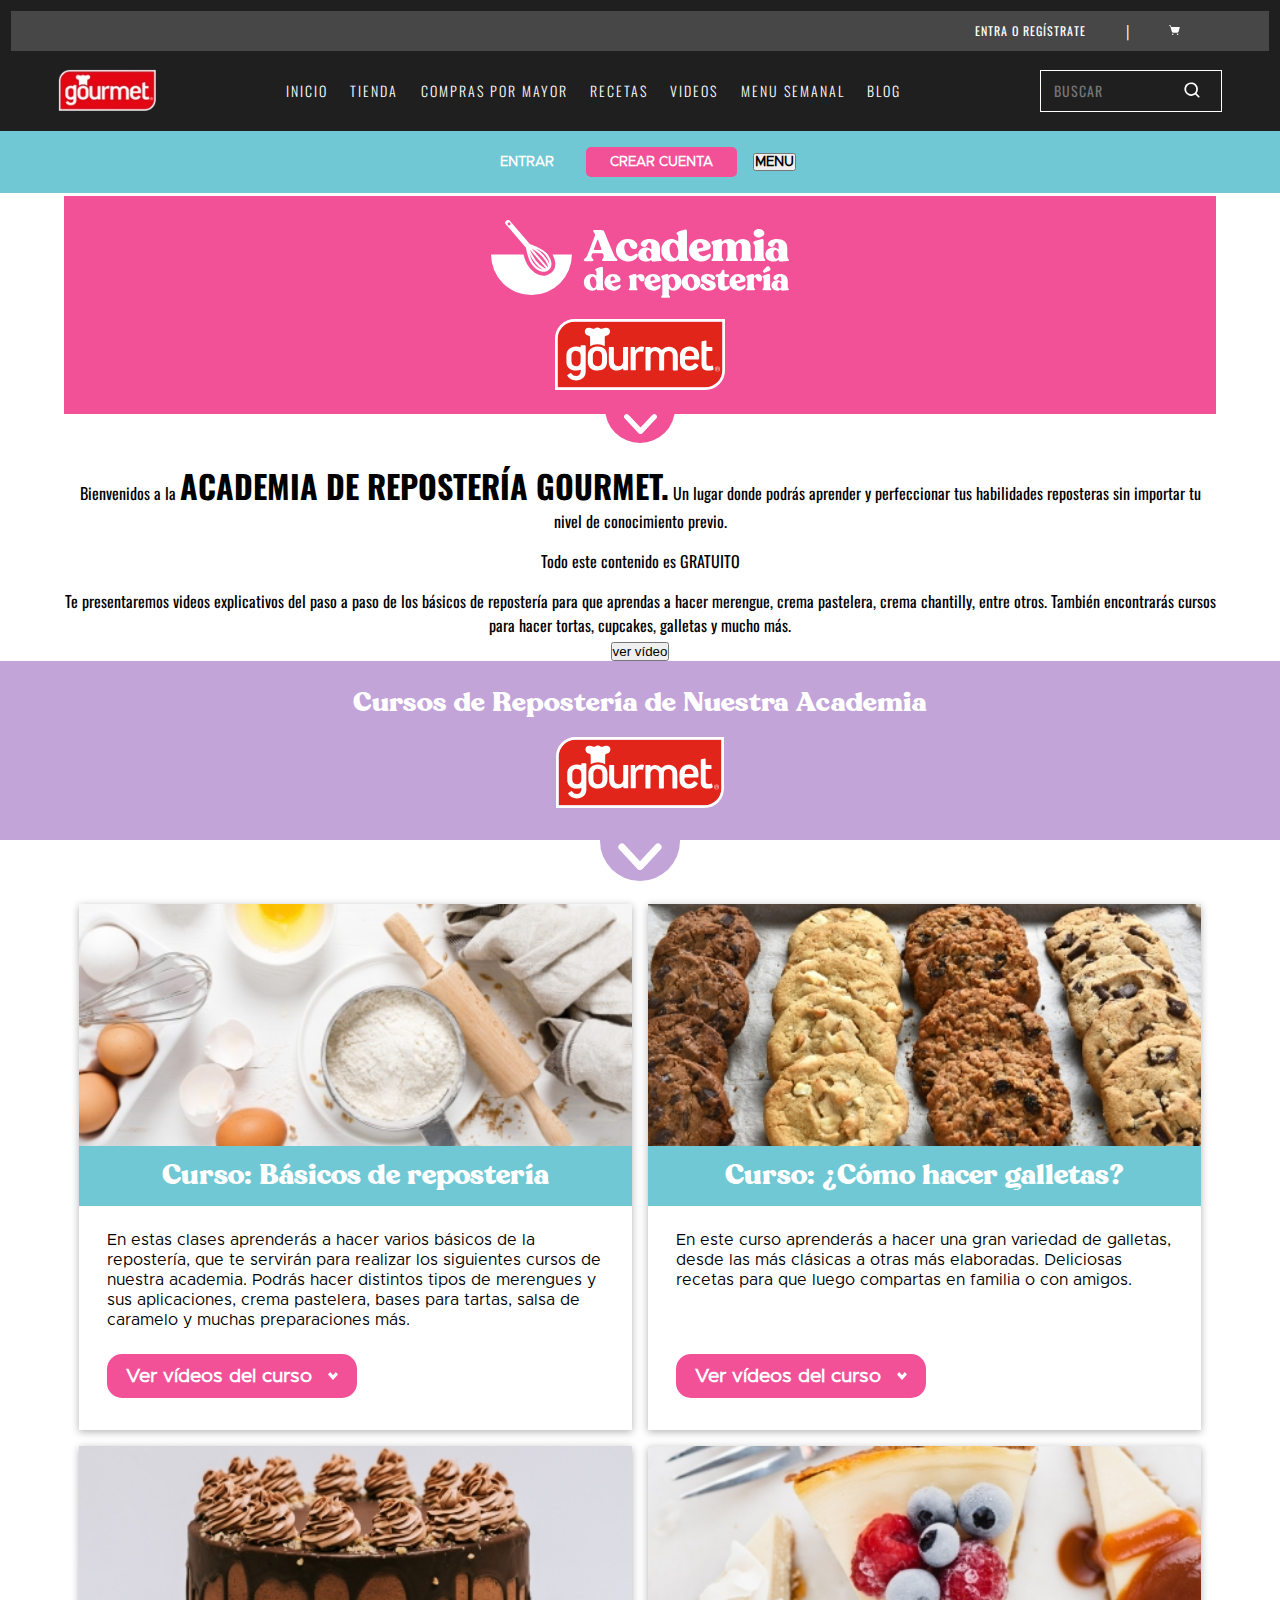
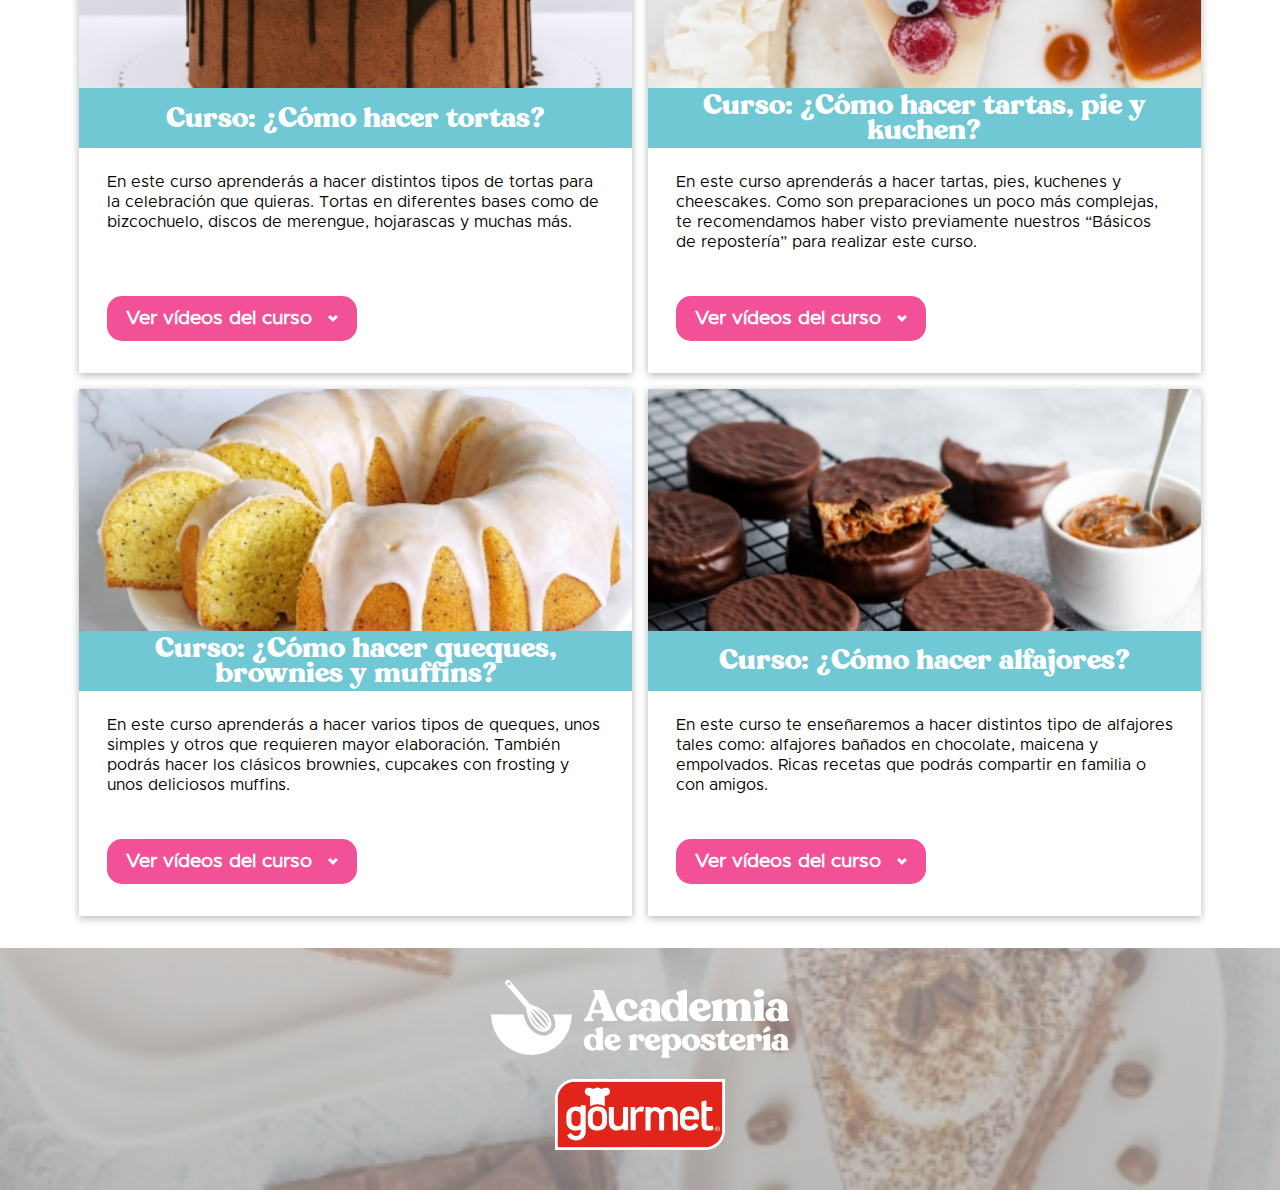
==== commit d2e6b079: "new button 'menu'" ====
--- a/index.html
+++ b/index.html
@@ -913,14 +913,13 @@
   </header>
 
   <main class="academia-reposteria">
-    <section class="section--welcome">
+    <section class="welcome">
 
       <div class="container-banner">
         <div class="user-bar">
           <button type="button" class="go-login">Entrar</button>
           <button type="button" class="go-register">Crear cuenta</button>
-        </div>
-        <div class="banner">
+          <button type="button" class="go-menu">Menu</button>
         </div>
       </div>
 
@@ -930,19 +929,22 @@
             <img class="logo-academia" src="./assets/img/icon/logo-academia.svg" alt="Logo Academia Repostería">
             <img class="logo-gourmet" src="./assets/img/icon/Logo.svg" alt="Logo Gourmet">
           </div>
+          <div class="welcome-chevron">
+            <img src="./assets/img/icon/chevron-down-white.svg" alt="">
+          </div>
         </div>
 
         <div class="welcome-main-text">
           <div class="block-text">
-            <p class="text-bold">Bienvenidos a la </p>
-            <h1>ACADEMIA DE REPOSTERÍA <span class="text-bold">GOURMET. </span></h1>
+            <p>Bienvenidos a la </p>
+            <h1>ACADEMIA DE REPOSTERÍA GOURMET.</h1>
             <p>
               Un lugar donde podrás aprender y
               perfeccionar tus habilidades reposteras sin importar tu nivel de conocimiento previo.
             </p>
           </div>
           <div class="block-text">
-            <p class="dotted-text">Todo este contenido es <span class="pink-text">GRATUITO</span></p>
+            <p>Todo este contenido es GRATUITO</p>
           </div>
           <div class="block-text">
             <p>Te presentaremos videos explicativos del paso a paso de los básicos de repostería para que aprendas a
@@ -953,14 +955,11 @@
       </div>
 
       <div class="principal-video">
-        <button class="play-video">
-          <img src="./assets/img/icon/boton-de-play.svg" alt="play">
-        </button>
-        <button class="view-video" title="ver-video">Ver vídeo</button>
+        <button>ver vídeo</button>
       </div>
     </section>
 
-    <section class="section--courses">
+    <section class="courses">
 
       <div class="tag-main">
         <h2>Cursos de Repostería de Nuestra Academia</h2>
@@ -971,112 +970,52 @@
       </div>
 
       <div class="container-courses">
-        <ul class="container-courses-list">
-          <li class="container-card-courses" id="reposteria">
-            <div class="card-courses">
-              <img class="card-courses-img" src="./assets/img/banners/banner-reposteria.jpg" alt="banner reposteria">
-              <div class="card-courses-title">
+        <ul>
+          <li class="container-card-course" id="reposteria">
+            <div class="card-course">
+              <img class="card-course-img" src="./assets/img/banners/banner-reposteria.jpg" alt="banner reposteria">
+              <div class="card-course-title">
                 <h3>Curso: <span>Básicos de repostería</span></h3>
               </div>
-              <div class="card-courses-bottom">
-                <div class="card-courses-info">
-                  <p class="card-courses-bajada">
-                    En estas clases aprenderás a hacer varios básicos de la repostería,
-                    que te servirán para
+              <div class="card-course-bottom">
+                <div class="card-course-info">
+                  <p class="card-course-bajada">En estas clases aprenderás a hacer varios básicos de la repostería, que
+                    te
+                    servirán para
                     realizar los siguientes cursos de nuestra academia. Podrás hacer distintos tipos de merengues y sus
                     aplicaciones, crema pastelera, bases para tartas, salsa de caramelo y muchas preparaciones más.</p>
-                  <button class="card-courses-button">Ver vídeos del curso <img
+                  <button class="card-course-button">Ver vídeos del curso <img
                       src="./assets/img/icon/chevron-down-white-xs.svg" alt=""></button>
                 </div>
               </div>
             </div>
-            <ul class="card-courses-expand card-courses-expand-mb" id="reposteriaExpand">
-              <li class="card-single-course">
-                <div class="card-single-title">
-                  <p>Tipos de Merenge</p>
-                </div>
-                <div class="card-single-img">
-                  <img src="./assets/img/banners/banner-interior-example.jpg" alt="">
-                </div>
-                <div class="square-single-course">
-                  <a href="http://" target="_blank" rel="noopener noreferrer">Ver Curso</a>
-                </div>
-              </li>
-              <li class="card-single-course">
-                <div class="card-single-title">
-                  <p>Crema Pastelera</p>
-                </div>
-                <div class="card-single-img">
-                  <img src="./assets/img/banners/banner-interior-example.jpg" alt="">
-                </div>
-                <div class="square-single-course">
-                  <a href="http://" target="_blank" rel="noopener noreferrer">Ver Curso</a>
-                </div>
-              </li>
-              <li class="card-single-course">
-                <div class="card-single-title">
-                  <p>Crema Chantilly</p>
-                </div>
-                <div class="card-single-img">
-                  <img src="./assets/img/banners/banner-interior-example.jpg" alt="">
-                </div>
-                <div class="square-single-course">
-                  <a href="http://" target="_blank" rel="noopener noreferrer">Ver Curso</a>
-                </div>
-              </li>
-              <li class="card-single-course">
-                <div class="card-single-title">
-                  <p>Ganache</p>
-                </div>
-                <div class="card-single-img">
-                  <img src="./assets/img/banners/banner-interior-example.jpg" alt="">
-                </div>
-                <div class="square-single-course">
-                  <a href="http://" target="_blank" rel="noopener noreferrer">Ver Curso</a>
-                </div>
-              </li>
-              <li class="card-single-course">
-                <div class="card-single-title">
-                  <p>Frosting</p>
-                </div>
-                <div class="card-single-img">
-                  <img src="./assets/img/banners/banner-interior-example.jpg" alt="">
-                </div>
-                <div class="square-single-course">
-                  <a href="http://" target="_blank" rel="noopener noreferrer">Ver Curso</a>
-                </div>
-              </li>
-              <li class="card-single-course">
-                <div class="card-single-title">
-                  <p>Masa para Pie y Tartas</p>
-                </div>
-                <div class="card-single-img">
-                  <img src="./assets/img/banners/banner-interior-example.jpg" alt="">
-                </div>
-                <div class="square-single-course">
-                  <a href="http://" target="_blank" rel="noopener noreferrer">Ver Curso</a>
-                </div>
-              </li>
+            <ul class="card-course-expand">
+              <li><a href="http://" target="_blank" rel="noopener noreferrer"></a></li>
+              <li><a href="http://" target="_blank" rel="noopener noreferrer"></a></li>
+              <li><a href="http://" target="_blank" rel="noopener noreferrer"></a></li>
+              <li><a href="http://" target="_blank" rel="noopener noreferrer"></a></li>
+              <li><a href="http://" target="_blank" rel="noopener noreferrer"></a></li>
+              <li><a href="http://" target="_blank" rel="noopener noreferrer"></a></li>
             </ul>
           </li>
-          <li class="container-card-courses" id="galletas">
-            <div class="card-courses">
-              <img class="card-courses-img" src="./assets/img/banners/banner-galletas.jpg" alt="banner galletas">
-              <div class="card-courses-title">
+          <li class="container-card-course" id="galletas">
+            <div class="card-course">
+              <img class="card-course-img" src="./assets/img/banners/banner-galletas.jpg" alt="banner galletas">
+              <div class="card-course-title">
                 <h3>Curso: <span>¿Cómo hacer galletas?</span></h3>
               </div>
-              <div class="card-courses-bottom">
-                <div class="card-courses-info">
-                  <p class="card-courses-bajada">En este curso aprenderás a hacer una gran variedad de galletas, desde
+              <div class="card-course-bottom">
+                <div class="card-course-info">
+                  <p class="card-course-bajada">En este curso aprenderás a hacer una gran variedad de galletas, desde
                     las
                     más clásicas a otras más elaboradas. Deliciosas recetas para que luego compartas en familia o con
                     amigos.</p>
-                  <button class="card-courses-button">Ver vídeos del curso <img
+                  <button class="card-course-button">Ver vídeos del curso <img
                       src="./assets/img/icon/chevron-down-white-xs.svg" alt=""></button>
                 </div>
               </div>
             </div>
-            <ul class="card-courses-expand">
+            <ul class="card-course-expand">
               <li><a href="http://" target="_blank" rel="noopener noreferrer"></a></li>
               <li><a href="http://" target="_blank" rel="noopener noreferrer"></a></li>
               <li><a href="http://" target="_blank" rel="noopener noreferrer"></a></li>
@@ -1085,91 +1024,23 @@
               <li><a href="http://" target="_blank" rel="noopener noreferrer"></a></li>
             </ul>
           </li>
-          <ul class="card-courses-expand card-courses-expand-desk" id="reposteriaExpand">
-            <li class="card-single-course">
-              <div class="card-single-title">
-                <p>Tipos de Merenge</p>
-              </div>
-              <div class="card-single-img">
-                <img src="./assets/img/banners/banner-interior-example.jpg" alt="">
-              </div>
-              <div class="square-single-course">
-                <a href="http://" target="_blank" rel="noopener noreferrer">Ver Curso</a>
-              </div>
-            </li>
-            <li class="card-single-course">
-              <div class="card-single-title">
-                <p>Crema Pastelera</p>
-              </div>
-              <div class="card-single-img">
-                <img src="./assets/img/banners/banner-interior-example.jpg" alt="">
-              </div>
-              <div class="square-single-course">
-                <a href="http://" target="_blank" rel="noopener noreferrer">Ver Curso</a>
-              </div>
-            </li>
-            <li class="card-single-course">
-              <div class="card-single-title">
-                <p>Crema Chantilly</p>
-              </div>
-              <div class="card-single-img">
-                <img src="./assets/img/banners/banner-interior-example.jpg" alt="">
-              </div>
-              <div class="square-single-course">
-                <a href="http://" target="_blank" rel="noopener noreferrer">Ver Curso</a>
-              </div>
-            </li>
-            <li class="card-single-course">
-              <div class="card-single-title">
-                <p>Ganache</p>
-              </div>
-              <div class="card-single-img">
-                <img src="./assets/img/banners/banner-interior-example.jpg" alt="">
-              </div>
-              <div class="square-single-course">
-                <a href="http://" target="_blank" rel="noopener noreferrer">Ver Curso</a>
-              </div>
-            </li>
-            <li class="card-single-course">
-              <div class="card-single-title">
-                <p>Frosting</p>
-              </div>
-              <div class="card-single-img">
-                <img src="./assets/img/banners/banner-interior-example.jpg" alt="">
-              </div>
-              <div class="square-single-course">
-                <a href="http://" target="_blank" rel="noopener noreferrer">Ver Curso</a>
-              </div>
-            </li>
-            <li class="card-single-course">
-              <div class="card-single-title">
-                <p>Masa para Pie y Tartas</p>
-              </div>
-              <div class="card-single-img">
-                <img src="./assets/img/banners/banner-interior-example.jpg" alt="">
-              </div>
-              <div class="square-single-course">
-                <a href="http://" target="_blank" rel="noopener noreferrer">Ver Curso</a>
-              </div>
-            </li>
-          </ul>
-          <li class="container-card-courses" id="tortas">
-            <div class="card-courses">
-              <img class="card-courses-img" src="./assets/img/banners/banner-tortas.jpg" alt="banner tortas">
-              <div class="card-courses-title">
+          <li class="container-card-course" id="tortas">
+            <div class="card-course">
+              <img class="card-course-img" src="./assets/img/banners/banner-tortas.jpg" alt="banner tortas">
+              <div class="card-course-title">
                 <h3>Curso: <span>¿Cómo hacer tortas?</span></h3>
               </div>
-              <div class="card-courses-bottom">
-                <div class="card-courses-info">
-                  <p class="card-courses-bajada">En este curso aprenderás a hacer distintos tipos de tortas para la
+              <div class="card-course-bottom">
+                <div class="card-course-info">
+                  <p class="card-course-bajada">En este curso aprenderás a hacer distintos tipos de tortas para la
                     celebración que quieras. Tortas en diferentes bases como de bizcochuelo, discos de merengue,
                     hojarascas y muchas más.</p>
-                  <button class="card-courses-button">Ver vídeos del curso <img
+                  <button class="card-course-button">Ver vídeos del curso <img
                       src="./assets/img/icon/chevron-down-white-xs.svg" alt=""></button>
                 </div>
               </div>
             </div>
-            <ul class="card-courses-expand">
+            <ul class="card-course-expand">
               <li><a href="http://" target="_blank" rel="noopener noreferrer"></a></li>
               <li><a href="http://" target="_blank" rel="noopener noreferrer"></a></li>
               <li><a href="http://" target="_blank" rel="noopener noreferrer"></a></li>
@@ -1178,27 +1049,27 @@
               <li><a href="http://" target="_blank" rel="noopener noreferrer"></a></li>
             </ul>
           </li>
-          <li class="container-card-courses" id="tartas">
-            <div class="card-courses">
-              <img class="card-courses-img" src="./assets/img/banners/banner-tartas.jpg" alt="banner tartas">
-              <div class="card-courses-title">
+          <li class="container-card-course" id="tartas">
+            <div class="card-course">
+              <img class="card-course-img" src="./assets/img/banners/banner-tartas.jpg" alt="banner tartas">
+              <div class="card-course-title">
                 <h3>Curso:
                   <span>¿Cómo hacer tartas, pie y kuchen?</span>
                 </h3>
               </div>
-              <div class="card-courses-bottom">
-                <div class="card-courses-info">
-                  <p class="card-courses-bajada">En este curso aprenderás a hacer tartas, pies, kuchenes y cheescakes.
+              <div class="card-course-bottom">
+                <div class="card-course-info">
+                  <p class="card-course-bajada">En este curso aprenderás a hacer tartas, pies, kuchenes y cheescakes.
                     Como
                     son preparaciones un poco más complejas, te recomendamos haber visto previamente nuestros “Básicos
                     de
                     repostería” para realizar este curso.</p>
-                  <button class="card-courses-button">Ver vídeos del curso <img
+                  <button class="card-course-button">Ver vídeos del curso <img
                       src="./assets/img/icon/chevron-down-white-xs.svg" alt=""></button>
                 </div>
               </div>
             </div>
-            <ul class="card-courses-expand">
+            <ul class="card-course-expand">
               <li><a href="http://" target="_blank" rel="noopener noreferrer"></a></li>
               <li><a href="http://" target="_blank" rel="noopener noreferrer"></a></li>
               <li><a href="http://" target="_blank" rel="noopener noreferrer"></a></li>
@@ -1207,25 +1078,24 @@
               <li><a href="http://" target="_blank" rel="noopener noreferrer"></a></li>
             </ul>
           </li>
-          <li class="container-card-courses" id="queques">
-            <div class="card-courses">
-              <img class="card-courses-img" src="./assets/img/banners/banner-queques.jpg" alt="banner queques">
-              <div class="card-courses-title">
+          <li class="container-card-course" id="queques">
+            <div class="card-course">
+              <img class="card-course-img" src="./assets/img/banners/banner-queques.jpg" alt="banner queques">
+              <div class="card-course-title">
                 <h3>Curso: <span>¿Cómo hacer queques,
                     brownies y muffins?</span></h3>
               </div>
-              <div class="card-courses-bottom">
-                <div class="card-courses-info">
-                  <p class="card-courses-bajada">En este curso aprenderás a hacer varios tipos de queques, unos simples
-                    y
+              <div class="card-course-bottom">
+                <div class="card-course-info">
+                  <p class="card-course-bajada">En este curso aprenderás a hacer varios tipos de queques, unos simples y
                     otros que requieren mayor elaboración. También podrás hacer los clásicos brownies, cupcakes con
                     frosting y unos deliciosos muffins.</p>
-                  <button class="card-courses-button">Ver vídeos del curso <img
+                  <button class="card-course-button">Ver vídeos del curso <img
                       src="./assets/img/icon/chevron-down-white-xs.svg" alt=""></button>
                 </div>
               </div>
             </div>
-            <ul class="card-courses-expand">
+            <ul class="card-course-expand">
               <li><a href="http://" target="_blank" rel="noopener noreferrer"></a></li>
               <li><a href="http://" target="_blank" rel="noopener noreferrer"></a></li>
               <li><a href="http://" target="_blank" rel="noopener noreferrer"></a></li>
@@ -1234,23 +1104,23 @@
               <li><a href="http://" target="_blank" rel="noopener noreferrer"></a></li>
             </ul>
           </li>
-          <li class="container-card-courses" id="alfajores">
-            <div class="card-courses">
-              <img class="card-courses-img" src="./assets/img/banners/banner-alfajores.jpg" alt="banner alfajores">
-              <div class="card-courses-title">
+          <li class="container-card-course" id="alfajores">
+            <div class="card-course">
+              <img class="card-course-img" src="./assets/img/banners/banner-alfajores.jpg" alt="banner alfajores">
+              <div class="card-course-title">
                 <h3>Curso: <span>¿Cómo hacer alfajores?</span></h3>
               </div>
-              <div class="card-courses-bottom">
-                <div class="card-courses-info">
-                  <p class="card-courses-bajada">En este curso te enseñaremos a hacer distintos tipo de alfajores tales
+              <div class="card-course-bottom">
+                <div class="card-course-info">
+                  <p class="card-course-bajada">En este curso te enseñaremos a hacer distintos tipo de alfajores tales
                     como: alfajores bañados en chocolate, maicena y empolvados. Ricas recetas que podrás compartir en
                     familia o con amigos.</p>
-                  <button class="card-courses-button">Ver vídeos del curso <img
+                  <button class="card-course-button">Ver vídeos del curso <img
                       src="./assets/img/icon/chevron-down-white-xs.svg" alt=""></button>
                 </div>
               </div>
             </div>
-            <ul class="card-courses-expand">
+            <ul class="card-course-expand">
               <li><a href="http://" target="_blank" rel="noopener noreferrer"></a></li>
               <li><a href="http://" target="_blank" rel="noopener noreferrer"></a></li>
               <li><a href="http://" target="_blank" rel="noopener noreferrer"></a></li>
--- a/style.css
+++ b/style.css
@@ -13,7 +13,6 @@
 body {
   margin: 0;
   font-family: "Oswald", sans-serif;
-  background-color: #f7f7f7;
 }
 
 ::-webkit-scrollbar {
@@ -48,7 +47,6 @@
   align-items: center;
   width: 100%;
   background-color: #1f1f1f;
-  z-index: 10;
 }
 
 .header .top .top-desk {
@@ -491,42 +489,41 @@
   list-style: none;
 }
 
-.section--welcome {
-  display: flex;
-  flex-direction: column;
-  justify-content: center;
-  align-items: center;
-  margin-bottom: 0.5rem;
-}
-
-.section--welcome .container-banner {
-  width: 100%;
-}
-
-.section--welcome .container-banner .user-bar {
+.welcome {
+  display: flex;
+  flex-direction: column;
+  justify-content: center;
+  align-items: center;
+}
+
+.welcome .container-banner {
+  width: 100%;
+}
+
+.welcome .container-banner .user-bar {
   background-color: #70c8d4;
   width: 100%;
-  height: 70px;
   display: flex;
   justify-content: center;
   align-items: center;
   gap: 1rem;
-}
-
-.section--welcome .container-banner .user-bar button {
+  padding: 1rem 0;
+}
+
+.welcome .container-banner .user-bar button {
   font-family: "Metropolis";
   text-transform: uppercase;
   font-weight: 700;
 }
 
-.section--welcome .container-banner .user-bar .go-login {
+.welcome .container-banner .user-bar .go-login {
   border: 0;
   background-color: transparent;
   color: white;
   padding: 0.5rem 1rem;
 }
 
-.section--welcome .container-banner .user-bar .go-register {
+.welcome .container-banner .user-bar .go-register {
   border: 0;
   background-color: #f25198;
   color: white;
@@ -534,38 +531,21 @@
   border-radius: 5px;
 }
 
-.section--welcome .container-banner .banner {
-  height: 240px;
-  background-image: url("./assets/img/banners/banner-principal.jpg");
-  background-position: center;
-  background-size: cover;
-  background-repeat: no-repeat;
-}
-
 .container-welcome-top {
-  margin-top: -6rem;
   position: relative;
+  border-top: 3px solid white;
   width: 90%;
-  display: flex;
-  flex-direction: column;
-  justify-content: center;
-  align-items: center;
-  z-index: 1;
 }
 
 .welcome-top-content {
   position: relative;
   background-color: #f25198;
-  border-top: 3px solid white;
   color: white;
   display: flex;
   flex-direction: column;
   justify-content: center;
   align-items: center;
   padding: 1.5rem 0;
-  max-width: 670px;
-  width: 100%;
-  max-height: 290px;
 }
 
 .welcome-top-img {
@@ -573,103 +553,41 @@
   flex-direction: column;
   justify-content: center;
   align-items: center;
+}
+
+.welcome-chevron {
+  position: absolute;
+  top: 95%;
+  background-color: #f25198;
+  height: 40px;
+  width: 70px;
+  border-radius: 0 0 150px 150px;
+  display: flex;
+  justify-content: center;
+  align-items: center;
+  z-index: 1;
+}
+
+.welcome-chevron img {
+  width: 50%;
+}
+
+.welcome-main-text {
+  padding-top: 3rem;
+  display: flex;
+  flex-direction: column;
+  justify-content: center;
+  align-items: center;
+  text-align: center;
   gap: 1rem;
-  padding: 0 1rem;
-  width: 100%;
-}
-
-.welcome-top-img .logo-academia {
-  max-width: 480px;
-}
-
-.welcome-top-img .logo-gourmet {
-  width: 50%;
-  max-width: 180px;
-  position: absolute;
-  top: 100%;
-  transform: translateY(-50%);
-}
-
-.welcome-main-text {
-  padding: 3rem 0 2rem;
-  display: flex;
-  flex-direction: column;
-  justify-content: center;
-  align-items: center;
-  text-align: center;
-  gap: 0.5rem;
-  color: #707070;
-  width: 100%;
-  background-color: white;
-  box-shadow: 0px 2px 10px rgba(0, 0, 0, 0.2);
-}
-
-.welcome-main-text .block-text {
-  width: 90%;
-}
-
-.welcome-main-text .block-text .text-bold {
-  font-weight: 700;
-  color: #707070;
-}
-
-.welcome-main-text .block-text .dotted-text {
-  padding: 0 1rem;
-  border: 3px dotted #f25198;
-}
-
-.welcome-main-text .pink-text {
-  font-weight: 700;
-  color: #f25198;
 }
 
 .welcome-main-text .block-text p,
 .welcome-main-text .block-text h1 {
   display: inline;
-  font-size: 1.1rem;
-}
-
-.welcome-main-text .block-text h1 {
-  color: #f25198;
-}
-
-.section--welcome .principal-video {
-  width: 100%;
-  height: 370px;
-  background-image: url("./assets/img/banners/video-preview.jpg");
-  background-size: cover;
-  background-repeat: no-repeat;
-  background-position: top center;
-  display: flex;
-  flex-direction: column;
-  justify-content: center;
-  align-items: center;
-  gap: 2rem;
-}
-
-.section--welcome .principal-video .play-video {
-  border: 0;
-  background-color: transparent;
-  width: 100px;
-  height: fit-content;
-}
-
-.section--welcome .principal-video .play-video img {
-  width: 100%;
-  height: auto;
-}
-
-.section--welcome .principal-video .view-video {
-  border: 0;
-  background-color: #f25198;
-  color: white;
-  font-size: 1.3rem;
-  font-weight: 700;
-  padding: 0.8rem 5rem;
-  border-radius: 5px;
-}
-
-.section--courses .tag-main {
+}
+
+.tag-main {
   position: relative;
   background-color: #c3a4d9;
   color: white;
@@ -677,13 +595,14 @@
   flex-direction: column;
   justify-content: center;
   align-items: center;
-  padding: 1.5rem 1rem;
+  padding: 1.5rem 0;
 }
 
 .tag-main h2 {
   font-family: "NT", sans-serif;
   text-align: center;
   font-size: 1.7rem;
+  width: 85%;
 }
 
 .tag-main-logo {
@@ -714,7 +633,7 @@
   align-items: center;
 }
 
-.container-courses-list {
+.container-courses ul {
   display: flex;
   flex-direction: column;
   justify-content: center;
@@ -723,11 +642,11 @@
   flex-wrap: wrap;
 }
 
-.container-card-courses {
-  width: 100%;
-}
-
-.container-courses .card-courses {
+.container-card-course {
+  width: 100%;
+}
+
+.container-courses .card-course {
   display: flex;
   flex-direction: column;
   justify-content: center;
@@ -735,13 +654,13 @@
   box-shadow: 0px 2px 8px rgba(0, 0, 0, 0.3);
 }
 
-.container-courses .card-courses .card-courses-img {
+.container-courses .card-course .card-course-img {
   width: 100%;
   max-height: 242px;
   object-fit: cover;
 }
 
-.card-courses .card-courses-bottom {
+.card-course .card-course-bottom {
   display: flex;
   justify-content: center;
   align-items: center;
@@ -750,7 +669,7 @@
   padding-bottom: 2rem;
 }
 
-.container-courses .card-courses .card-courses-title {
+.container-courses .card-course .card-course-title {
   font-family: "NT";
   font-weight: 700;
   font-size: 1.5rem;
@@ -765,13 +684,12 @@
   align-items: center;
 }
 
-.container-courses .card-courses .card-courses-title h3 {
+.container-courses .card-course .card-course-title h3 {
   display: inline-block;
   width: 100%;
-  padding: 0.5rem;
-}
-
-.card-courses-info {
+}
+
+.card-course-info {
   width: 80%;
   display: flex;
   flex-direction: column;
@@ -779,7 +697,7 @@
   align-items: flex-start;
 }
 
-.container-courses .card-courses .card-courses-info .card-courses-bajada {
+.container-courses .card-course .card-course-info .card-course-bajada {
   font-family: "Metropolis";
   font-weight: 300;
   width: 100%;
@@ -787,7 +705,7 @@
   line-height: 20px;
 }
 
-.container-courses .card-courses .card-courses-info .card-courses-button {
+.container-courses .card-course .card-course-info .card-course-button {
   border: 0;
   background-color: #f25198;
   color: white;
@@ -802,110 +720,27 @@
   gap: 1rem;
 }
 
-.container-courses .card-courses .card-courses-info .card-courses-button img {
+.container-courses .card-course .card-course-info .card-course-button img {
   width: 10px;
   height: fit-content;
 }
 
-.container-courses .card-courses-expand-desk {
+.container-courses .card-course-expand {
   display: none;
-  flex-wrap: wrap;
-  flex-direction: row;
+}
+
+/* Expand card course */
+.card-course .card-course-expand {
   background-color: #f4accb;
   color: white;
-  padding: 1rem;
-  gap: 1rem;
-  margin-top: -2rem;
-}
-
-/* Expand card course */
-
-.container-card-courses .card-courses-expand-mb {
-  display: none;
-}
-
-.container-card-courses .card-courses-expand .card-single-course {
-  position: relative;
-  display: flex;
-  flex-direction: column;
-  justify-content: center;
-  align-items: center;
-  width: 80%;
-  margin: auto;
-}
-
-.card-courses-expand .card-single-course .card-single-title {
-  width: 100%;
-  height: 50px;
-  background-color: #0ec3e4;
-  display: flex;
-  justify-content: center;
-  align-items: center;
-  font-family: "Metropolis";
-  font-weight: 700;
-  font-size: 1.2rem;
-}
-
-.card-courses-expand .card-single-course .card-single-title p {
-  color: white;
-  position: relative;
-  top: 10%;
-}
-
-.card-courses-expand .card-single-course .card-single-img {
-  width: 100%;
-}
-
-.card-courses-expand .card-single-course .card-single-img img {
-  width: 100%;
-  object-fit: cover;
-}
-
-.card-courses-expand .card-single-course .square-single-course {
-  position: absolute;
-  width: 90%;
-  height: 90%;
-  border: 1px solid white;
-  display: flex;
-  justify-content: center;
-  align-items: flex-end;
-  padding-bottom: 1rem;
-}
-
-.card-courses-expand .card-single-course .square-single-course a {
-  text-decoration: none;
-  background-color: #f25198;
-  border: 1px solid white;
-  color: white;
-  padding: 0.3rem 1.5rem;
-  border-radius: 10px;
-  font-family: "Metropolis";
-  font-weight: 700;
-}
-
-/* Expand card course active */
-
-.active.container-card-courses .card-courses-expand-mb {
-  display: flex;
-  flex-direction: column;
-  justify-content: center;
-  align-items: center;
-  gap: 1rem;
-}
-
-.active.container-card-courses .card-courses-expand {
+}
+
+.active.card-course .card-course-bottom {
   background-color: #f4accb;
   color: white;
-  padding-bottom: 1rem;
-}
-
-.active.container-card-courses .card-courses {
-  box-shadow: none;
-}
-
-.active.container-card-courses .card-courses-bottom {
-  background-color: #f4accb;
-  color: white;
+}
+
+.active.card-course .card-course-expand {
 }
 
 .banner-bottom {
@@ -926,104 +761,46 @@
   flex-direction: column;
   justify-content: center;
   align-items: center;
-  width: 90%;
 }
 
 .logo-academia {
   width: 100%;
   max-width: 330px;
-  height: auto;
 }
 
 .logo-gourmet {
   width: 100%;
   max-width: 170px;
-  height: auto;
-}
-
-.banner-bottom-content .logo-academia {
-  position: relative;
-  bottom: -0.8rem;
 }
 
 @media (min-width: 768px) {
-  .section--welcome .container-banner .user-bar button {
-    font-size: 1.2rem;
-  }
-
-  .section--welcome .container-banner .user-bar .go-login {
-    padding: 0.8rem 1rem;
-  }
-
-  .section--welcome .container-banner .user-bar .go-register {
-    padding: 0.8rem 2rem;
-    border-radius: 10px;
-  }
-
-  .welcome-top-content {
-    border-top: 7px solid white;
-    width: 80%;
-  }
-
-  .welcome-main-text {
-    margin: 3rem 0 2rem;
-    box-shadow: none;
-  }
-
-  .container-courses-list {
+  .container-courses ul {
     flex-direction: row;
     align-items: flex-start;
-    justify-content: space-between;
-    gap: 2rem;
+    justify-content: center;
+    gap: 1rem;
     column-gap: 1rem;
     width: 90%;
   }
 
-  .container-card-courses {
+  .container-card-course {
     width: 48%;
   }
 
-  .container-courses .card-courses .card-courses-title {
+  .container-courses .card-course .card-course-title {
     min-height: 14vh;
   }
 
-  .container-courses .card-courses .card-courses-title h3 {
-    padding: 0;
-  }
-
-  .container-courses .card-courses .card-courses-title span {
+  .container-courses .card-course .card-course-title span {
     width: 100%;
   }
 
-  .card-courses-info {
+  .card-course-info {
     width: 90%;
   }
 
-  .container-courses .card-courses .card-courses-info .card-courses-bajada {
+  .container-courses .card-course .card-course-info .card-course-bajada {
     min-height: 208px;
-  }
-
-  .active.container-card-courses .card-courses-expand-mb {
-    display: none;
-  }
-
-  .active.container-card-courses ~ .card-courses-expand-desk {
-    display: flex;
-  }
-
-  .container-courses .card-courses-expand-desk li.card-single-course {
-    width: 31.5%;
-    position: relative;
-    display: flex;
-    flex-direction: column;
-    justify-content: center;
-    align-items: center;
-    margin: auto;
-  }
-
-  .banner-bottom-content {
-    flex-direction: row;
-    gap: 1.5rem;
   }
 }
 
@@ -1051,66 +828,23 @@
 
   /* Aquí empiezan los estilos del landing */
 
-  .section--welcome .container-banner .user-bar {
-    height: 80px;
-    justify-content: flex-end;
-    padding: 0 4rem;
-  }
-
-  .section--welcome .container-banner .banner {
-    height: 320px;
-  }
-
-  .section--courses .tag-main {
-    flex-direction: row;
-    gap: 1rem;
-  }
-
-  .tag-main-logo {
-    margin: 0;
-    max-width: 200px;
-  }
-
-  .tag-main h2 {
-    font-size: 2rem;
-  }
-
-  .welcome-main-text .block-text {
-    width: 85%;
-  }
-
-  .welcome-main-text .block-text p,
-  .welcome-main-text .block-text h1 {
-    font-size: 1.5rem;
-  }
-
-  .container-courses .card-courses .card-courses-title {
+  .container-courses .card-course .card-course-title {
     min-height: 60px;
   }
 
-  .container-courses .card-courses .card-courses-info .card-courses-bajada {
+  .container-courses .card-course .card-course-info .card-course-bajada {
     min-height: 168px;
   }
 }
 
 @media (min-width: 1200px) {
-  .container-courses .card-courses .card-courses-info .card-courses-bajada {
+  .container-courses .card-course .card-course-info .card-course-bajada {
     min-height: 148px;
   }
 }
 
-@media (min-width: 1440px) {
-  .section--courses .tag-main {
-    height: 180px;
-  }
-
-  .tag-main h2 {
-    font-size: 3rem;
-  }
-}
-
 @media (min-width: 1455px) {
-  .container-courses .card-courses .card-courses-info .card-courses-bajada {
+  .container-courses .card-course .card-course-info .card-course-bajada {
     min-height: 128px;
   }
 }
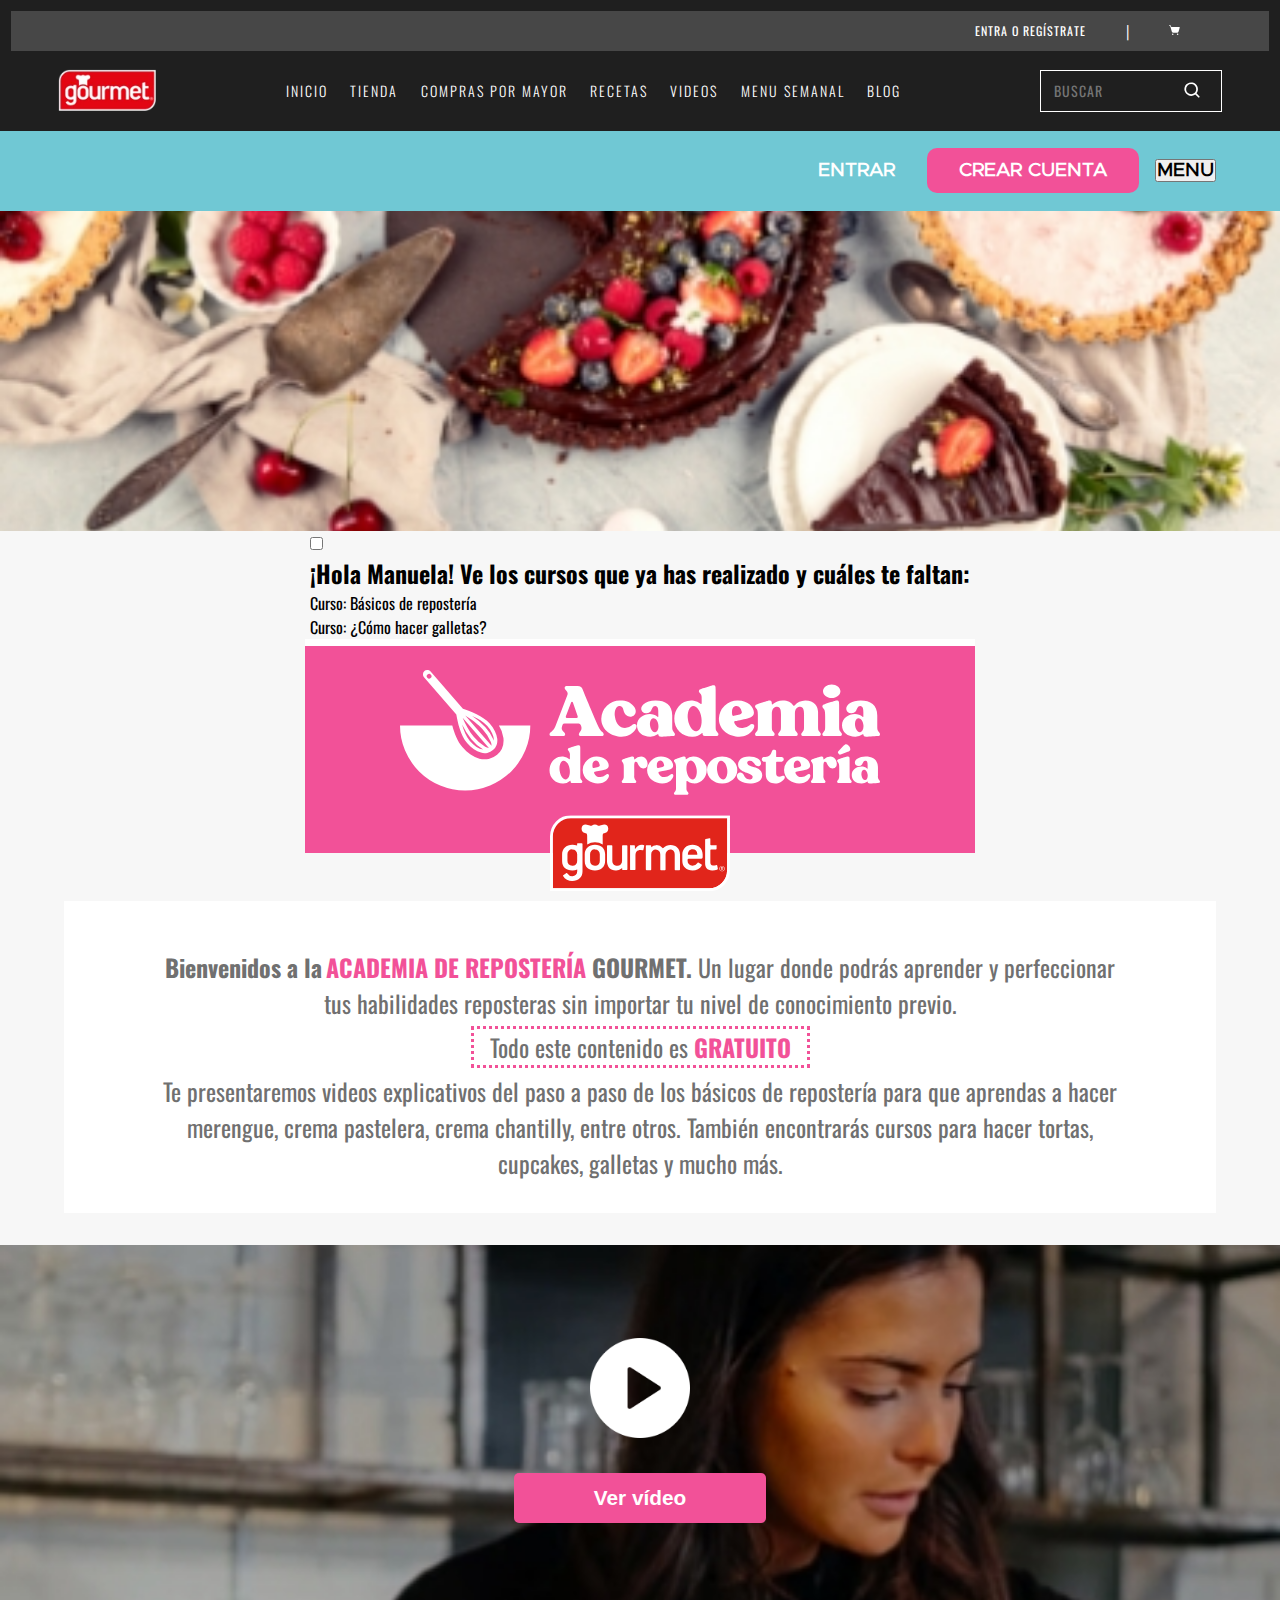
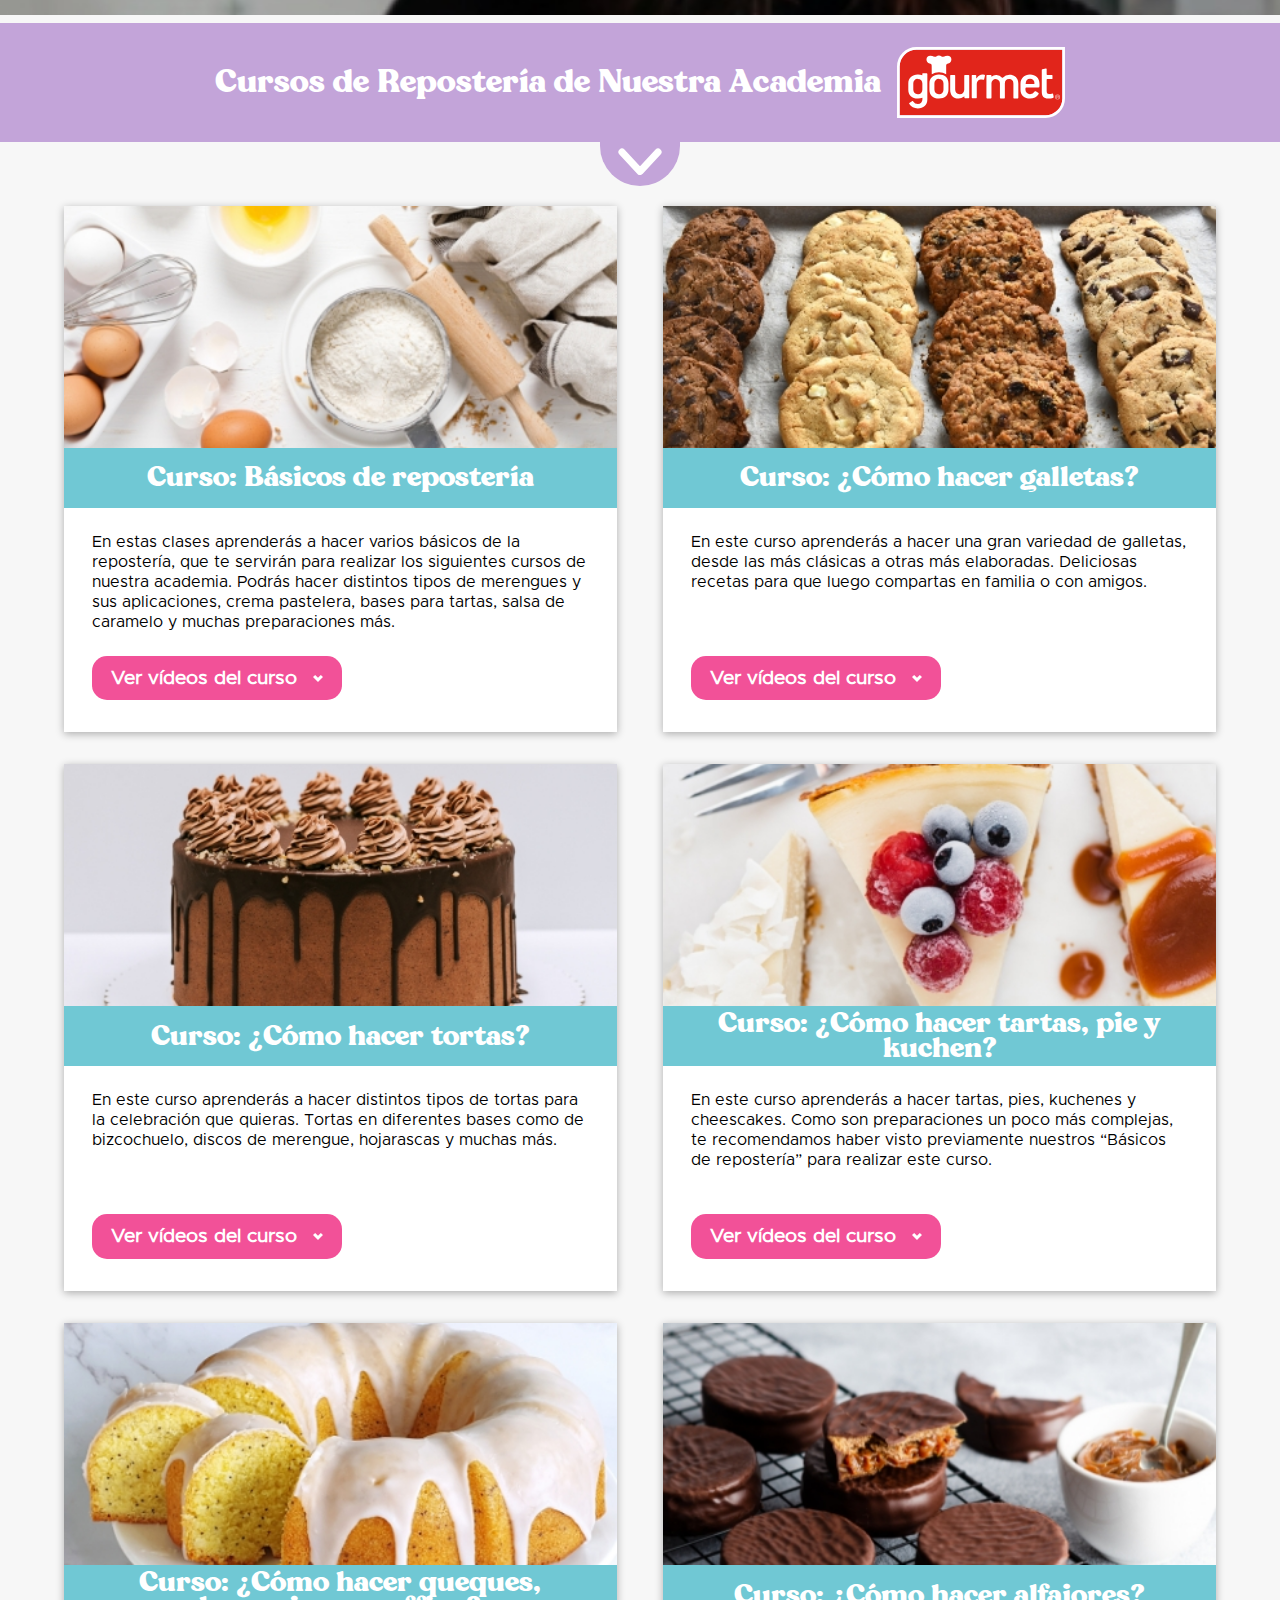
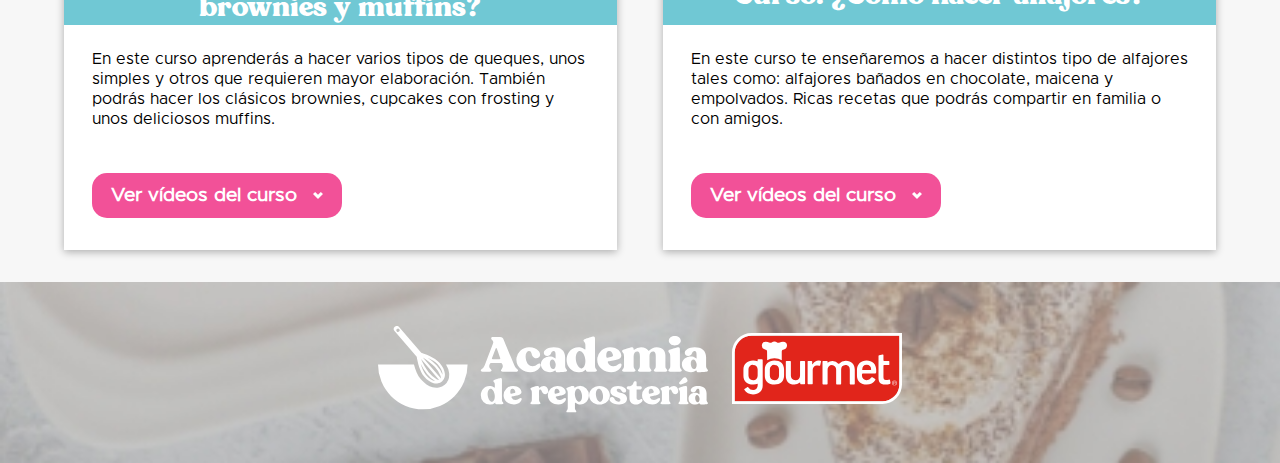
==== commit 102aaa94: "add menu 'Registered User Courses'" ====
--- a/index.html
+++ b/index.html
@@ -1,17 +1,16 @@
 <!DOCTYPE html>
 <html lang="es">
+  <head>
+    <meta charset="UTF-8" />
+    <meta http-equiv="X-UA-Compatible" content="IE=edge" />
+    <meta name="viewport" content="width=device-width, initial-scale=1.0" />
+    <link rel="stylesheet" href="./style.css" />
+    <script defer src="./main.js"></script>
+    <title>Academia Repostería | Gourmet</title>
+  </head>
 
-<head>
-  <meta charset="UTF-8">
-  <meta http-equiv="X-UA-Compatible" content="IE=edge">
-  <meta name="viewport" content="width=device-width, initial-scale=1.0">
-  <link rel="stylesheet" href="./style.css">
-  <script defer src="./main.js"></script>
-  <title>Academia Repostería | Gourmet</title>
-</head>
-
-<body>
-  <!-- <div class="login-modal">
+  <body>
+    <!-- <div class="login-modal">
     <button class="close-login-modal">
       X
     </button>
@@ -69,725 +68,941 @@
   </div>
   </div> -->
 
-  <header class="header">
-    <div class="top">
-      <div class="top-desk">
-        <div class="wrap-top-desk">
-          <button>Entra o regístrate</button>
-          <span>|</span>
-          <button>
-            <svg id="Flat" xmlns="http://www.w3.org/2000/svg" viewBox="0 0 256 256" height="48" width="48">
-              <path
-                d="M200,216a16,16,0,1,1-16-16A16.00016,16.00016,0,0,1,200,216ZM80,200a16,16,0,1,0,16,16A16.00016,16.00016,0,0,0,80,200ZM228.10059,67.18262A7.99866,7.99866,0,0,0,221.71387,64H48.32031L40.207,35.604A16.06984,16.06984,0,0,0,24.82227,24H8A8,8,0,0,0,8,40H24.82227l9.73046,34.05469c.02637.09863.05372.19677.084.29443l26.35547,92.24365A24.10087,24.10087,0,0,0,84.06836,184h95.86328a24.101,24.101,0,0,0,23.07617-17.40674l26.39844-92.39551A8.00023,8.00023,0,0,0,228.10059,67.18262Z"
-                fill="#ffffff"></path>
-            </svg>
-          </button>
+    <header class="header">
+      <div class="top">
+        <div class="top-desk">
+          <div class="wrap-top-desk">
+            <button>Entra o regístrate</button>
+            <span>|</span>
+            <button>
+              <svg
+                id="Flat"
+                xmlns="http://www.w3.org/2000/svg"
+                viewBox="0 0 256 256"
+                height="48"
+                width="48"
+              >
+                <path
+                  d="M200,216a16,16,0,1,1-16-16A16.00016,16.00016,0,0,1,200,216ZM80,200a16,16,0,1,0,16,16A16.00016,16.00016,0,0,0,80,200ZM228.10059,67.18262A7.99866,7.99866,0,0,0,221.71387,64H48.32031L40.207,35.604A16.06984,16.06984,0,0,0,24.82227,24H8A8,8,0,0,0,8,40H24.82227l9.73046,34.05469c.02637.09863.05372.19677.084.29443l26.35547,92.24365A24.10087,24.10087,0,0,0,84.06836,184h95.86328a24.101,24.101,0,0,0,23.07617-17.40674l26.39844-92.39551A8.00023,8.00023,0,0,0,228.10059,67.18262Z"
+                  fill="#ffffff"
+                ></path>
+              </svg>
+            </button>
+          </div>
         </div>
-      </div>
-      <div class="top-principal">
-        <div class="left">
-          <button type="button" title="menu" class="menu" id="menu">
-            <svg xmlns="http://www.w3.org/2000/svg" viewBox="0 0 24 24" height="48" width="48">
-              <g>
-                <path fill="none" d="M0 0h24v24H0z"></path>
-                <path d="M3 4h18v2H3V4zm0 7h18v2H3v-2zm0 7h18v2H3v-2z" fill="#ffffff"></path>
-              </g>
-            </svg>
-          </button>
-          <a href="http://" target="_blank" rel="noopener noreferrer">
-            <img class="logo" src="./assets/img/logo-header.webp" alt="Logo Gourmet">
-          </a>
-          <nav class="navbar-mb" id="navbarMb">
-            <div class="nav-header">
-              <img class="logo" src="./assets/img/logo-header.webp" alt="Logo Gourmet">
-              <button type="button" title="close-menu" id="closeMenu">
-                <svg width="48" height="48" viewBox="0 0 48 48" fill="none" xmlns="http://www.w3.org/2000/svg">
-                  <rect width="48" height="48" fill="white" fill-opacity="0.01"></rect>
-                  <path d="M8 8L40 40" stroke="#ffffff" stroke-width="4" stroke-linecap="round" stroke-linejoin="round">
-                  </path>
-                  <path d="M8 40L40 8" stroke="#ffffff" stroke-width="4" stroke-linecap="round" stroke-linejoin="round">
-                  </path>
-                </svg>
-              </button>
-            </div>
-            <div class="search-group">
-              <input type="text" name="" id="" autocomplete="off" placeholder="Buscar" value>
-              <button type="button">
-                <svg id="Flat" xmlns="http://www.w3.org/2000/svg" viewBox="0 0 256.00098 256.00098" height="48"
-                  width="48">
+        <div class="top-principal">
+          <div class="left">
+            <button type="button" title="menu" class="menu" id="menu">
+              <svg
+                xmlns="http://www.w3.org/2000/svg"
+                viewBox="0 0 24 24"
+                height="48"
+                width="48"
+              >
+                <g>
+                  <path fill="none" d="M0 0h24v24H0z"></path>
                   <path
-                    d="M232.47656,215.51563l-40.67773-40.67774a96.10791,96.10791,0,1,0-16.97168,16.96973l40.67871,40.67871a12.0001,12.0001,0,1,0,16.9707-16.9707ZM43.99707,116a72,72,0,1,1,72,72A72.08124,72.08124,0,0,1,43.99707,116Z"
-                    fill="#ffffff"></path>
-                </svg>
-              </button>
-            </div>
-            <ul class="nav-mb">
-              <li>
-                <a href="https://b2b.gourmet.cl/" target="_blank" rel="noopener noreferrer">Compras por mayor</a>
-              </li>
-              <li>
-                <a href="https://www.gourmet.cl/recetas/">Recetas</a>
-              </li>
-              <li>
-                <a href="https://www.gourmet.cl/videos_tutoriales/">Videos</a>
-              </li>
-              <li>
-                <a href="https://www.gourmet.cl/menu-semanal/">Menú semanal</a>
-              </li>
-              <li>
-                <a href="https://www.gourmet.cl/blog/">Blog</a>
-              </li>
-              <li id="shop">
-                <button id="btnshop" class="collapse">
-                  <p>Tienda</p>
-                  <span class="more">+</span>
+                    d="M3 4h18v2H3V4zm0 7h18v2H3v-2zm0 7h18v2H3v-2z"
+                    fill="#ffffff"
+                  ></path>
+                </g>
+              </svg>
+            </button>
+            <a href="http://" target="_blank" rel="noopener noreferrer">
+              <img
+                class="logo"
+                src="./assets/img/logo-header.webp"
+                alt="Logo Gourmet"
+              />
+            </a>
+            <nav class="navbar-mb" id="navbarMb">
+              <div class="nav-header">
+                <img
+                  class="logo"
+                  src="./assets/img/logo-header.webp"
+                  alt="Logo Gourmet"
+                />
+                <button type="button" title="close-menu" id="closeMenu">
+                  <svg
+                    width="48"
+                    height="48"
+                    viewBox="0 0 48 48"
+                    fill="none"
+                    xmlns="http://www.w3.org/2000/svg"
+                  >
+                    <rect
+                      width="48"
+                      height="48"
+                      fill="white"
+                      fill-opacity="0.01"
+                    ></rect>
+                    <path
+                      d="M8 8L40 40"
+                      stroke="#ffffff"
+                      stroke-width="4"
+                      stroke-linecap="round"
+                      stroke-linejoin="round"
+                    ></path>
+                    <path
+                      d="M8 40L40 8"
+                      stroke="#ffffff"
+                      stroke-width="4"
+                      stroke-linecap="round"
+                      stroke-linejoin="round"
+                    ></path>
+                  </svg>
                 </button>
-                <ul class="nav-shop">
-                  <li>
-                    <button class="collapse">
-                      <p>
+              </div>
+              <div class="search-group">
+                <input
+                  type="text"
+                  name=""
+                  id=""
+                  autocomplete="off"
+                  placeholder="Buscar"
+                  value
+                />
+                <button type="button">
+                  <svg
+                    id="Flat"
+                    xmlns="http://www.w3.org/2000/svg"
+                    viewBox="0 0 256.00098 256.00098"
+                    height="48"
+                    width="48"
+                  >
+                    <path
+                      d="M232.47656,215.51563l-40.67773-40.67774a96.10791,96.10791,0,1,0-16.97168,16.96973l40.67871,40.67871a12.0001,12.0001,0,1,0,16.9707-16.9707ZM43.99707,116a72,72,0,1,1,72,72A72.08124,72.08124,0,0,1,43.99707,116Z"
+                      fill="#ffffff"
+                    ></path>
+                  </svg>
+                </button>
+              </div>
+              <ul class="nav-mb">
+                <li>
+                  <a
+                    href="https://b2b.gourmet.cl/"
+                    target="_blank"
+                    rel="noopener noreferrer"
+                    >Compras por mayor</a
+                  >
+                </li>
+                <li>
+                  <a href="https://www.gourmet.cl/recetas/">Recetas</a>
+                </li>
+                <li>
+                  <a href="https://www.gourmet.cl/videos_tutoriales/">Videos</a>
+                </li>
+                <li>
+                  <a href="https://www.gourmet.cl/menu-semanal/"
+                    >Menú semanal</a
+                  >
+                </li>
+                <li>
+                  <a href="https://www.gourmet.cl/blog/">Blog</a>
+                </li>
+                <li id="shop">
+                  <button id="btnshop" class="collapse">
+                    <p>Tienda</p>
+                    <span class="more">+</span>
+                  </button>
+                  <ul class="nav-shop">
+                    <li>
+                      <button class="collapse">
+                        <p>Hierbas y especias</p>
+                        <span class="more">+</span>
+                      </button>
+                      <ul class="nav-dropdown">
+                        <li>
+                          <a
+                            href="https://b2c.gourmet.cl/hierbas-y-especias/condimentos-premium"
+                          >
+                            Condimentos premium
+                          </a>
+                        </li>
+                        <li>
+                          <a
+                            href="https://b2c.gourmet.cl/hierbas-y-especias/hierbas-para-cocinar"
+                          >
+                            Hierbas para cocinar
+                          </a>
+                        </li>
+                        <li>
+                          <a
+                            href="https://b2c.gourmet.cl/hierbas-y-especias/especias-para-cocinar"
+                          >
+                            Especias para cocinar
+                          </a>
+                        </li>
+                        <li>
+                          <a
+                            href="https://b2c.gourmet.cl/hierbas-y-especias/ajos-y-cebollas"
+                          >
+                            Ajos y cebollas
+                          </a>
+                        </li>
+                        <li>
+                          <a
+                            href="https://b2c.gourmet.cl/hierbas-y-especias/pimientas"
+                          >
+                            Pimientas
+                          </a>
+                        </li>
+                        <li>
+                          <a
+                            href="https://b2c.gourmet.cl/hierbas-y-especias/sales-para-cocinar"
+                          >
+                            Sales para cocinar
+                          </a>
+                        </li>
+                        <li>
+                          <a
+                            href="https://b2c.gourmet.cl/hierbas-y-especias/mezclas-y-otras-hierbas-y-especias"
+                          >
+                            Mezclas y otras hierbas y especias
+                          </a>
+                        </li>
+                        <li>
+                          <a href="https://b2c.gourmet.cl/hierbas-y-especias">
+                            Ver todo Hierbas y especias
+                          </a>
+                        </li>
+                      </ul>
+                    </li>
+                    <li>
+                      <button class="collapse">
+                        <p>Caldos</p>
+                        <span class="more">+</span>
+                      </button>
+                      <ul class="nav-dropdown">
+                        <li>
+                          <a
+                            href="https://b2c.gourmet.cl/caldos/caldos-en-polvo-mas-natural"
+                          >
+                            Caldos en polvo más natural
+                          </a>
+                        </li>
+                        <li>
+                          <a
+                            href="https://b2c.gourmet.cl/caldos/caldos-concentrados-premium"
+                          >
+                            Caldos concentrados premium
+                          </a>
+                        </li>
+                        <li>
+                          <a
+                            href="https://b2c.gourmet.cl/caldos/caldos-en-polvo"
+                          >
+                            Caldos en polvo
+                          </a>
+                        </li>
+                        <li>
+                          <a href="https://b2c.gourmet.cl/caldos/sofrito">
+                            Sofrito
+                          </a>
+                        </li>
+                        <li>
+                          <a href="https://b2c.gourmet.cl/caldos">
+                            Ver todo caldos
+                          </a>
+                        </li>
+                      </ul>
+                    </li>
+                    <li>
+                      <button class="collapse">
+                        <p>Cremas y sopas</p>
+                        <span class="more">+</span>
+                      </button>
+                      <ul class="nav-dropdown">
+                        <li>
+                          <a
+                            href="https://b2c.gourmet.cl/cremas-y-sopas/sopas-y-cremas-mas-natural"
+                          >
+                            Sopas y cremas más natural
+                          </a>
+                        </li>
+                        <li>
+                          <a
+                            href="https://b2c.gourmet.cl/cremas-y-sopas/sopas-y-cremas-familiares"
+                          >
+                            Sopas y cremas familiares
+                          </a>
+                        </li>
+                        <li>
+                          <a
+                            href="https://b2c.gourmet.cl/cremas-y-sopas/cremas-premium"
+                          >
+                            Cremas premium
+                          </a>
+                        </li>
+                        <li>
+                          <a
+                            href="https://b2c.gourmet.cl/cremas-y-sopas/sopas-solo-para-uno"
+                          >
+                            Sopas solo para uno
+                          </a>
+                        </li>
+                        <li>
+                          <a href="https://b2c.gourmet.cl/cremas-y-sopas">
+                            Ver todo cremas y sopas
+                          </a>
+                        </li>
+                      </ul>
+                    </li>
+                    <li>
+                      <button class="collapse">
+                        <p>Bases y salsas deshidratadas</p>
+                        <span class="more">+</span>
+                      </button>
+                      <ul class="nav-dropdown">
+                        <li>
+                          <a
+                            href="https://b2c.gourmet.cl/bases-y-salsas-deshidratadas/mix-para-hamburguesas-de-granos-y-legumbres"
+                          >
+                            Mix para hamburguesas de granos y legumbres
+                          </a>
+                        </li>
+                        <li>
+                          <a
+                            href="https://b2c.gourmet.cl/bases-y-salsas-deshidratadas/salsas-deshidratadas"
+                          >
+                            Salsas deshidratadas
+                          </a>
+                        </li>
+                        <li>
+                          <a
+                            href="https://b2c.gourmet.cl/bases-y-salsas-deshidratadas/bases-deshidratadas"
+                          >
+                            Bases deshidratadas
+                          </a>
+                        </li>
+                        <li>
+                          <a
+                            href="https://b2c.gourmet.cl/bases-y-salsas-deshidratadas/sazonadores-mexicanos"
+                          >
+                            Sazonadores mexicanos
+                          </a>
+                        </li>
+                        <li>
+                          <a
+                            href="https://b2c.gourmet.cl/bases-y-salsas-deshidratadas"
+                          >
+                            Ver todo bases y salsas deshidratadas
+                          </a>
+                        </li>
+                      </ul>
+                    </li>
+                    <li>
+                      <button class="collapse">
+                        <p>Gourmet más natural</p>
+                        <span class="more">+</span>
+                      </button>
+                      <ul class="nav-dropdown">
+                        <li>
+                          <a
+                            href="https://b2c.gourmet.cl/caldos/caldos-en-polvo-mas-natural"
+                          >
+                            Caldos en polvo más natural
+                          </a>
+                        </li>
+                        <li>
+                          <a
+                            href="https://b2c.gourmet.cl/gourmet-mas-natural/mix-para-hamburguesas-de-granos-y-legumbres"
+                          >
+                            Mix para hamburguesas de granos y legumbres
+                          </a>
+                        </li>
+                        <li>
+                          <a
+                            href="https://b2c.gourmet.cl/gourmet-mas-natural/salsas-deshidratadas-mas-natural"
+                          >
+                            Salsas deshidratadas más natural
+                          </a>
+                        </li>
+                        <li>
+                          <a href="https://b2c.gourmet.cl/gourmet-mas-natural">
+                            Ver todo Gourmet más natural
+                          </a>
+                        </li>
+                      </ul>
+                    </li>
+                    <li>
+                      <a
+                        href="https://b2c.gourmet.cl/salsas-condimentadas-para-cocinar"
+                      >
+                        Salsas condimentadas para cocinar
+                      </a>
+                    </li>
+                    <li>
+                      <button class="collapse">
+                        <p>Productos de repostería para cocinar</p>
+                        <span class="more">+</span>
+                      </button>
+                      <ul class="nav-dropdown">
+                        <li>
+                          <a
+                            href="https://b2c.gourmet.cl/productos-de-reposter%C3%ADa-para-cocinar/mezclas-listas-de-reposteria"
+                          >
+                            Mezclas listas de repostería
+                          </a>
+                        </li>
+                        <li>
+                          <a
+                            href="https://b2c.gourmet.cl/productos-de-reposter%C3%ADa-para-cocinar/decoraciones-para-reposteria"
+                          >
+                            Decoraciones para repostería
+                          </a>
+                        </li>
+                        <li>
+                          <a
+                            href="https://b2c.gourmet.cl/productos-de-reposteria-para-cocinar/bases-de-reposteria"
+                          >
+                            Bases de repostería
+                          </a>
+                        </li>
+                        <li>
+                          <a
+                            href="https://b2c.gourmet.cl/productos-de-reposteria-para-cocinar/otros-productos-de-reposteria"
+                          >
+                            Otros productos de repostería
+                          </a>
+                        </li>
+                        <li>
+                          <a
+                            href="https://b2c.gourmet.cl/productos-de-reposteria-para-cocinar/chocolate-para-reposteria"
+                          >
+                            Chocolate para repostería
+                          </a>
+                        </li>
+                        <li>
+                          <a
+                            href="https://b2c.gourmet.cl/productos-de-reposteria-para-cocinar"
+                          >
+                            Ver todo repostería
+                          </a>
+                        </li>
+                      </ul>
+                    </li>
+                    <li>
+                      <a href="https://b2c.gourmet.cl/esencias"> Esencias </a>
+                    </li>
+                    <li>
+                      <a href="https://b2c.gourmet.cl/salsas-para-postres">
+                        Salsas para postres
+                      </a>
+                    </li>
+                    <li>
+                      <a href="https://b2c.gourmet.cl/alinos-para-ensaladas">
+                        Aliños para ensaladas
+                      </a>
+                    </li>
+                    <li>
+                      <a href="https://b2c.gourmet.cl/salsas-para-untar">
+                        Salsas para untar
+                      </a>
+                    </li>
+                    <li>
+                      <a href="https://b2c.gourmet.cl/delicatessen-y-otros">
+                        Delicatessen y otros
+                      </a>
+                    </li>
+                    <li>
+                      <button class="collapse">
+                        <p>Food Service</p>
+                        <span class="more">+</span>
+                      </button>
+                      <ul class="nav-dropdown">
+                        <li>
+                          <a
+                            href="https://b2c.gourmet.cl/food-service/caldos-food-service"
+                          >
+                            Caldos Food Service
+                          </a>
+                        </li>
+                        <li>
+                          <a
+                            href="https://b2c.gourmet.cl/food-service/delicatessen-food-service"
+                          >
+                            Delicatessen Food Service
+                          </a>
+                        </li>
+                        <li>
+                          <a
+                            href="https://b2c.gourmet.cl/food-service/alinos-para-ensaladas-food-service"
+                          >
+                            Aliños para ensaladas Food Service
+                          </a>
+                        </li>
+                        <li>
+                          <a
+                            href="https://b2c.gourmet.cl/food-service/bases-y-salsas-deshidratadas-food-service"
+                          >
+                            Bases y salsas deshidratadas Food Service
+                          </a>
+                        </li>
+                        <li>
+                          <a
+                            href="https://b2c.gourmet.cl/food-service/esencias-food-service"
+                          >
+                            Esencias Food Service
+                          </a>
+                        </li>
+                        <li>
+                          <a
+                            href="https://b2c.gourmet.cl/food-service/hierbas-y-especias-food-service"
+                          >
+                            Hierbas y especias Food Service
+                          </a>
+                        </li>
+                        <li>
+                          <a
+                            href="https://b2c.gourmet.cl/food-service/reposter%C3%ADa-food-service"
+                          >
+                            Repostería Food Service
+                          </a>
+                        </li>
+                        <li>
+                          <a
+                            href="https://b2c.gourmet.cl/food-service/salsa-condimentadas-food-service"
+                          >
+                            Salsas condimentadas Food Service
+                          </a>
+                        </li>
+                        <li>
+                          <a
+                            href="https://b2c.gourmet.cl/food-service/salsas-para-postres-food-service"
+                          >
+                            Salsas para postres Food Service
+                          </a>
+                        </li>
+                        <li>
+                          <a href="https://b2c.gourmet.cl/food-service">
+                            Productos la primera Food Service
+                          </a>
+                        </li>
+                        <li>
+                          <a href="https://b2c.gourmet.cl/food-service">
+                            Ver todo Food Service
+                          </a>
+                        </li>
+                      </ul>
+                    </li>
+                    <li>
+                      <button class="collapse">
+                        <p>Regalos para la cocina</p>
+                        <span class="more">+</span>
+                      </button>
+                      <ul class="nav-dropdown">
+                        <li>
+                          <a
+                            href="https://b2c.gourmet.cl/regalos-para-la-cocina/art%C3%ADculos-y-accesorios-de-cocina"
+                          >
+                            Artículos y accesorios de cocina
+                          </a>
+                        </li>
+                        <li>
+                          <a
+                            href="https://b2c.gourmet.cl/regalos-para-la-cocina/accesorios-para-la-mesa"
+                          >
+                            Accesorios para la mesa
+                          </a>
+                        </li>
+                        <li>
+                          <a
+                            href="https://b2c.gourmet.cl/regalos-para-la-cocina/delantales-de-cocina-y-bolsos"
+                          >
+                            Delantales de cocina y bolsos
+                          </a>
+                        </li>
+                        <li>
+                          <a
+                            href="https://b2c.gourmet.cl/regalos-para-la-cocina"
+                          >
+                            Ver todo regalos para la cocina
+                          </a>
+                        </li>
+                      </ul>
+                    </li>
+                    <li>
+                      <a
+                        href="https://b2c.gourmet.cl/tienda?order=OrderByNameASC"
+                      >
+                        <p>Ver todos los productos Gourmet</p>
+                      </a>
+                    </li>
+                  </ul>
+                </li>
+              </ul>
+            </nav>
+          </div>
+          <div class="right">
+            <button type="button" class="user">
+              <svg
+                xmlns="http://www.w3.org/2000/svg"
+                viewBox="0 0 24 24"
+                height="48"
+                width="48"
+              >
+                <g>
+                  <path fill="none" d="M0 0h24v24H0z"></path>
+                  <path
+                    d="M20 22H4v-2a5 5 0 0 1 5-5h6a5 5 0 0 1 5 5v2zm-8-9a6 6 0 1 1 0-12 6 6 0 0 1 0 12z"
+                    fill="#ffffff"
+                  ></path>
+                </g>
+              </svg>
+            </button>
+            <button type="button" class="cart">
+              <svg
+                id="Flat"
+                xmlns="http://www.w3.org/2000/svg"
+                viewBox="0 0 256 256"
+                height="48"
+                width="48"
+              >
+                <path
+                  d="M200,216a16,16,0,1,1-16-16A16.00016,16.00016,0,0,1,200,216ZM80,200a16,16,0,1,0,16,16A16.00016,16.00016,0,0,0,80,200ZM228.10059,67.18262A7.99866,7.99866,0,0,0,221.71387,64H48.32031L40.207,35.604A16.06984,16.06984,0,0,0,24.82227,24H8A8,8,0,0,0,8,40H24.82227l9.73046,34.05469c.02637.09863.05372.19677.084.29443l26.35547,92.24365A24.10087,24.10087,0,0,0,84.06836,184h95.86328a24.101,24.101,0,0,0,23.07617-17.40674l26.39844-92.39551A8.00023,8.00023,0,0,0,228.10059,67.18262Z"
+                  fill="#ffffff"
+                ></path>
+              </svg>
+            </button>
+          </div>
+          <div class="right-desk">
+            <nav class="navbar-desk" id="navbarDesk">
+              <ul class="nav-desk">
+                <li>
+                  <a
+                    href="https://www.gourmet.cl/"
+                    target="_blank"
+                    rel="noopener noreferrer"
+                    >Inicio</a
+                  >
+                </li>
+                <li id="shopDesk">
+                  <a
+                    href="https://b2c.gourmet.cl/"
+                    target="_blank"
+                    rel="noopener noreferrer"
+                    class="collapse"
+                  >
+                    Tienda
+                  </a>
+                  <ul class="nav-shop" id="navshopdesk">
+                    <li>
+                      <a
+                        href="https://b2c.gourmet.cl/hierbas-y-especias"
+                        class="collapse"
+                      >
                         Hierbas y especias
-                      </p>
-                      <span class="more">+</span>
-                    </button>
-                    <ul class="nav-dropdown">
-                      <li>
-                        <a href="https://b2c.gourmet.cl/hierbas-y-especias/condimentos-premium">
-                          Condimentos premium
-                        </a>
-                      </li>
-                      <li>
-                        <a href="https://b2c.gourmet.cl/hierbas-y-especias/hierbas-para-cocinar">
-                          Hierbas para cocinar
-                        </a>
-                      </li>
-                      <li>
-                        <a href="https://b2c.gourmet.cl/hierbas-y-especias/especias-para-cocinar">
-                          Especias para cocinar
-                        </a>
-                      </li>
-                      <li>
-                        <a href="https://b2c.gourmet.cl/hierbas-y-especias/ajos-y-cebollas">
-                          Ajos y cebollas
-                        </a>
-                      </li>
-                      <li>
-                        <a href="https://b2c.gourmet.cl/hierbas-y-especias/pimientas">
-                          Pimientas
-                        </a>
-                      </li>
-                      <li>
-                        <a href="https://b2c.gourmet.cl/hierbas-y-especias/sales-para-cocinar">
-                          Sales para cocinar
-                        </a>
-                      </li>
-                      <li>
-                        <a href="https://b2c.gourmet.cl/hierbas-y-especias/mezclas-y-otras-hierbas-y-especias">
-                          Mezclas y otras hierbas y especias
-                        </a>
-                      </li>
-                      <li>
-                        <a href="https://b2c.gourmet.cl/hierbas-y-especias">
-                          Ver todo Hierbas y especias
-                        </a>
-                      </li>
-                    </ul>
-                  </li>
-                  <li>
-                    <button class="collapse">
-                      <p>
+                      </a>
+                      <ul class="nav-dropdown">
+                        <li>
+                          <a
+                            href="https://b2c.gourmet.cl/hierbas-y-especias/condimentos-premium"
+                          >
+                            Condimentos premium
+                          </a>
+                        </li>
+                        <li>
+                          <a
+                            href="https://b2c.gourmet.cl/hierbas-y-especias/hierbas-para-cocinar"
+                          >
+                            Hierbas para cocinar
+                          </a>
+                        </li>
+                        <li>
+                          <a
+                            href="https://b2c.gourmet.cl/hierbas-y-especias/especias-para-cocinar"
+                          >
+                            Especias para cocinar
+                          </a>
+                        </li>
+                        <li>
+                          <a
+                            href="https://b2c.gourmet.cl/hierbas-y-especias/ajos-y-cebollas"
+                          >
+                            Ajos y cebollas
+                          </a>
+                        </li>
+                        <li>
+                          <a
+                            href="https://b2c.gourmet.cl/hierbas-y-especias/pimientas"
+                          >
+                            Pimientas
+                          </a>
+                        </li>
+                        <li>
+                          <a
+                            href="https://b2c.gourmet.cl/hierbas-y-especias/sales-para-cocinar"
+                          >
+                            Sales para cocinar
+                          </a>
+                        </li>
+                        <li>
+                          <a
+                            href="https://b2c.gourmet.cl/hierbas-y-especias/mezclas-y-otras-hierbas-y-especias"
+                          >
+                            Mezclas y otras hierbas y especias
+                          </a>
+                        </li>
+                        <li>
+                          <a href="https://b2c.gourmet.cl/hierbas-y-especias">
+                            Ver todo Hierbas y especias
+                          </a>
+                        </li>
+                      </ul>
+                    </li>
+                    <li>
+                      <a href="https://b2c.gourmet.cl/caldos" class="collapse">
                         Caldos
-                      </p>
-                      <span class="more">+</span>
-                    </button>
-                    <ul class="nav-dropdown">
-                      <li>
-                        <a href="https://b2c.gourmet.cl/caldos/caldos-en-polvo-mas-natural">
-                          Caldos en polvo más natural
-                        </a>
-                      </li>
-                      <li>
-                        <a href="https://b2c.gourmet.cl/caldos/caldos-concentrados-premium">
-                          Caldos concentrados premium
-                        </a>
-                      </li>
-                      <li>
-                        <a href="https://b2c.gourmet.cl/caldos/caldos-en-polvo">
-                          Caldos en polvo
-                        </a>
-                      </li>
-                      <li>
-                        <a href="https://b2c.gourmet.cl/caldos/sofrito">
-                          Sofrito
-                        </a>
-                      </li>
-                      <li>
-                        <a href="https://b2c.gourmet.cl/caldos">
-                          Ver todo caldos
-                        </a>
-                      </li>
-                    </ul>
-                  </li>
-                  <li>
-                    <button class="collapse">
-                      <p>
+                      </a>
+                      <ul class="nav-dropdown">
+                        <li>
+                          <a
+                            href="https://b2c.gourmet.cl/gourmet-mas-natural/caldos-en-polvo-mas-natural"
+                          >
+                            Caldos en polvo más natural
+                          </a>
+                        </li>
+                        <li>
+                          <a
+                            href="https://b2c.gourmet.cl/caldos/caldos-concentrados-premium"
+                          >
+                            Caldos concentrados premium
+                          </a>
+                        </li>
+                        <li>
+                          <a
+                            href="https://b2c.gourmet.cl/caldos/caldos-en-polvo"
+                          >
+                            Caldos en polvo
+                          </a>
+                        </li>
+                        <li>
+                          <a href="https://b2c.gourmet.cl/caldos/sofrito">
+                            Sofrito
+                          </a>
+                        </li>
+                        <li>
+                          <a href="https://b2c.gourmet.cl/caldos">
+                            Ver todo caldos
+                          </a>
+                        </li>
+                      </ul>
+                    </li>
+                    <li>
+                      <a
+                        href="https://b2c.gourmet.cl/cremas-y-sopas"
+                        class="collapse"
+                      >
                         Cremas y sopas
-                      </p>
-                      <span class="more">+</span>
-                    </button>
-                    <ul class="nav-dropdown">
-                      <li>
-                        <a href="https://b2c.gourmet.cl/cremas-y-sopas/sopas-y-cremas-mas-natural">
-                          Sopas y cremas más natural
-                        </a>
-                      </li>
-                      <li>
-                        <a href="https://b2c.gourmet.cl/cremas-y-sopas/sopas-y-cremas-familiares">
-                          Sopas y cremas familiares
-                        </a>
-                      </li>
-                      <li>
-                        <a href="https://b2c.gourmet.cl/cremas-y-sopas/cremas-premium">
-                          Cremas premium
-                        </a>
-                      </li>
-                      <li>
-                        <a href="https://b2c.gourmet.cl/cremas-y-sopas/sopas-solo-para-uno">
-                          Sopas solo para uno
-                        </a>
-                      </li>
-                      <li>
-                        <a href="https://b2c.gourmet.cl/cremas-y-sopas">
-                          Ver todo cremas y sopas
-                        </a>
-                      </li>
-                    </ul>
-                  </li>
-                  <li>
-                    <button class="collapse">
-                      <p>
+                      </a>
+                      <ul class="nav-dropdown">
+                        <li>
+                          <a
+                            href="https://b2c.gourmet.cl/cremas-y-sopas/sopas-y-cremas-mas-natural"
+                          >
+                            Sopas y cremas más natural
+                          </a>
+                        </li>
+                        <li>
+                          <a
+                            href="https://b2c.gourmet.cl/cremas-y-sopas/sopas-y-cremas-familiares"
+                          >
+                            Sopas y cremas familiares
+                          </a>
+                        </li>
+                        <li>
+                          <a
+                            href="https://b2c.gourmet.cl/cremas-y-sopas/cremas-premium"
+                          >
+                            Cremas premium
+                          </a>
+                        </li>
+                        <li>
+                          <a
+                            href="https://b2c.gourmet.cl/cremas-y-sopas/sopas-solo-para-uno"
+                          >
+                            Sopas solo para uno
+                          </a>
+                        </li>
+                        <li>
+                          <a href="https://b2c.gourmet.cl/cremas-y-sopas">
+                            Ver todo cremas y sopas
+                          </a>
+                        </li>
+                      </ul>
+                    </li>
+                    <li>
+                      <a
+                        href="https://b2c.gourmet.cl/bases-y-salsas-deshidratadas"
+                        class="collapse"
+                      >
                         Bases y salsas deshidratadas
-                      </p>
-                      <span class="more">+</span>
-                    </button>
-                    <ul class="nav-dropdown">
-                      <li>
-                        <a
-                          href="https://b2c.gourmet.cl/bases-y-salsas-deshidratadas/mix-para-hamburguesas-de-granos-y-legumbres">
-                          Mix para hamburguesas de granos y legumbres
-                        </a>
-                      </li>
-                      <li>
-                        <a href="https://b2c.gourmet.cl/bases-y-salsas-deshidratadas/salsas-deshidratadas">
-                          Salsas deshidratadas
-                        </a>
-                      </li>
-                      <li>
-                        <a href="https://b2c.gourmet.cl/bases-y-salsas-deshidratadas/bases-deshidratadas">
-                          Bases deshidratadas
-                        </a>
-                      </li>
-                      <li>
-                        <a href="https://b2c.gourmet.cl/bases-y-salsas-deshidratadas/sazonadores-mexicanos">
-                          Sazonadores mexicanos
-                        </a>
-                      </li>
-                      <li>
-                        <a href="https://b2c.gourmet.cl/bases-y-salsas-deshidratadas">
-                          Ver todo bases y salsas deshidratadas
-                        </a>
-                      </li>
-                    </ul>
-                  </li>
-                  <li>
-                    <button class="collapse">
-                      <p>
+                      </a>
+                      <ul class="nav-dropdown">
+                        <li>
+                          <a
+                            href="https://b2c.gourmet.cl/bases-y-salsas-deshidratadas/mix-para-hamburguesas-de-granos-y-legumbres"
+                          >
+                            Mix para hamburguesas de granos y legumbres
+                          </a>
+                        </li>
+                        <li>
+                          <a
+                            href="https://b2c.gourmet.cl/bases-y-salsas-deshidratadas/salsas-deshidratadas"
+                          >
+                            Salsas deshidratadas
+                          </a>
+                        </li>
+                        <li>
+                          <a
+                            href="https://b2c.gourmet.cl/bases-y-salsas-deshidratadas/bases-deshidratadas"
+                          >
+                            Bases deshidratadas
+                          </a>
+                        </li>
+                        <li>
+                          <a
+                            href="https://b2c.gourmet.cl/bases-y-salsas-deshidratadas/sazonadores-mexicanos"
+                          >
+                            Sazonadores mexicanos
+                          </a>
+                        </li>
+                        <li>
+                          <a
+                            href="https://b2c.gourmet.cl/bases-y-salsas-deshidratadas"
+                          >
+                            Ver todo bases y salsas deshidratadas
+                          </a>
+                        </li>
+                      </ul>
+                    </li>
+                    <li>
+                      <a
+                        href="https://b2c.gourmet.cl/gourmet-mas-natural"
+                        class="collapse"
+                      >
                         Gourmet más natural
-                      </p>
-                      <span class="more">+</span>
-                    </button>
-                    <ul class="nav-dropdown">
-                      <li>
-                        <a href="https://b2c.gourmet.cl/caldos/caldos-en-polvo-mas-natural">
-                          Caldos en polvo más natural
-                        </a>
-                      </li>
-                      <li>
-                        <a
-                          href="https://b2c.gourmet.cl/gourmet-mas-natural/mix-para-hamburguesas-de-granos-y-legumbres">
-                          Mix para hamburguesas de granos y legumbres
-                        </a>
-                      </li>
-                      <li>
-                        <a href="https://b2c.gourmet.cl/gourmet-mas-natural/salsas-deshidratadas-mas-natural">
-                          Salsas deshidratadas más natural
-                        </a>
-                      </li>
-                      <li>
-                        <a href="https://b2c.gourmet.cl/gourmet-mas-natural">
-                          Ver todo Gourmet más natural
-                        </a>
-                      </li>
-                    </ul>
-                  </li>
-                  <li>
-                    <a href="https://b2c.gourmet.cl/salsas-condimentadas-para-cocinar">
-                      Salsas condimentadas para cocinar
-                    </a>
-                  </li>
-                  <li>
-                    <button class="collapse">
-                      <p>
+                      </a>
+                      <ul class="nav-dropdown">
+                        <li>
+                          <a
+                            href="https://b2c.gourmet.cl/gourmet-mas-natural/caldos-en-polvo-mas-natural"
+                          >
+                            Caldos en polvo más natural
+                          </a>
+                        </li>
+                        <li>
+                          <a
+                            href="https://b2c.gourmet.cl/gourmet-mas-natural/mix-para-hamburguesas-de-granos-y-legumbres"
+                          >
+                            Mix para hamburguesas de granos y legumbres
+                          </a>
+                        </li>
+                        <li>
+                          <a
+                            href="https://b2c.gourmet.cl/gourmet-mas-natural/salsas-deshidratadas-mas-natural"
+                          >
+                            Salsas deshidratadas más natural
+                          </a>
+                        </li>
+                        <li>
+                          <a href="https://b2c.gourmet.cl/gourmet-mas-natural">
+                            Ver todo Gourmet más natural
+                          </a>
+                        </li>
+                      </ul>
+                    </li>
+                    <li>
+                      <a
+                        href="https://b2c.gourmet.cl/salsas-condimentadas-para-cocinar"
+                      >
+                        Salsas condimentadas para cocinar
+                      </a>
+                    </li>
+                    <li>
+                      <a
+                        href="https://b2c.gourmet.cl/productos-de-reposteria-para-cocinar"
+                        class="collapse"
+                      >
                         Productos de repostería para cocinar
-                      </p>
-                      <span class="more">+</span>
-                    </button>
-                    <ul class="nav-dropdown">
-                      <li>
-                        <a
-                          href="https://b2c.gourmet.cl/productos-de-reposter%C3%ADa-para-cocinar/mezclas-listas-de-reposteria">
-                          Mezclas listas de repostería
-                        </a>
-                      </li>
-                      <li>
-                        <a
-                          href="https://b2c.gourmet.cl/productos-de-reposter%C3%ADa-para-cocinar/decoraciones-para-reposteria">
-                          Decoraciones para repostería
-                        </a>
-                      </li>
-                      <li>
-                        <a href="https://b2c.gourmet.cl/productos-de-reposteria-para-cocinar/bases-de-reposteria">
-                          Bases de repostería
-                        </a>
-                      </li>
-                      <li>
-                        <a
-                          href="https://b2c.gourmet.cl/productos-de-reposteria-para-cocinar/otros-productos-de-reposteria">
-                          Otros productos de repostería
-                        </a>
-                      </li>
-                      <li>
-                        <a href="https://b2c.gourmet.cl/productos-de-reposteria-para-cocinar/chocolate-para-reposteria">
-                          Chocolate para repostería
-                        </a>
-                      </li>
-                      <li>
-                        <a href="https://b2c.gourmet.cl/productos-de-reposteria-para-cocinar">
-                          Ver todo repostería
-                        </a>
-                      </li>
-                    </ul>
-                  </li>
-                  <li>
-                    <a href="https://b2c.gourmet.cl/esencias">
-                      Esencias
-                    </a>
-                  </li>
-                  <li>
-                    <a href="https://b2c.gourmet.cl/salsas-para-postres">
-                      Salsas para postres
-                    </a>
-                  </li>
-                  <li>
-                    <a href="https://b2c.gourmet.cl/alinos-para-ensaladas">
-                      Aliños para ensaladas
-                    </a>
-                  </li>
-                  <li>
-                    <a href="https://b2c.gourmet.cl/salsas-para-untar">
-                      Salsas para untar
-                    </a>
-                  </li>
-                  <li>
-                    <a href="https://b2c.gourmet.cl/delicatessen-y-otros">
-                      Delicatessen y otros
-                    </a>
-                  </li>
-                  <li>
-                    <button class="collapse">
-                      <p>
+                      </a>
+                      <ul class="nav-dropdown">
+                        <li>
+                          <a
+                            href="https://b2c.gourmet.cl/productos-de-reposter%C3%ADa-para-cocinar/mezclas-listas-de-reposteria"
+                          >
+                            Mezclas listas de repostería
+                          </a>
+                        </li>
+                        <li>
+                          <a
+                            href="https://b2c.gourmet.cl/productos-de-reposter%C3%ADa-para-cocinar/decoraciones-para-reposteria"
+                          >
+                            Decoraciones para repostería
+                          </a>
+                        </li>
+                        <li>
+                          <a
+                            href="https://b2c.gourmet.cl/productos-de-reposteria-para-cocinar/bases-de-reposteria"
+                          >
+                            Bases de repostería
+                          </a>
+                        </li>
+                        <li>
+                          <a
+                            href="https://b2c.gourmet.cl/productos-de-reposteria-para-cocinar/otros-productos-de-reposteria"
+                          >
+                            Otros productos de repostería
+                          </a>
+                        </li>
+                        <li>
+                          <a
+                            href="https://b2c.gourmet.cl/productos-de-reposteria-para-cocinar/chocolate-para-reposteria"
+                          >
+                            Chocolate para repostería
+                          </a>
+                        </li>
+                        <li>
+                          <a
+                            href="https://b2c.gourmet.cl/productos-de-reposteria-para-cocinar"
+                          >
+                            Ver todo repostería
+                          </a>
+                        </li>
+                      </ul>
+                    </li>
+                    <li>
+                      <a href="https://b2c.gourmet.cl/esencias"> Esencias </a>
+                    </li>
+                    <li>
+                      <a href="https://b2c.gourmet.cl/salsas-para-postres">
+                        Salsas para postres
+                      </a>
+                    </li>
+                    <li>
+                      <a href="https://b2c.gourmet.cl/alinos-para-ensaladas">
+                        Aliños para ensaladas
+                      </a>
+                    </li>
+                    <li>
+                      <a href="https://b2c.gourmet.cl/salsas-para-untar">
+                        Salsas para untar
+                      </a>
+                    </li>
+                    <li>
+                      <a href="https://b2c.gourmet.cl/delicatessen-y-otros">
+                        Delicatessen y otros
+                      </a>
+                    </li>
+                    <li>
+                      <a
+                        href="https://b2c.gourmet.cl/food-service"
+                        class="collapse"
+                      >
                         Food Service
-                      </p>
-                      <span class="more">+</span>
-                    </button>
-                    <ul class="nav-dropdown">
-                      <li>
-                        <a href="https://b2c.gourmet.cl/food-service/caldos-food-service">
-                          Caldos Food Service
-                        </a>
-                      </li>
-                      <li>
-                        <a href="https://b2c.gourmet.cl/food-service/delicatessen-food-service">
-                          Delicatessen Food Service
-                        </a>
-                      </li>
-                      <li>
-                        <a href="https://b2c.gourmet.cl/food-service/alinos-para-ensaladas-food-service">
-                          Aliños para ensaladas Food Service
-                        </a>
-                      </li>
-                      <li>
-                        <a href="https://b2c.gourmet.cl/food-service/bases-y-salsas-deshidratadas-food-service">
-                          Bases y salsas deshidratadas Food Service
-                        </a>
-                      </li>
-                      <li>
-                        <a href="https://b2c.gourmet.cl/food-service/esencias-food-service">
-                          Esencias Food Service
-                        </a>
-                      </li>
-                      <li>
-                        <a href="https://b2c.gourmet.cl/food-service/hierbas-y-especias-food-service">
-                          Hierbas y especias Food Service
-                        </a>
-                      </li>
-                      <li>
-                        <a href="https://b2c.gourmet.cl/food-service/reposter%C3%ADa-food-service">
-                          Repostería Food Service
-                        </a>
-                      </li>
-                      <li>
-                        <a href="https://b2c.gourmet.cl/food-service/salsa-condimentadas-food-service">
-                          Salsas condimentadas Food Service
-                        </a>
-                      </li>
-                      <li>
-                        <a href="https://b2c.gourmet.cl/food-service/salsas-para-postres-food-service">
-                          Salsas para postres Food Service
-                        </a>
-                      </li>
-                      <li>
-                        <a href="https://b2c.gourmet.cl/food-service">
-                          Productos la primera Food Service
-                        </a>
-                      </li>
-                      <li>
-                        <a href="https://b2c.gourmet.cl/food-service">
-                          Ver todo Food Service
-                        </a>
-                      </li>
-                    </ul>
-                  </li>
-                  <li>
-                    <button class="collapse">
-                      <p>
-                        Regalos para la cocina
-                      </p>
-                      <span class="more">+</span>
-                    </button>
-                    <ul class="nav-dropdown">
-                      <li>
-                        <a href="https://b2c.gourmet.cl/regalos-para-la-cocina/art%C3%ADculos-y-accesorios-de-cocina">
-                          Artículos y accesorios de cocina
-                        </a>
-                      </li>
-                      <li>
-                        <a href="https://b2c.gourmet.cl/regalos-para-la-cocina/accesorios-para-la-mesa">
-                          Accesorios para la mesa
-                        </a>
-                      </li>
-                      <li>
-                        <a href="https://b2c.gourmet.cl/regalos-para-la-cocina/delantales-de-cocina-y-bolsos">
-                          Delantales de cocina y bolsos
-                        </a>
-                      </li>
-                      <li>
-                        <a href="https://b2c.gourmet.cl/regalos-para-la-cocina">
-                          Ver todo regalos para la cocina
-                        </a>
-                      </li>
-                    </ul>
-                  </li>
-                  <li>
-                    <a href="https://b2c.gourmet.cl/tienda?order=OrderByNameASC">
-                      <p>
-                        Ver todos los productos Gourmet
-                      </p>
-                    </a>
-                  </li>
-                </ul>
-              </li>
-            </ul>
-
-          </nav>
-        </div>
-        <div class="right">
-          <button type="button" class="user">
-            <svg xmlns="http://www.w3.org/2000/svg" viewBox="0 0 24 24" height="48" width="48">
-              <g>
-                <path fill="none" d="M0 0h24v24H0z"></path>
-                <path d="M20 22H4v-2a5 5 0 0 1 5-5h6a5 5 0 0 1 5 5v2zm-8-9a6 6 0 1 1 0-12 6 6 0 0 1 0 12z"
-                  fill="#ffffff">
-                </path>
-              </g>
-            </svg>
-          </button>
-          <button type="button" class="cart">
-            <svg id="Flat" xmlns="http://www.w3.org/2000/svg" viewBox="0 0 256 256" height="48" width="48">
-              <path
-                d="M200,216a16,16,0,1,1-16-16A16.00016,16.00016,0,0,1,200,216ZM80,200a16,16,0,1,0,16,16A16.00016,16.00016,0,0,0,80,200ZM228.10059,67.18262A7.99866,7.99866,0,0,0,221.71387,64H48.32031L40.207,35.604A16.06984,16.06984,0,0,0,24.82227,24H8A8,8,0,0,0,8,40H24.82227l9.73046,34.05469c.02637.09863.05372.19677.084.29443l26.35547,92.24365A24.10087,24.10087,0,0,0,84.06836,184h95.86328a24.101,24.101,0,0,0,23.07617-17.40674l26.39844-92.39551A8.00023,8.00023,0,0,0,228.10059,67.18262Z"
-                fill="#ffffff"></path>
-            </svg>
-          </button>
-        </div>
-        <div class="right-desk">
-          <nav class="navbar-desk" id="navbarDesk">
-            <ul class="nav-desk">
-              <li>
-                <a href="https://www.gourmet.cl/" target="_blank" rel="noopener noreferrer">Inicio</a>
-              </li>
-              <li id="shopDesk">
-                <a href="https://b2c.gourmet.cl/" target="_blank" rel="noopener noreferrer" class="collapse">
-                  Tienda
-                </a>
-                <ul class="nav-shop" id="navshopdesk">
-                  <li>
-                    <a href="https://b2c.gourmet.cl/hierbas-y-especias" class="collapse">
-                      Hierbas y especias
-                    </a>
-                    <ul class="nav-dropdown">
-                      <li>
-                        <a href="https://b2c.gourmet.cl/hierbas-y-especias/condimentos-premium">
-                          Condimentos premium
-                        </a>
-                      </li>
-                      <li>
-                        <a href="https://b2c.gourmet.cl/hierbas-y-especias/hierbas-para-cocinar">
-                          Hierbas para cocinar
-                        </a>
-                      </li>
-                      <li>
-                        <a href="https://b2c.gourmet.cl/hierbas-y-especias/especias-para-cocinar">
-                          Especias para cocinar
-                        </a>
-                      </li>
-                      <li>
-                        <a href="https://b2c.gourmet.cl/hierbas-y-especias/ajos-y-cebollas">
-                          Ajos y cebollas
-                        </a>
-                      </li>
-                      <li>
-                        <a href="https://b2c.gourmet.cl/hierbas-y-especias/pimientas">
-                          Pimientas
-                        </a>
-                      </li>
-                      <li>
-                        <a href="https://b2c.gourmet.cl/hierbas-y-especias/sales-para-cocinar">
-                          Sales para cocinar
-                        </a>
-                      </li>
-                      <li>
-                        <a href="https://b2c.gourmet.cl/hierbas-y-especias/mezclas-y-otras-hierbas-y-especias">
-                          Mezclas y otras hierbas y especias
-                        </a>
-                      </li>
-                      <li>
-                        <a href="https://b2c.gourmet.cl/hierbas-y-especias">
-                          Ver todo Hierbas y especias
-                        </a>
-                      </li>
-                    </ul>
-                  </li>
-                  <li>
-                    <a href="https://b2c.gourmet.cl/caldos" class="collapse">
-                      Caldos
-                    </a>
-                    <ul class="nav-dropdown">
-                      <li>
-                        <a href="https://b2c.gourmet.cl/gourmet-mas-natural/caldos-en-polvo-mas-natural">
-                          Caldos en polvo más natural
-                        </a>
-                      </li>
-                      <li>
-                        <a href="https://b2c.gourmet.cl/caldos/caldos-concentrados-premium">
-                          Caldos concentrados premium
-                        </a>
-                      </li>
-                      <li>
-                        <a href="https://b2c.gourmet.cl/caldos/caldos-en-polvo">
-                          Caldos en polvo
-                        </a>
-                      </li>
-                      <li>
-                        <a href="https://b2c.gourmet.cl/caldos/sofrito">
-                          Sofrito
-                        </a>
-                      </li>
-                      <li>
-                        <a href="https://b2c.gourmet.cl/caldos">
-                          Ver todo caldos
-                        </a>
-                      </li>
-                    </ul>
-                  </li>
-                  <li>
-                    <a href="https://b2c.gourmet.cl/cremas-y-sopas" class="collapse">
-                      Cremas y sopas
-                    </a>
-                    <ul class="nav-dropdown">
-                      <li>
-                        <a href="https://b2c.gourmet.cl/cremas-y-sopas/sopas-y-cremas-mas-natural">
-                          Sopas y cremas más natural
-                        </a>
-                      </li>
-                      <li>
-                        <a href="https://b2c.gourmet.cl/cremas-y-sopas/sopas-y-cremas-familiares">
-                          Sopas y cremas familiares
-                        </a>
-                      </li>
-                      <li>
-                        <a href="https://b2c.gourmet.cl/cremas-y-sopas/cremas-premium">
-                          Cremas premium
-                        </a>
-                      </li>
-                      <li>
-                        <a href="https://b2c.gourmet.cl/cremas-y-sopas/sopas-solo-para-uno">
-                          Sopas solo para uno
-                        </a>
-                      </li>
-                      <li>
-                        <a href="https://b2c.gourmet.cl/cremas-y-sopas">
-                          Ver todo cremas y sopas
-                        </a>
-                      </li>
-                    </ul>
-                  </li>
-                  <li>
-                    <a href="https://b2c.gourmet.cl/bases-y-salsas-deshidratadas" class="collapse">
-                      Bases y salsas deshidratadas
-                    </a>
-                    <ul class="nav-dropdown">
-                      <li>
-                        <a
-                          href="https://b2c.gourmet.cl/bases-y-salsas-deshidratadas/mix-para-hamburguesas-de-granos-y-legumbres">
-                          Mix para hamburguesas de granos y legumbres
-                        </a>
-                      </li>
-                      <li>
-                        <a href="https://b2c.gourmet.cl/bases-y-salsas-deshidratadas/salsas-deshidratadas">
-                          Salsas deshidratadas
-                        </a>
-                      </li>
-                      <li>
-                        <a href="https://b2c.gourmet.cl/bases-y-salsas-deshidratadas/bases-deshidratadas">
-                          Bases deshidratadas
-                        </a>
-                      </li>
-                      <li>
-                        <a href="https://b2c.gourmet.cl/bases-y-salsas-deshidratadas/sazonadores-mexicanos">
-                          Sazonadores mexicanos
-                        </a>
-                      </li>
-                      <li>
-                        <a href="https://b2c.gourmet.cl/bases-y-salsas-deshidratadas">
-                          Ver todo bases y salsas deshidratadas
-                        </a>
-                      </li>
-                    </ul>
-                  </li>
-                  <li>
-                    <a href="https://b2c.gourmet.cl/gourmet-mas-natural" class="collapse">
-                      Gourmet más natural
-                    </a>
-                    <ul class="nav-dropdown">
-                      <li>
-                        <a href="https://b2c.gourmet.cl/gourmet-mas-natural/caldos-en-polvo-mas-natural">
-                          Caldos en polvo más natural
-                        </a>
-                      </li>
-                      <li>
-                        <a
-                          href="https://b2c.gourmet.cl/gourmet-mas-natural/mix-para-hamburguesas-de-granos-y-legumbres">
-                          Mix para hamburguesas de granos y legumbres
-                        </a>
-                      </li>
-                      <li>
-                        <a href="https://b2c.gourmet.cl/gourmet-mas-natural/salsas-deshidratadas-mas-natural">
-                          Salsas deshidratadas más natural
-                        </a>
-                      </li>
-                      <li>
-                        <a href="https://b2c.gourmet.cl/gourmet-mas-natural">
-                          Ver todo Gourmet más natural
-                        </a>
-                      </li>
-                    </ul>
-                  </li>
-                  <li>
-                    <a href="https://b2c.gourmet.cl/salsas-condimentadas-para-cocinar">
-                      Salsas condimentadas para cocinar
-                    </a>
-                  </li>
-                  <li>
-                    <a href="https://b2c.gourmet.cl/productos-de-reposteria-para-cocinar" class="collapse">
-                      Productos de repostería para cocinar
-                    </a>
-                    <ul class="nav-dropdown">
-                      <li>
-                        <a
-                          href="https://b2c.gourmet.cl/productos-de-reposter%C3%ADa-para-cocinar/mezclas-listas-de-reposteria">
-                          Mezclas listas de repostería
-                        </a>
-                      </li>
-                      <li>
-                        <a
-                          href="https://b2c.gourmet.cl/productos-de-reposter%C3%ADa-para-cocinar/decoraciones-para-reposteria">
-                          Decoraciones para repostería
-                        </a>
-                      </li>
-                      <li>
-                        <a href="https://b2c.gourmet.cl/productos-de-reposteria-para-cocinar/bases-de-reposteria">
-                          Bases de repostería
-                        </a>
-                      </li>
-                      <li>
-                        <a
-                          href="https://b2c.gourmet.cl/productos-de-reposteria-para-cocinar/otros-productos-de-reposteria">
-                          Otros productos de repostería
-                        </a>
-                      </li>
-                      <li>
-                        <a href="https://b2c.gourmet.cl/productos-de-reposteria-para-cocinar/chocolate-para-reposteria">
-                          Chocolate para repostería
-                        </a>
-                      </li>
-                      <li>
-                        <a href="https://b2c.gourmet.cl/productos-de-reposteria-para-cocinar">
-                          Ver todo repostería
-                        </a>
-                      </li>
-                    </ul>
-                  </li>
-                  <li>
-                    <a href="https://b2c.gourmet.cl/esencias">
-                      Esencias
-                    </a>
-                  </li>
-                  <li>
-                    <a href="https://b2c.gourmet.cl/salsas-para-postres">
-                      Salsas para postres
-                    </a>
-                  </li>
-                  <li>
-                    <a href="https://b2c.gourmet.cl/alinos-para-ensaladas">
-                      Aliños para ensaladas
-                    </a>
-                  </li>
-                  <li>
-                    <a href="https://b2c.gourmet.cl/salsas-para-untar">
-                      Salsas para untar
-                    </a>
-                  </li>
-                  <li>
-                    <a href="https://b2c.gourmet.cl/delicatessen-y-otros">
-                      Delicatessen y otros
-                    </a>
-                  </li>
-                  <li>
-                    <a href="https://b2c.gourmet.cl/food-service" class="collapse">
-                      Food Service
-                    </a>
-                    <!-- <ul class="nav-dropdown">
+                      </a>
+                      <!-- <ul class="nav-dropdown">
                       <li>
                         <a href="https://b2c.gourmet.cl/food-service/caldos-food-service">
                           Caldos Food Service
@@ -844,12 +1059,10 @@
                         </a>
                       </li>
                     </ul> -->
-                  </li>
-                  <li>
-                    <a href="" class="collapse">
-                      Regalos para la cocina
-                    </a>
-                    <!-- <ul class="nav-dropdown">
+                    </li>
+                    <li>
+                      <a href="" class="collapse"> Regalos para la cocina </a>
+                      <!-- <ul class="nav-dropdown">
                       <li>
                         <a href="http://">
                           Artículos y accesorios de cocina
@@ -871,275 +1084,783 @@
                         </a>
                       </li>
                     </ul> -->
-                  </li>
-                  <li>
-                    <a href="https://b2c.gourmet.cl/tienda?order=OrderByNameASC">
-                      Ver todos los productos Gourmet
-                    </a>
-                  </li>
-                </ul>
-              </li>
-              <li>
-                <a href="https://b2b.gourmet.cl/" target="_blank" rel="noopener noreferrer">Compras por mayor</a>
-              </li>
-              <li>
-                <a href="https://www.gourmet.cl/recetas/">Recetas</a>
-              </li>
-              <li>
-                <a href="https://www.gourmet.cl/videos_tutoriales/">Videos</a>
-              </li>
-              <li>
-                <a href="https://www.gourmet.cl/menu-semanal/">Menu semanal</a>
-              </li>
-              <li>
-                <a href="https://www.gourmet.cl/blog/">Blog</a>
-              </li>
-            </ul>
-          </nav>
-          <div class="search-group">
-            <input type="text" name="" id="" autocomplete="off" placeholder="Buscar" value>
-            <button type="button">
-              <svg id="Flat" xmlns="http://www.w3.org/2000/svg" viewBox="0 0 256.00098 256.00098" height="48"
-                width="48">
-                <path
-                  d="M232.47656,215.51563l-40.67773-40.67774a96.10791,96.10791,0,1,0-16.97168,16.96973l40.67871,40.67871a12.0001,12.0001,0,1,0,16.9707-16.9707ZM43.99707,116a72,72,0,1,1,72,72A72.08124,72.08124,0,0,1,43.99707,116Z"
-                  fill="#ffffff"></path>
-              </svg>
-            </button>
+                    </li>
+                    <li>
+                      <a
+                        href="https://b2c.gourmet.cl/tienda?order=OrderByNameASC"
+                      >
+                        Ver todos los productos Gourmet
+                      </a>
+                    </li>
+                  </ul>
+                </li>
+                <li>
+                  <a
+                    href="https://b2b.gourmet.cl/"
+                    target="_blank"
+                    rel="noopener noreferrer"
+                    >Compras por mayor</a
+                  >
+                </li>
+                <li>
+                  <a href="https://www.gourmet.cl/recetas/">Recetas</a>
+                </li>
+                <li>
+                  <a href="https://www.gourmet.cl/videos_tutoriales/">Videos</a>
+                </li>
+                <li>
+                  <a href="https://www.gourmet.cl/menu-semanal/"
+                    >Menu semanal</a
+                  >
+                </li>
+                <li>
+                  <a href="https://www.gourmet.cl/blog/">Blog</a>
+                </li>
+              </ul>
+            </nav>
+            <div class="search-group">
+              <input
+                type="text"
+                name=""
+                id=""
+                autocomplete="off"
+                placeholder="Buscar"
+                value
+              />
+              <button type="button">
+                <svg
+                  id="Flat"
+                  xmlns="http://www.w3.org/2000/svg"
+                  viewBox="0 0 256.00098 256.00098"
+                  height="48"
+                  width="48"
+                >
+                  <path
+                    d="M232.47656,215.51563l-40.67773-40.67774a96.10791,96.10791,0,1,0-16.97168,16.96973l40.67871,40.67871a12.0001,12.0001,0,1,0,16.9707-16.9707ZM43.99707,116a72,72,0,1,1,72,72A72.08124,72.08124,0,0,1,43.99707,116Z"
+                    fill="#ffffff"
+                  ></path>
+                </svg>
+              </button>
+            </div>
           </div>
         </div>
       </div>
-    </div>
-  </header>
+    </header>
 
-  <main class="academia-reposteria">
-    <section class="welcome">
+    <main class="academia-reposteria">
+      <section class="section--welcome">
+        <div class="container-banner">
+          <div class="user-bar">
+            <button type="button" class="go-login">Entrar</button>
+            <button type="button" class="go-register">Crear cuenta</button>
+            <button type="button" class="go-menu">Menu</button>
+          </div>
+          <div class="banner"></div>
+        </div>
 
-      <div class="container-banner">
-        <div class="user-bar">
-          <button type="button" class="go-login">Entrar</button>
-          <button type="button" class="go-register">Crear cuenta</button>
-          <button type="button" class="go-menu">Menu</button>
+        <div class="nav-cursos">
+          <input type="checkbox" id="box" />
+          <label for="box" class="btn-curso"></label>
+          <h2>
+            ¡Hola Manuela! Ve los cursos que ya has realizado y cuáles te
+            faltan:
+          </h2>
+          <ul>
+            <li><a>Curso: Básicos de repostería​</a></li>
+            <li><a>Curso: ¿Cómo hacer galletas?</a></li>
+            <li><a>Curso: ¿Cómo hacer tortas?</a></li>
+            <li><a>Curso: ¿Cómo hacer tartas, pie y kuchen?</a></li>
+            <li><a>Curso: ¿Cómo hacer queques, brownies y muffins?</a></li>
+            <li><a>Curso: ¿Cómo hacer alfajores?</a></li>
+          </ul>
         </div>
-      </div>
 
-      <div class="container-welcome-top">
-        <div class="welcome-top-content">
-          <div class="welcome-top-img">
-            <img class="logo-academia" src="./assets/img/icon/logo-academia.svg" alt="Logo Academia Repostería">
-            <img class="logo-gourmet" src="./assets/img/icon/Logo.svg" alt="Logo Gourmet">
+        <div class="container-welcome-top">
+          <div class="welcome-top-content">
+            <div class="welcome-top-img">
+              <img
+                class="logo-academia"
+                src="./assets/img/icon/logo-academia.svg"
+                alt="Logo Academia Repostería"
+              />
+              <img
+                class="logo-gourmet"
+                src="./assets/img/icon/Logo.svg"
+                alt="Logo Gourmet"
+              />
+            </div>
           </div>
-          <div class="welcome-chevron">
-            <img src="./assets/img/icon/chevron-down-white.svg" alt="">
+
+          <div class="welcome-main-text">
+            <div class="block-text">
+              <p class="text-bold">Bienvenidos a la</p>
+              <h1>
+                ACADEMIA DE REPOSTERÍA <span class="text-bold">GOURMET. </span>
+              </h1>
+              <p>
+                Un lugar donde podrás aprender y perfeccionar tus habilidades
+                reposteras sin importar tu nivel de conocimiento previo.
+              </p>
+            </div>
+            <div class="block-text">
+              <p class="dotted-text">
+                Todo este contenido es <span class="pink-text">GRATUITO</span>
+              </p>
+            </div>
+            <div class="block-text">
+              <p>
+                Te presentaremos videos explicativos del paso a paso de los
+                básicos de repostería para que aprendas a hacer merengue, crema
+                pastelera, crema chantilly, entre otros. También encontrarás
+                cursos para hacer tortas, cupcakes, galletas y mucho más.
+              </p>
+            </div>
           </div>
         </div>
 
-        <div class="welcome-main-text">
-          <div class="block-text">
-            <p>Bienvenidos a la </p>
-            <h1>ACADEMIA DE REPOSTERÍA GOURMET.</h1>
-            <p>
-              Un lugar donde podrás aprender y
-              perfeccionar tus habilidades reposteras sin importar tu nivel de conocimiento previo.
-            </p>
-          </div>
-          <div class="block-text">
-            <p>Todo este contenido es GRATUITO</p>
-          </div>
-          <div class="block-text">
-            <p>Te presentaremos videos explicativos del paso a paso de los básicos de repostería para que aprendas a
-              hacer merengue, crema pastelera, crema chantilly, entre otros. También encontrarás cursos para hacer
-              tortas, cupcakes, galletas y mucho más.</p>
+        <div class="principal-video">
+          <button class="play-video">
+            <img src="./assets/img/icon/boton-de-play.svg" alt="play" />
+          </button>
+          <button class="view-video" title="ver-video">Ver vídeo</button>
+        </div>
+      </section>
+
+      <section class="section--courses">
+        <div class="tag-main">
+          <h2>Cursos de Repostería de Nuestra Academia</h2>
+          <img
+            class="tag-main-logo"
+            src="./assets/img/icon/Logo.svg"
+            alt="Logo Gourmet"
+          />
+          <div class="tag-main-chevron">
+            <img src="./assets/img/icon/chevron-down-white.svg" alt="" />
           </div>
         </div>
+
+        <div class="container-courses">
+          <ul class="container-courses-list">
+            <li class="container-card-courses" id="reposteria">
+              <div class="card-courses">
+                <img
+                  class="card-courses-img"
+                  src="./assets/img/banners/banner-reposteria.jpg"
+                  alt="banner reposteria"
+                />
+                <div class="card-courses-title">
+                  <h3>Curso: <span>Básicos de repostería</span></h3>
+                </div>
+                <div class="card-courses-bottom">
+                  <div class="card-courses-info">
+                    <p class="card-courses-bajada">
+                      En estas clases aprenderás a hacer varios básicos de la
+                      repostería, que te servirán para realizar los siguientes
+                      cursos de nuestra academia. Podrás hacer distintos tipos
+                      de merengues y sus aplicaciones, crema pastelera, bases
+                      para tartas, salsa de caramelo y muchas preparaciones más.
+                    </p>
+                    <button class="card-courses-button">
+                      Ver vídeos del curso
+                      <img
+                        src="./assets/img/icon/chevron-down-white-xs.svg"
+                        alt=""
+                      />
+                    </button>
+                  </div>
+                </div>
+              </div>
+              <ul
+                class="card-courses-expand card-courses-expand-mb"
+                id="reposteriaExpand"
+              >
+                <li class="card-single-course">
+                  <div class="card-single-title">
+                    <p>Tipos de Merenge</p>
+                  </div>
+                  <div class="card-single-img">
+                    <img
+                      src="./assets/img/banners/banner-interior-example.jpg"
+                      alt=""
+                    />
+                  </div>
+                  <div class="square-single-course">
+                    <a href="http://" target="_blank" rel="noopener noreferrer"
+                      >Ver Curso</a
+                    >
+                  </div>
+                </li>
+                <li class="card-single-course">
+                  <div class="card-single-title">
+                    <p>Crema Pastelera</p>
+                  </div>
+                  <div class="card-single-img">
+                    <img
+                      src="./assets/img/banners/banner-interior-example.jpg"
+                      alt=""
+                    />
+                  </div>
+                  <div class="square-single-course">
+                    <a href="http://" target="_blank" rel="noopener noreferrer"
+                      >Ver Curso</a
+                    >
+                  </div>
+                </li>
+                <li class="card-single-course">
+                  <div class="card-single-title">
+                    <p>Crema Chantilly</p>
+                  </div>
+                  <div class="card-single-img">
+                    <img
+                      src="./assets/img/banners/banner-interior-example.jpg"
+                      alt=""
+                    />
+                  </div>
+                  <div class="square-single-course">
+                    <a href="http://" target="_blank" rel="noopener noreferrer"
+                      >Ver Curso</a
+                    >
+                  </div>
+                </li>
+                <li class="card-single-course">
+                  <div class="card-single-title">
+                    <p>Ganache</p>
+                  </div>
+                  <div class="card-single-img">
+                    <img
+                      src="./assets/img/banners/banner-interior-example.jpg"
+                      alt=""
+                    />
+                  </div>
+                  <div class="square-single-course">
+                    <a href="http://" target="_blank" rel="noopener noreferrer"
+                      >Ver Curso</a
+                    >
+                  </div>
+                </li>
+                <li class="card-single-course">
+                  <div class="card-single-title">
+                    <p>Frosting</p>
+                  </div>
+                  <div class="card-single-img">
+                    <img
+                      src="./assets/img/banners/banner-interior-example.jpg"
+                      alt=""
+                    />
+                  </div>
+                  <div class="square-single-course">
+                    <a href="http://" target="_blank" rel="noopener noreferrer"
+                      >Ver Curso</a
+                    >
+                  </div>
+                </li>
+                <li class="card-single-course">
+                  <div class="card-single-title">
+                    <p>Masa para Pie y Tartas</p>
+                  </div>
+                  <div class="card-single-img">
+                    <img
+                      src="./assets/img/banners/banner-interior-example.jpg"
+                      alt=""
+                    />
+                  </div>
+                  <div class="square-single-course">
+                    <a href="http://" target="_blank" rel="noopener noreferrer"
+                      >Ver Curso</a
+                    >
+                  </div>
+                </li>
+              </ul>
+            </li>
+            <li class="container-card-courses" id="galletas">
+              <div class="card-courses">
+                <img
+                  class="card-courses-img"
+                  src="./assets/img/banners/banner-galletas.jpg"
+                  alt="banner galletas"
+                />
+                <div class="card-courses-title">
+                  <h3>Curso: <span>¿Cómo hacer galletas?</span></h3>
+                </div>
+                <div class="card-courses-bottom">
+                  <div class="card-courses-info">
+                    <p class="card-courses-bajada">
+                      En este curso aprenderás a hacer una gran variedad de
+                      galletas, desde las más clásicas a otras más elaboradas.
+                      Deliciosas recetas para que luego compartas en familia o
+                      con amigos.
+                    </p>
+                    <button class="card-courses-button">
+                      Ver vídeos del curso
+                      <img
+                        src="./assets/img/icon/chevron-down-white-xs.svg"
+                        alt=""
+                      />
+                    </button>
+                  </div>
+                </div>
+              </div>
+              <ul class="card-courses-expand">
+                <li>
+                  <a
+                    href="http://"
+                    target="_blank"
+                    rel="noopener noreferrer"
+                  ></a>
+                </li>
+                <li>
+                  <a
+                    href="http://"
+                    target="_blank"
+                    rel="noopener noreferrer"
+                  ></a>
+                </li>
+                <li>
+                  <a
+                    href="http://"
+                    target="_blank"
+                    rel="noopener noreferrer"
+                  ></a>
+                </li>
+                <li>
+                  <a
+                    href="http://"
+                    target="_blank"
+                    rel="noopener noreferrer"
+                  ></a>
+                </li>
+                <li>
+                  <a
+                    href="http://"
+                    target="_blank"
+                    rel="noopener noreferrer"
+                  ></a>
+                </li>
+                <li>
+                  <a
+                    href="http://"
+                    target="_blank"
+                    rel="noopener noreferrer"
+                  ></a>
+                </li>
+              </ul>
+            </li>
+            <ul
+              class="card-courses-expand card-courses-expand-desk"
+              id="reposteriaExpand"
+            >
+              <li class="card-single-course">
+                <div class="card-single-title">
+                  <p>Tipos de Merenge</p>
+                </div>
+                <div class="card-single-img">
+                  <img
+                    src="./assets/img/banners/banner-interior-example.jpg"
+                    alt=""
+                  />
+                </div>
+                <div class="square-single-course">
+                  <a href="http://" target="_blank" rel="noopener noreferrer"
+                    >Ver Curso</a
+                  >
+                </div>
+              </li>
+              <li class="card-single-course">
+                <div class="card-single-title">
+                  <p>Crema Pastelera</p>
+                </div>
+                <div class="card-single-img">
+                  <img
+                    src="./assets/img/banners/banner-interior-example.jpg"
+                    alt=""
+                  />
+                </div>
+                <div class="square-single-course">
+                  <a href="http://" target="_blank" rel="noopener noreferrer"
+                    >Ver Curso</a
+                  >
+                </div>
+              </li>
+              <li class="card-single-course">
+                <div class="card-single-title">
+                  <p>Crema Chantilly</p>
+                </div>
+                <div class="card-single-img">
+                  <img
+                    src="./assets/img/banners/banner-interior-example.jpg"
+                    alt=""
+                  />
+                </div>
+                <div class="square-single-course">
+                  <a href="http://" target="_blank" rel="noopener noreferrer"
+                    >Ver Curso</a
+                  >
+                </div>
+              </li>
+              <li class="card-single-course">
+                <div class="card-single-title">
+                  <p>Ganache</p>
+                </div>
+                <div class="card-single-img">
+                  <img
+                    src="./assets/img/banners/banner-interior-example.jpg"
+                    alt=""
+                  />
+                </div>
+                <div class="square-single-course">
+                  <a href="http://" target="_blank" rel="noopener noreferrer"
+                    >Ver Curso</a
+                  >
+                </div>
+              </li>
+              <li class="card-single-course">
+                <div class="card-single-title">
+                  <p>Frosting</p>
+                </div>
+                <div class="card-single-img">
+                  <img
+                    src="./assets/img/banners/banner-interior-example.jpg"
+                    alt=""
+                  />
+                </div>
+                <div class="square-single-course">
+                  <a href="http://" target="_blank" rel="noopener noreferrer"
+                    >Ver Curso</a
+                  >
+                </div>
+              </li>
+              <li class="card-single-course">
+                <div class="card-single-title">
+                  <p>Masa para Pie y Tartas</p>
+                </div>
+                <div class="card-single-img">
+                  <img
+                    src="./assets/img/banners/banner-interior-example.jpg"
+                    alt=""
+                  />
+                </div>
+                <div class="square-single-course">
+                  <a href="http://" target="_blank" rel="noopener noreferrer"
+                    >Ver Curso</a
+                  >
+                </div>
+              </li>
+            </ul>
+            <li class="container-card-courses" id="tortas">
+              <div class="card-courses">
+                <img
+                  class="card-courses-img"
+                  src="./assets/img/banners/banner-tortas.jpg"
+                  alt="banner tortas"
+                />
+                <div class="card-courses-title">
+                  <h3>Curso: <span>¿Cómo hacer tortas?</span></h3>
+                </div>
+                <div class="card-courses-bottom">
+                  <div class="card-courses-info">
+                    <p class="card-courses-bajada">
+                      En este curso aprenderás a hacer distintos tipos de tortas
+                      para la celebración que quieras. Tortas en diferentes
+                      bases como de bizcochuelo, discos de merengue, hojarascas
+                      y muchas más.
+                    </p>
+                    <button class="card-courses-button">
+                      Ver vídeos del curso
+                      <img
+                        src="./assets/img/icon/chevron-down-white-xs.svg"
+                        alt=""
+                      />
+                    </button>
+                  </div>
+                </div>
+              </div>
+              <ul class="card-courses-expand">
+                <li>
+                  <a
+                    href="http://"
+                    target="_blank"
+                    rel="noopener noreferrer"
+                  ></a>
+                </li>
+                <li>
+                  <a
+                    href="http://"
+                    target="_blank"
+                    rel="noopener noreferrer"
+                  ></a>
+                </li>
+                <li>
+                  <a
+                    href="http://"
+                    target="_blank"
+                    rel="noopener noreferrer"
+                  ></a>
+                </li>
+                <li>
+                  <a
+                    href="http://"
+                    target="_blank"
+                    rel="noopener noreferrer"
+                  ></a>
+                </li>
+                <li>
+                  <a
+                    href="http://"
+                    target="_blank"
+                    rel="noopener noreferrer"
+                  ></a>
+                </li>
+                <li>
+                  <a
+                    href="http://"
+                    target="_blank"
+                    rel="noopener noreferrer"
+                  ></a>
+                </li>
+              </ul>
+            </li>
+            <li class="container-card-courses" id="tartas">
+              <div class="card-courses">
+                <img
+                  class="card-courses-img"
+                  src="./assets/img/banners/banner-tartas.jpg"
+                  alt="banner tartas"
+                />
+                <div class="card-courses-title">
+                  <h3>
+                    Curso:
+                    <span>¿Cómo hacer tartas, pie y kuchen?</span>
+                  </h3>
+                </div>
+                <div class="card-courses-bottom">
+                  <div class="card-courses-info">
+                    <p class="card-courses-bajada">
+                      En este curso aprenderás a hacer tartas, pies, kuchenes y
+                      cheescakes. Como son preparaciones un poco más complejas,
+                      te recomendamos haber visto previamente nuestros “Básicos
+                      de repostería” para realizar este curso.
+                    </p>
+                    <button class="card-courses-button">
+                      Ver vídeos del curso
+                      <img
+                        src="./assets/img/icon/chevron-down-white-xs.svg"
+                        alt=""
+                      />
+                    </button>
+                  </div>
+                </div>
+              </div>
+              <ul class="card-courses-expand">
+                <li>
+                  <a
+                    href="http://"
+                    target="_blank"
+                    rel="noopener noreferrer"
+                  ></a>
+                </li>
+                <li>
+                  <a
+                    href="http://"
+                    target="_blank"
+                    rel="noopener noreferrer"
+                  ></a>
+                </li>
+                <li>
+                  <a
+                    href="http://"
+                    target="_blank"
+                    rel="noopener noreferrer"
+                  ></a>
+                </li>
+                <li>
+                  <a
+                    href="http://"
+                    target="_blank"
+                    rel="noopener noreferrer"
+                  ></a>
+                </li>
+                <li>
+                  <a
+                    href="http://"
+                    target="_blank"
+                    rel="noopener noreferrer"
+                  ></a>
+                </li>
+                <li>
+                  <a
+                    href="http://"
+                    target="_blank"
+                    rel="noopener noreferrer"
+                  ></a>
+                </li>
+              </ul>
+            </li>
+            <li class="container-card-courses" id="queques">
+              <div class="card-courses">
+                <img
+                  class="card-courses-img"
+                  src="./assets/img/banners/banner-queques.jpg"
+                  alt="banner queques"
+                />
+                <div class="card-courses-title">
+                  <h3>
+                    Curso: <span>¿Cómo hacer queques, brownies y muffins?</span>
+                  </h3>
+                </div>
+                <div class="card-courses-bottom">
+                  <div class="card-courses-info">
+                    <p class="card-courses-bajada">
+                      En este curso aprenderás a hacer varios tipos de queques,
+                      unos simples y otros que requieren mayor elaboración.
+                      También podrás hacer los clásicos brownies, cupcakes con
+                      frosting y unos deliciosos muffins.
+                    </p>
+                    <button class="card-courses-button">
+                      Ver vídeos del curso
+                      <img
+                        src="./assets/img/icon/chevron-down-white-xs.svg"
+                        alt=""
+                      />
+                    </button>
+                  </div>
+                </div>
+              </div>
+              <ul class="card-courses-expand">
+                <li>
+                  <a
+                    href="http://"
+                    target="_blank"
+                    rel="noopener noreferrer"
+                  ></a>
+                </li>
+                <li>
+                  <a
+                    href="http://"
+                    target="_blank"
+                    rel="noopener noreferrer"
+                  ></a>
+                </li>
+                <li>
+                  <a
+                    href="http://"
+                    target="_blank"
+                    rel="noopener noreferrer"
+                  ></a>
+                </li>
+                <li>
+                  <a
+                    href="http://"
+                    target="_blank"
+                    rel="noopener noreferrer"
+                  ></a>
+                </li>
+                <li>
+                  <a
+                    href="http://"
+                    target="_blank"
+                    rel="noopener noreferrer"
+                  ></a>
+                </li>
+                <li>
+                  <a
+                    href="http://"
+                    target="_blank"
+                    rel="noopener noreferrer"
+                  ></a>
+                </li>
+              </ul>
+            </li>
+            <li class="container-card-courses" id="alfajores">
+              <div class="card-courses">
+                <img
+                  class="card-courses-img"
+                  src="./assets/img/banners/banner-alfajores.jpg"
+                  alt="banner alfajores"
+                />
+                <div class="card-courses-title">
+                  <h3>Curso: <span>¿Cómo hacer alfajores?</span></h3>
+                </div>
+                <div class="card-courses-bottom">
+                  <div class="card-courses-info">
+                    <p class="card-courses-bajada">
+                      En este curso te enseñaremos a hacer distintos tipo de
+                      alfajores tales como: alfajores bañados en chocolate,
+                      maicena y empolvados. Ricas recetas que podrás compartir
+                      en familia o con amigos.
+                    </p>
+                    <button class="card-courses-button">
+                      Ver vídeos del curso
+                      <img
+                        src="./assets/img/icon/chevron-down-white-xs.svg"
+                        alt=""
+                      />
+                    </button>
+                  </div>
+                </div>
+              </div>
+              <ul class="card-courses-expand">
+                <li>
+                  <a
+                    href="http://"
+                    target="_blank"
+                    rel="noopener noreferrer"
+                  ></a>
+                </li>
+                <li>
+                  <a
+                    href="http://"
+                    target="_blank"
+                    rel="noopener noreferrer"
+                  ></a>
+                </li>
+                <li>
+                  <a
+                    href="http://"
+                    target="_blank"
+                    rel="noopener noreferrer"
+                  ></a>
+                </li>
+                <li>
+                  <a
+                    href="http://"
+                    target="_blank"
+                    rel="noopener noreferrer"
+                  ></a>
+                </li>
+                <li>
+                  <a
+                    href="http://"
+                    target="_blank"
+                    rel="noopener noreferrer"
+                  ></a>
+                </li>
+                <li>
+                  <a
+                    href="http://"
+                    target="_blank"
+                    rel="noopener noreferrer"
+                  ></a>
+                </li>
+              </ul>
+            </li>
+          </ul>
+        </div>
+      </section>
+    </main>
+
+    <div class="banner-bottom">
+      <div class="banner-bottom-content">
+        <img
+          class="logo-academia"
+          src="./assets/img/icon/logo-academia.svg"
+          alt="Logo Academia Repostería"
+        />
+        <img
+          class="logo-gourmet"
+          src="./assets/img/icon/Logo.svg"
+          alt="Logo Gourmet"
+        />
       </div>
-
-      <div class="principal-video">
-        <button>ver vídeo</button>
-      </div>
-    </section>
-
-    <section class="courses">
-
-      <div class="tag-main">
-        <h2>Cursos de Repostería de Nuestra Academia</h2>
-        <img class="tag-main-logo" src="./assets/img/icon/Logo.svg" alt="Logo Gourmet">
-        <div class="tag-main-chevron">
-          <img src="./assets/img/icon/chevron-down-white.svg" alt="">
-        </div>
-      </div>
-
-      <div class="container-courses">
-        <ul>
-          <li class="container-card-course" id="reposteria">
-            <div class="card-course">
-              <img class="card-course-img" src="./assets/img/banners/banner-reposteria.jpg" alt="banner reposteria">
-              <div class="card-course-title">
-                <h3>Curso: <span>Básicos de repostería</span></h3>
-              </div>
-              <div class="card-course-bottom">
-                <div class="card-course-info">
-                  <p class="card-course-bajada">En estas clases aprenderás a hacer varios básicos de la repostería, que
-                    te
-                    servirán para
-                    realizar los siguientes cursos de nuestra academia. Podrás hacer distintos tipos de merengues y sus
-                    aplicaciones, crema pastelera, bases para tartas, salsa de caramelo y muchas preparaciones más.</p>
-                  <button class="card-course-button">Ver vídeos del curso <img
-                      src="./assets/img/icon/chevron-down-white-xs.svg" alt=""></button>
-                </div>
-              </div>
-            </div>
-            <ul class="card-course-expand">
-              <li><a href="http://" target="_blank" rel="noopener noreferrer"></a></li>
-              <li><a href="http://" target="_blank" rel="noopener noreferrer"></a></li>
-              <li><a href="http://" target="_blank" rel="noopener noreferrer"></a></li>
-              <li><a href="http://" target="_blank" rel="noopener noreferrer"></a></li>
-              <li><a href="http://" target="_blank" rel="noopener noreferrer"></a></li>
-              <li><a href="http://" target="_blank" rel="noopener noreferrer"></a></li>
-            </ul>
-          </li>
-          <li class="container-card-course" id="galletas">
-            <div class="card-course">
-              <img class="card-course-img" src="./assets/img/banners/banner-galletas.jpg" alt="banner galletas">
-              <div class="card-course-title">
-                <h3>Curso: <span>¿Cómo hacer galletas?</span></h3>
-              </div>
-              <div class="card-course-bottom">
-                <div class="card-course-info">
-                  <p class="card-course-bajada">En este curso aprenderás a hacer una gran variedad de galletas, desde
-                    las
-                    más clásicas a otras más elaboradas. Deliciosas recetas para que luego compartas en familia o con
-                    amigos.</p>
-                  <button class="card-course-button">Ver vídeos del curso <img
-                      src="./assets/img/icon/chevron-down-white-xs.svg" alt=""></button>
-                </div>
-              </div>
-            </div>
-            <ul class="card-course-expand">
-              <li><a href="http://" target="_blank" rel="noopener noreferrer"></a></li>
-              <li><a href="http://" target="_blank" rel="noopener noreferrer"></a></li>
-              <li><a href="http://" target="_blank" rel="noopener noreferrer"></a></li>
-              <li><a href="http://" target="_blank" rel="noopener noreferrer"></a></li>
-              <li><a href="http://" target="_blank" rel="noopener noreferrer"></a></li>
-              <li><a href="http://" target="_blank" rel="noopener noreferrer"></a></li>
-            </ul>
-          </li>
-          <li class="container-card-course" id="tortas">
-            <div class="card-course">
-              <img class="card-course-img" src="./assets/img/banners/banner-tortas.jpg" alt="banner tortas">
-              <div class="card-course-title">
-                <h3>Curso: <span>¿Cómo hacer tortas?</span></h3>
-              </div>
-              <div class="card-course-bottom">
-                <div class="card-course-info">
-                  <p class="card-course-bajada">En este curso aprenderás a hacer distintos tipos de tortas para la
-                    celebración que quieras. Tortas en diferentes bases como de bizcochuelo, discos de merengue,
-                    hojarascas y muchas más.</p>
-                  <button class="card-course-button">Ver vídeos del curso <img
-                      src="./assets/img/icon/chevron-down-white-xs.svg" alt=""></button>
-                </div>
-              </div>
-            </div>
-            <ul class="card-course-expand">
-              <li><a href="http://" target="_blank" rel="noopener noreferrer"></a></li>
-              <li><a href="http://" target="_blank" rel="noopener noreferrer"></a></li>
-              <li><a href="http://" target="_blank" rel="noopener noreferrer"></a></li>
-              <li><a href="http://" target="_blank" rel="noopener noreferrer"></a></li>
-              <li><a href="http://" target="_blank" rel="noopener noreferrer"></a></li>
-              <li><a href="http://" target="_blank" rel="noopener noreferrer"></a></li>
-            </ul>
-          </li>
-          <li class="container-card-course" id="tartas">
-            <div class="card-course">
-              <img class="card-course-img" src="./assets/img/banners/banner-tartas.jpg" alt="banner tartas">
-              <div class="card-course-title">
-                <h3>Curso:
-                  <span>¿Cómo hacer tartas, pie y kuchen?</span>
-                </h3>
-              </div>
-              <div class="card-course-bottom">
-                <div class="card-course-info">
-                  <p class="card-course-bajada">En este curso aprenderás a hacer tartas, pies, kuchenes y cheescakes.
-                    Como
-                    son preparaciones un poco más complejas, te recomendamos haber visto previamente nuestros “Básicos
-                    de
-                    repostería” para realizar este curso.</p>
-                  <button class="card-course-button">Ver vídeos del curso <img
-                      src="./assets/img/icon/chevron-down-white-xs.svg" alt=""></button>
-                </div>
-              </div>
-            </div>
-            <ul class="card-course-expand">
-              <li><a href="http://" target="_blank" rel="noopener noreferrer"></a></li>
-              <li><a href="http://" target="_blank" rel="noopener noreferrer"></a></li>
-              <li><a href="http://" target="_blank" rel="noopener noreferrer"></a></li>
-              <li><a href="http://" target="_blank" rel="noopener noreferrer"></a></li>
-              <li><a href="http://" target="_blank" rel="noopener noreferrer"></a></li>
-              <li><a href="http://" target="_blank" rel="noopener noreferrer"></a></li>
-            </ul>
-          </li>
-          <li class="container-card-course" id="queques">
-            <div class="card-course">
-              <img class="card-course-img" src="./assets/img/banners/banner-queques.jpg" alt="banner queques">
-              <div class="card-course-title">
-                <h3>Curso: <span>¿Cómo hacer queques,
-                    brownies y muffins?</span></h3>
-              </div>
-              <div class="card-course-bottom">
-                <div class="card-course-info">
-                  <p class="card-course-bajada">En este curso aprenderás a hacer varios tipos de queques, unos simples y
-                    otros que requieren mayor elaboración. También podrás hacer los clásicos brownies, cupcakes con
-                    frosting y unos deliciosos muffins.</p>
-                  <button class="card-course-button">Ver vídeos del curso <img
-                      src="./assets/img/icon/chevron-down-white-xs.svg" alt=""></button>
-                </div>
-              </div>
-            </div>
-            <ul class="card-course-expand">
-              <li><a href="http://" target="_blank" rel="noopener noreferrer"></a></li>
-              <li><a href="http://" target="_blank" rel="noopener noreferrer"></a></li>
-              <li><a href="http://" target="_blank" rel="noopener noreferrer"></a></li>
-              <li><a href="http://" target="_blank" rel="noopener noreferrer"></a></li>
-              <li><a href="http://" target="_blank" rel="noopener noreferrer"></a></li>
-              <li><a href="http://" target="_blank" rel="noopener noreferrer"></a></li>
-            </ul>
-          </li>
-          <li class="container-card-course" id="alfajores">
-            <div class="card-course">
-              <img class="card-course-img" src="./assets/img/banners/banner-alfajores.jpg" alt="banner alfajores">
-              <div class="card-course-title">
-                <h3>Curso: <span>¿Cómo hacer alfajores?</span></h3>
-              </div>
-              <div class="card-course-bottom">
-                <div class="card-course-info">
-                  <p class="card-course-bajada">En este curso te enseñaremos a hacer distintos tipo de alfajores tales
-                    como: alfajores bañados en chocolate, maicena y empolvados. Ricas recetas que podrás compartir en
-                    familia o con amigos.</p>
-                  <button class="card-course-button">Ver vídeos del curso <img
-                      src="./assets/img/icon/chevron-down-white-xs.svg" alt=""></button>
-                </div>
-              </div>
-            </div>
-            <ul class="card-course-expand">
-              <li><a href="http://" target="_blank" rel="noopener noreferrer"></a></li>
-              <li><a href="http://" target="_blank" rel="noopener noreferrer"></a></li>
-              <li><a href="http://" target="_blank" rel="noopener noreferrer"></a></li>
-              <li><a href="http://" target="_blank" rel="noopener noreferrer"></a></li>
-              <li><a href="http://" target="_blank" rel="noopener noreferrer"></a></li>
-              <li><a href="http://" target="_blank" rel="noopener noreferrer"></a></li>
-            </ul>
-          </li>
-        </ul>
-      </div>
-    </section>
-  </main>
-
-  <div class="banner-bottom">
-    <div class="banner-bottom-content">
-      <img class="logo-academia" src="./assets/img/icon/logo-academia.svg" alt="Logo Academia Repostería">
-      <img class="logo-gourmet" src="./assets/img/icon/Logo.svg" alt="Logo Gourmet">
     </div>
-  </div>
-</body>
-
-</html>+  </body>
+</html>
--- a/style.css
+++ b/style.css
@@ -13,6 +13,7 @@
 body {
   margin: 0;
   font-family: "Oswald", sans-serif;
+  background-color: #f7f7f7;
 }
 
 ::-webkit-scrollbar {
@@ -47,6 +48,7 @@
   align-items: center;
   width: 100%;
   background-color: #1f1f1f;
+  z-index: 10;
 }
 
 .header .top .top-desk {
@@ -489,41 +491,42 @@
   list-style: none;
 }
 
-.welcome {
-  display: flex;
-  flex-direction: column;
-  justify-content: center;
-  align-items: center;
-}
-
-.welcome .container-banner {
-  width: 100%;
-}
-
-.welcome .container-banner .user-bar {
+.section--welcome {
+  display: flex;
+  flex-direction: column;
+  justify-content: center;
+  align-items: center;
+  margin-bottom: 0.5rem;
+}
+
+.section--welcome .container-banner {
+  width: 100%;
+}
+
+.section--welcome .container-banner .user-bar {
   background-color: #70c8d4;
   width: 100%;
+  height: 70px;
   display: flex;
   justify-content: center;
   align-items: center;
   gap: 1rem;
-  padding: 1rem 0;
-}
-
-.welcome .container-banner .user-bar button {
+}
+
+.section--welcome .container-banner .user-bar button {
   font-family: "Metropolis";
   text-transform: uppercase;
   font-weight: 700;
 }
 
-.welcome .container-banner .user-bar .go-login {
+.section--welcome .container-banner .user-bar .go-login {
   border: 0;
   background-color: transparent;
   color: white;
   padding: 0.5rem 1rem;
 }
 
-.welcome .container-banner .user-bar .go-register {
+.section--welcome .container-banner .user-bar .go-register {
   border: 0;
   background-color: #f25198;
   color: white;
@@ -531,21 +534,38 @@
   border-radius: 5px;
 }
 
+.section--welcome .container-banner .banner {
+  height: 240px;
+  background-image: url("./assets/img/banners/banner-principal.jpg");
+  background-position: center;
+  background-size: cover;
+  background-repeat: no-repeat;
+}
+
 .container-welcome-top {
+  margin-top: -6rem;
   position: relative;
-  border-top: 3px solid white;
   width: 90%;
+  display: flex;
+  flex-direction: column;
+  justify-content: center;
+  align-items: center;
+  z-index: 1;
 }
 
 .welcome-top-content {
   position: relative;
   background-color: #f25198;
+  border-top: 3px solid white;
   color: white;
   display: flex;
   flex-direction: column;
   justify-content: center;
   align-items: center;
   padding: 1.5rem 0;
+  max-width: 670px;
+  width: 100%;
+  max-height: 290px;
 }
 
 .welcome-top-img {
@@ -553,41 +573,103 @@
   flex-direction: column;
   justify-content: center;
   align-items: center;
-}
-
-.welcome-chevron {
+  gap: 1rem;
+  padding: 0 1rem;
+  width: 100%;
+}
+
+.welcome-top-img .logo-academia {
+  max-width: 480px;
+}
+
+.welcome-top-img .logo-gourmet {
+  width: 50%;
+  max-width: 180px;
   position: absolute;
-  top: 95%;
-  background-color: #f25198;
-  height: 40px;
-  width: 70px;
-  border-radius: 0 0 150px 150px;
-  display: flex;
-  justify-content: center;
-  align-items: center;
-  z-index: 1;
-}
-
-.welcome-chevron img {
-  width: 50%;
+  top: 100%;
+  transform: translateY(-50%);
 }
 
 .welcome-main-text {
-  padding-top: 3rem;
+  padding: 3rem 0 2rem;
   display: flex;
   flex-direction: column;
   justify-content: center;
   align-items: center;
   text-align: center;
-  gap: 1rem;
+  gap: 0.5rem;
+  color: #707070;
+  width: 100%;
+  background-color: white;
+  box-shadow: 0px 2px 10px rgba(0, 0, 0, 0.2);
+}
+
+.welcome-main-text .block-text {
+  width: 90%;
+}
+
+.welcome-main-text .block-text .text-bold {
+  font-weight: 700;
+  color: #707070;
+}
+
+.welcome-main-text .block-text .dotted-text {
+  padding: 0 1rem;
+  border: 3px dotted #f25198;
+}
+
+.welcome-main-text .pink-text {
+  font-weight: 700;
+  color: #f25198;
 }
 
 .welcome-main-text .block-text p,
 .welcome-main-text .block-text h1 {
   display: inline;
-}
-
-.tag-main {
+  font-size: 1.1rem;
+}
+
+.welcome-main-text .block-text h1 {
+  color: #f25198;
+}
+
+.section--welcome .principal-video {
+  width: 100%;
+  height: 370px;
+  background-image: url("./assets/img/banners/video-preview.jpg");
+  background-size: cover;
+  background-repeat: no-repeat;
+  background-position: top center;
+  display: flex;
+  flex-direction: column;
+  justify-content: center;
+  align-items: center;
+  gap: 2rem;
+}
+
+.section--welcome .principal-video .play-video {
+  border: 0;
+  background-color: transparent;
+  width: 100px;
+  height: fit-content;
+}
+
+.section--welcome .principal-video .play-video img {
+  width: 100%;
+  height: auto;
+}
+
+.section--welcome .principal-video .view-video {
+  border: 0;
+  background-color: #f25198;
+  color: white;
+  font-size: 1.3rem;
+  font-weight: 700;
+  padding: 0.8rem 5rem;
+  border-radius: 5px;
+}
+
+.section--courses .tag-main {
   position: relative;
   background-color: #c3a4d9;
   color: white;
@@ -595,14 +677,13 @@
   flex-direction: column;
   justify-content: center;
   align-items: center;
-  padding: 1.5rem 0;
+  padding: 1.5rem 1rem;
 }
 
 .tag-main h2 {
   font-family: "NT", sans-serif;
   text-align: center;
   font-size: 1.7rem;
-  width: 85%;
 }
 
 .tag-main-logo {
@@ -633,7 +714,7 @@
   align-items: center;
 }
 
-.container-courses ul {
+.container-courses-list {
   display: flex;
   flex-direction: column;
   justify-content: center;
@@ -642,11 +723,11 @@
   flex-wrap: wrap;
 }
 
-.container-card-course {
-  width: 100%;
-}
-
-.container-courses .card-course {
+.container-card-courses {
+  width: 100%;
+}
+
+.container-courses .card-courses {
   display: flex;
   flex-direction: column;
   justify-content: center;
@@ -654,13 +735,13 @@
   box-shadow: 0px 2px 8px rgba(0, 0, 0, 0.3);
 }
 
-.container-courses .card-course .card-course-img {
+.container-courses .card-courses .card-courses-img {
   width: 100%;
   max-height: 242px;
   object-fit: cover;
 }
 
-.card-course .card-course-bottom {
+.card-courses .card-courses-bottom {
   display: flex;
   justify-content: center;
   align-items: center;
@@ -669,7 +750,7 @@
   padding-bottom: 2rem;
 }
 
-.container-courses .card-course .card-course-title {
+.container-courses .card-courses .card-courses-title {
   font-family: "NT";
   font-weight: 700;
   font-size: 1.5rem;
@@ -684,12 +765,13 @@
   align-items: center;
 }
 
-.container-courses .card-course .card-course-title h3 {
+.container-courses .card-courses .card-courses-title h3 {
   display: inline-block;
   width: 100%;
-}
-
-.card-course-info {
+  padding: 0.5rem;
+}
+
+.card-courses-info {
   width: 80%;
   display: flex;
   flex-direction: column;
@@ -697,7 +779,7 @@
   align-items: flex-start;
 }
 
-.container-courses .card-course .card-course-info .card-course-bajada {
+.container-courses .card-courses .card-courses-info .card-courses-bajada {
   font-family: "Metropolis";
   font-weight: 300;
   width: 100%;
@@ -705,7 +787,7 @@
   line-height: 20px;
 }
 
-.container-courses .card-course .card-course-info .card-course-button {
+.container-courses .card-courses .card-courses-info .card-courses-button {
   border: 0;
   background-color: #f25198;
   color: white;
@@ -720,27 +802,110 @@
   gap: 1rem;
 }
 
-.container-courses .card-course .card-course-info .card-course-button img {
+.container-courses .card-courses .card-courses-info .card-courses-button img {
   width: 10px;
   height: fit-content;
 }
 
-.container-courses .card-course-expand {
+.container-courses .card-courses-expand-desk {
   display: none;
+  flex-wrap: wrap;
+  flex-direction: row;
+  background-color: #f4accb;
+  color: white;
+  padding: 1rem;
+  gap: 1rem;
+  margin-top: -2rem;
 }
 
 /* Expand card course */
-.card-course .card-course-expand {
+
+.container-card-courses .card-courses-expand-mb {
+  display: none;
+}
+
+.container-card-courses .card-courses-expand .card-single-course {
+  position: relative;
+  display: flex;
+  flex-direction: column;
+  justify-content: center;
+  align-items: center;
+  width: 80%;
+  margin: auto;
+}
+
+.card-courses-expand .card-single-course .card-single-title {
+  width: 100%;
+  height: 50px;
+  background-color: #0ec3e4;
+  display: flex;
+  justify-content: center;
+  align-items: center;
+  font-family: "Metropolis";
+  font-weight: 700;
+  font-size: 1.2rem;
+}
+
+.card-courses-expand .card-single-course .card-single-title p {
+  color: white;
+  position: relative;
+  top: 10%;
+}
+
+.card-courses-expand .card-single-course .card-single-img {
+  width: 100%;
+}
+
+.card-courses-expand .card-single-course .card-single-img img {
+  width: 100%;
+  object-fit: cover;
+}
+
+.card-courses-expand .card-single-course .square-single-course {
+  position: absolute;
+  width: 90%;
+  height: 90%;
+  border: 1px solid white;
+  display: flex;
+  justify-content: center;
+  align-items: flex-end;
+  padding-bottom: 1rem;
+}
+
+.card-courses-expand .card-single-course .square-single-course a {
+  text-decoration: none;
+  background-color: #f25198;
+  border: 1px solid white;
+  color: white;
+  padding: 0.3rem 1.5rem;
+  border-radius: 10px;
+  font-family: "Metropolis";
+  font-weight: 700;
+}
+
+/* Expand card course active */
+
+.active.container-card-courses .card-courses-expand-mb {
+  display: flex;
+  flex-direction: column;
+  justify-content: center;
+  align-items: center;
+  gap: 1rem;
+}
+
+.active.container-card-courses .card-courses-expand {
   background-color: #f4accb;
   color: white;
-}
-
-.active.card-course .card-course-bottom {
+  padding-bottom: 1rem;
+}
+
+.active.container-card-courses .card-courses {
+  box-shadow: none;
+}
+
+.active.container-card-courses .card-courses-bottom {
   background-color: #f4accb;
   color: white;
-}
-
-.active.card-course .card-course-expand {
 }
 
 .banner-bottom {
@@ -761,46 +926,104 @@
   flex-direction: column;
   justify-content: center;
   align-items: center;
+  width: 90%;
 }
 
 .logo-academia {
   width: 100%;
   max-width: 330px;
+  height: auto;
 }
 
 .logo-gourmet {
   width: 100%;
   max-width: 170px;
+  height: auto;
+}
+
+.banner-bottom-content .logo-academia {
+  position: relative;
+  bottom: -0.8rem;
 }
 
 @media (min-width: 768px) {
-  .container-courses ul {
+  .section--welcome .container-banner .user-bar button {
+    font-size: 1.2rem;
+  }
+
+  .section--welcome .container-banner .user-bar .go-login {
+    padding: 0.8rem 1rem;
+  }
+
+  .section--welcome .container-banner .user-bar .go-register {
+    padding: 0.8rem 2rem;
+    border-radius: 10px;
+  }
+
+  .welcome-top-content {
+    border-top: 7px solid white;
+    width: 80%;
+  }
+
+  .welcome-main-text {
+    margin: 3rem 0 2rem;
+    box-shadow: none;
+  }
+
+  .container-courses-list {
     flex-direction: row;
     align-items: flex-start;
-    justify-content: center;
-    gap: 1rem;
+    justify-content: space-between;
+    gap: 2rem;
     column-gap: 1rem;
     width: 90%;
   }
 
-  .container-card-course {
+  .container-card-courses {
     width: 48%;
   }
 
-  .container-courses .card-course .card-course-title {
+  .container-courses .card-courses .card-courses-title {
     min-height: 14vh;
   }
 
-  .container-courses .card-course .card-course-title span {
+  .container-courses .card-courses .card-courses-title h3 {
+    padding: 0;
+  }
+
+  .container-courses .card-courses .card-courses-title span {
     width: 100%;
   }
 
-  .card-course-info {
+  .card-courses-info {
     width: 90%;
   }
 
-  .container-courses .card-course .card-course-info .card-course-bajada {
+  .container-courses .card-courses .card-courses-info .card-courses-bajada {
     min-height: 208px;
+  }
+
+  .active.container-card-courses .card-courses-expand-mb {
+    display: none;
+  }
+
+  .active.container-card-courses ~ .card-courses-expand-desk {
+    display: flex;
+  }
+
+  .container-courses .card-courses-expand-desk li.card-single-course {
+    width: 31.5%;
+    position: relative;
+    display: flex;
+    flex-direction: column;
+    justify-content: center;
+    align-items: center;
+    margin: auto;
+  }
+
+  .banner-bottom-content {
+    flex-direction: row;
+    gap: 1.5rem;
   }
 }
 
@@ -828,23 +1051,66 @@
 
   /* Aquí empiezan los estilos del landing */
 
-  .container-courses .card-course .card-course-title {
+  .section--welcome .container-banner .user-bar {
+    height: 80px;
+    justify-content: flex-end;
+    padding: 0 4rem;
+  }
+
+  .section--welcome .container-banner .banner {
+    height: 320px;
+  }
+
+  .section--courses .tag-main {
+    flex-direction: row;
+    gap: 1rem;
+  }
+
+  .tag-main-logo {
+    margin: 0;
+    max-width: 200px;
+  }
+
+  .tag-main h2 {
+    font-size: 2rem;
+  }
+
+  .welcome-main-text .block-text {
+    width: 85%;
+  }
+
+  .welcome-main-text .block-text p,
+  .welcome-main-text .block-text h1 {
+    font-size: 1.5rem;
+  }
+
+  .container-courses .card-courses .card-courses-title {
     min-height: 60px;
   }
 
-  .container-courses .card-course .card-course-info .card-course-bajada {
+  .container-courses .card-courses .card-courses-info .card-courses-bajada {
     min-height: 168px;
   }
 }
 
 @media (min-width: 1200px) {
-  .container-courses .card-course .card-course-info .card-course-bajada {
+  .container-courses .card-courses .card-courses-info .card-courses-bajada {
     min-height: 148px;
   }
 }
 
+@media (min-width: 1440px) {
+  .section--courses .tag-main {
+    height: 180px;
+  }
+
+  .tag-main h2 {
+    font-size: 3rem;
+  }
+}
+
 @media (min-width: 1455px) {
-  .container-courses .card-course .card-course-info .card-course-bajada {
+  .container-courses .card-courses .card-courses-info .card-courses-bajada {
     min-height: 128px;
   }
 }
